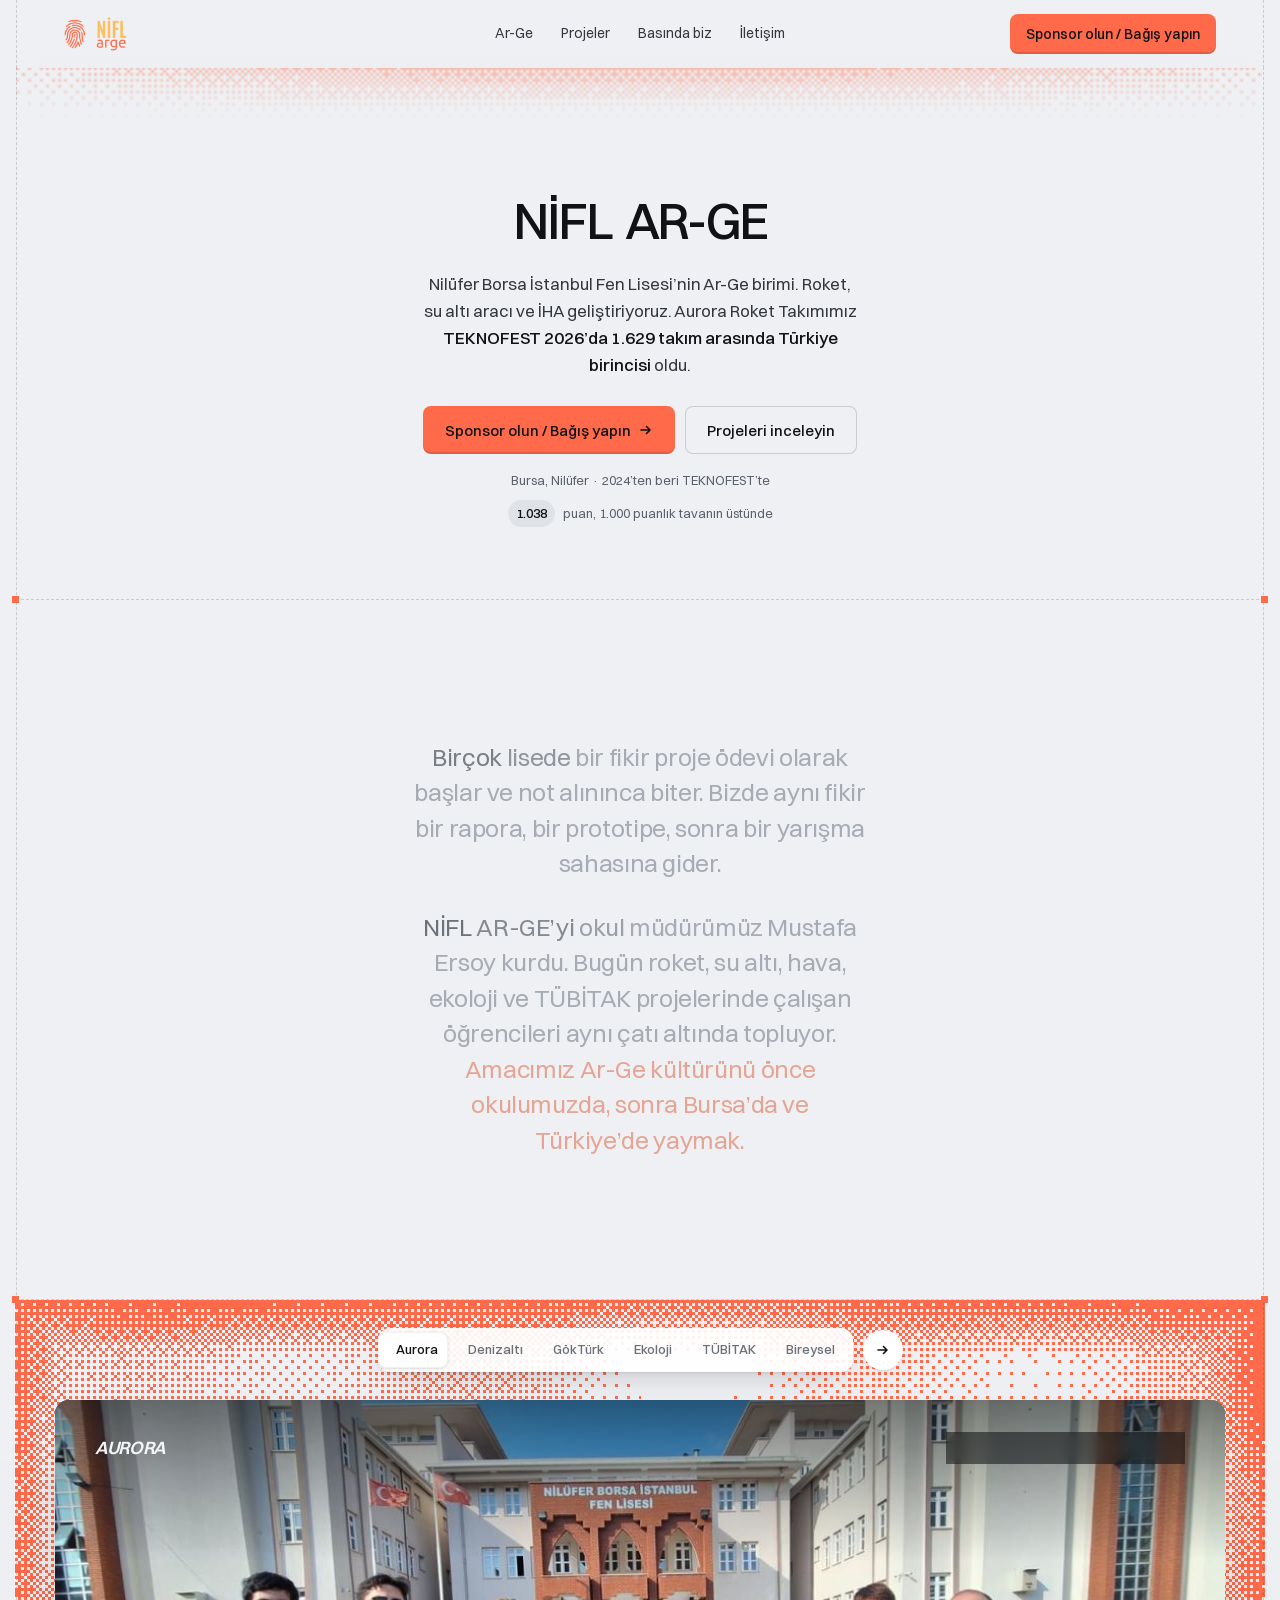
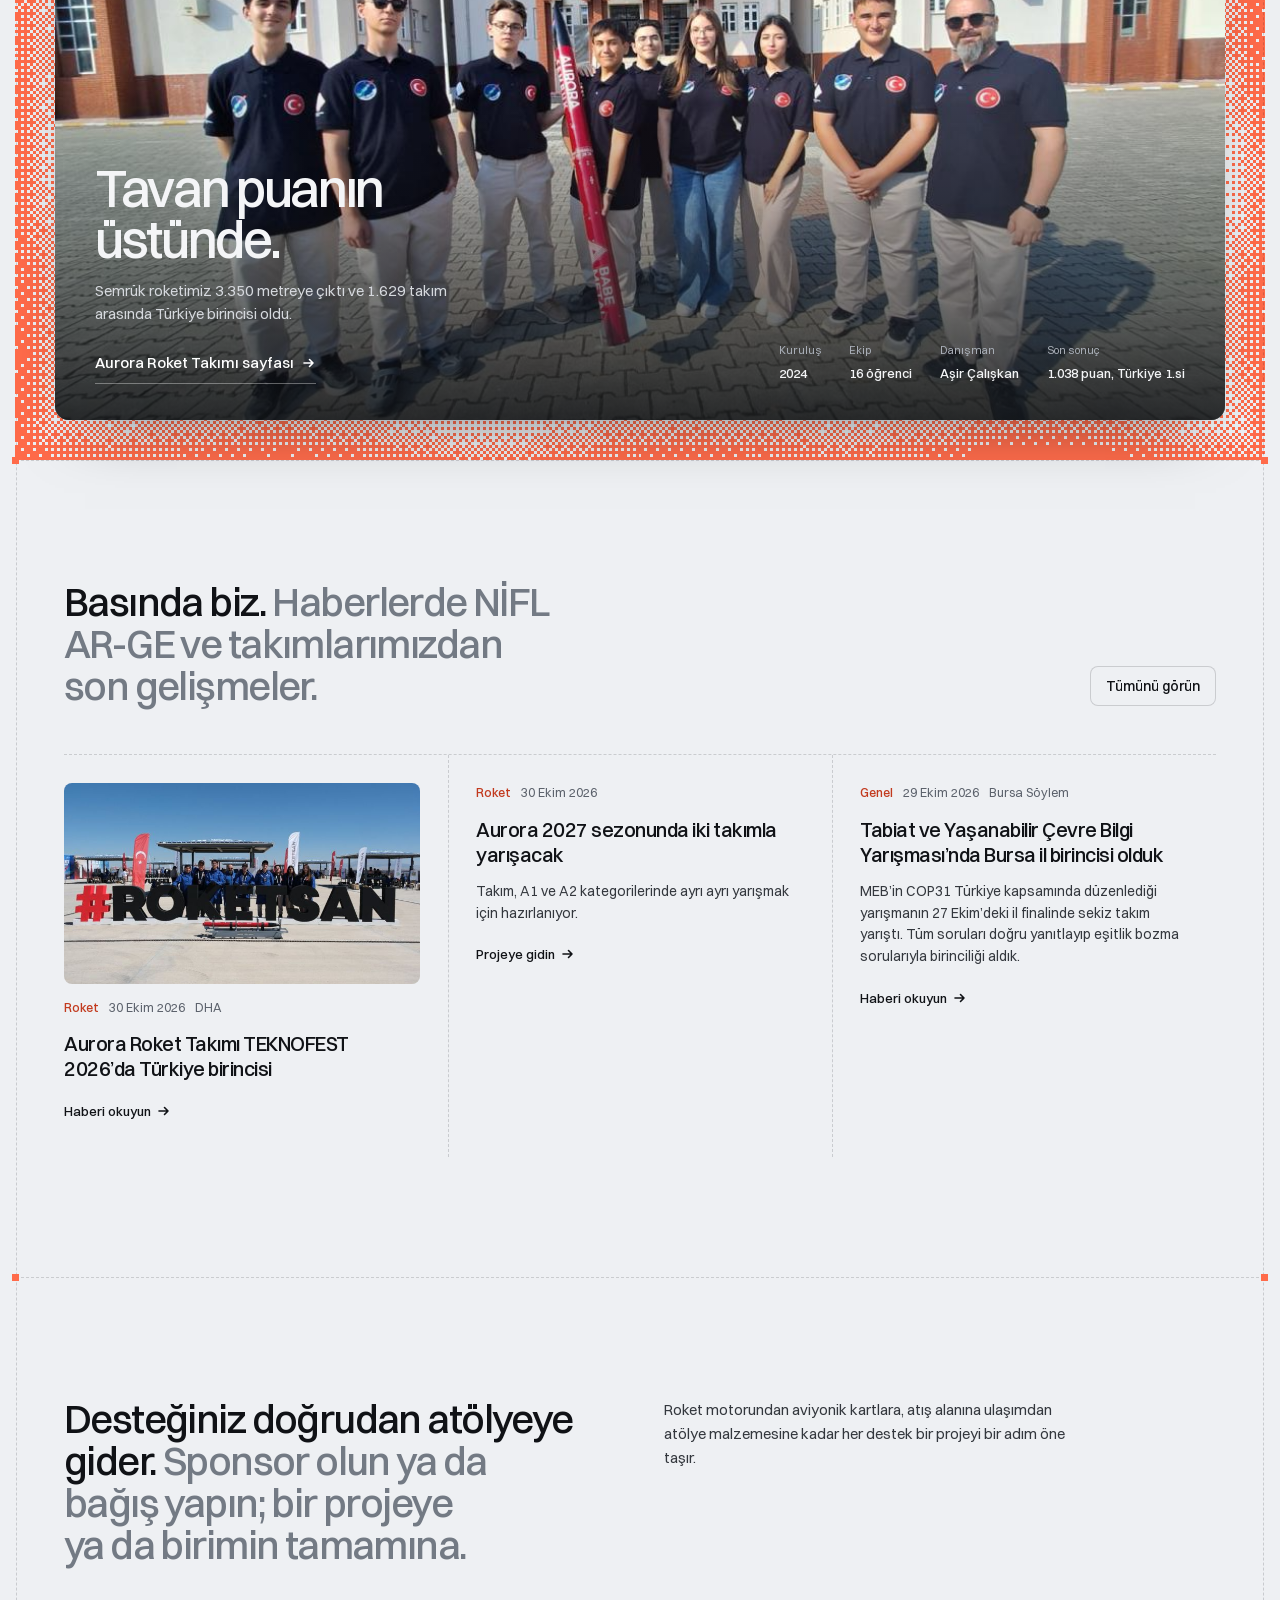
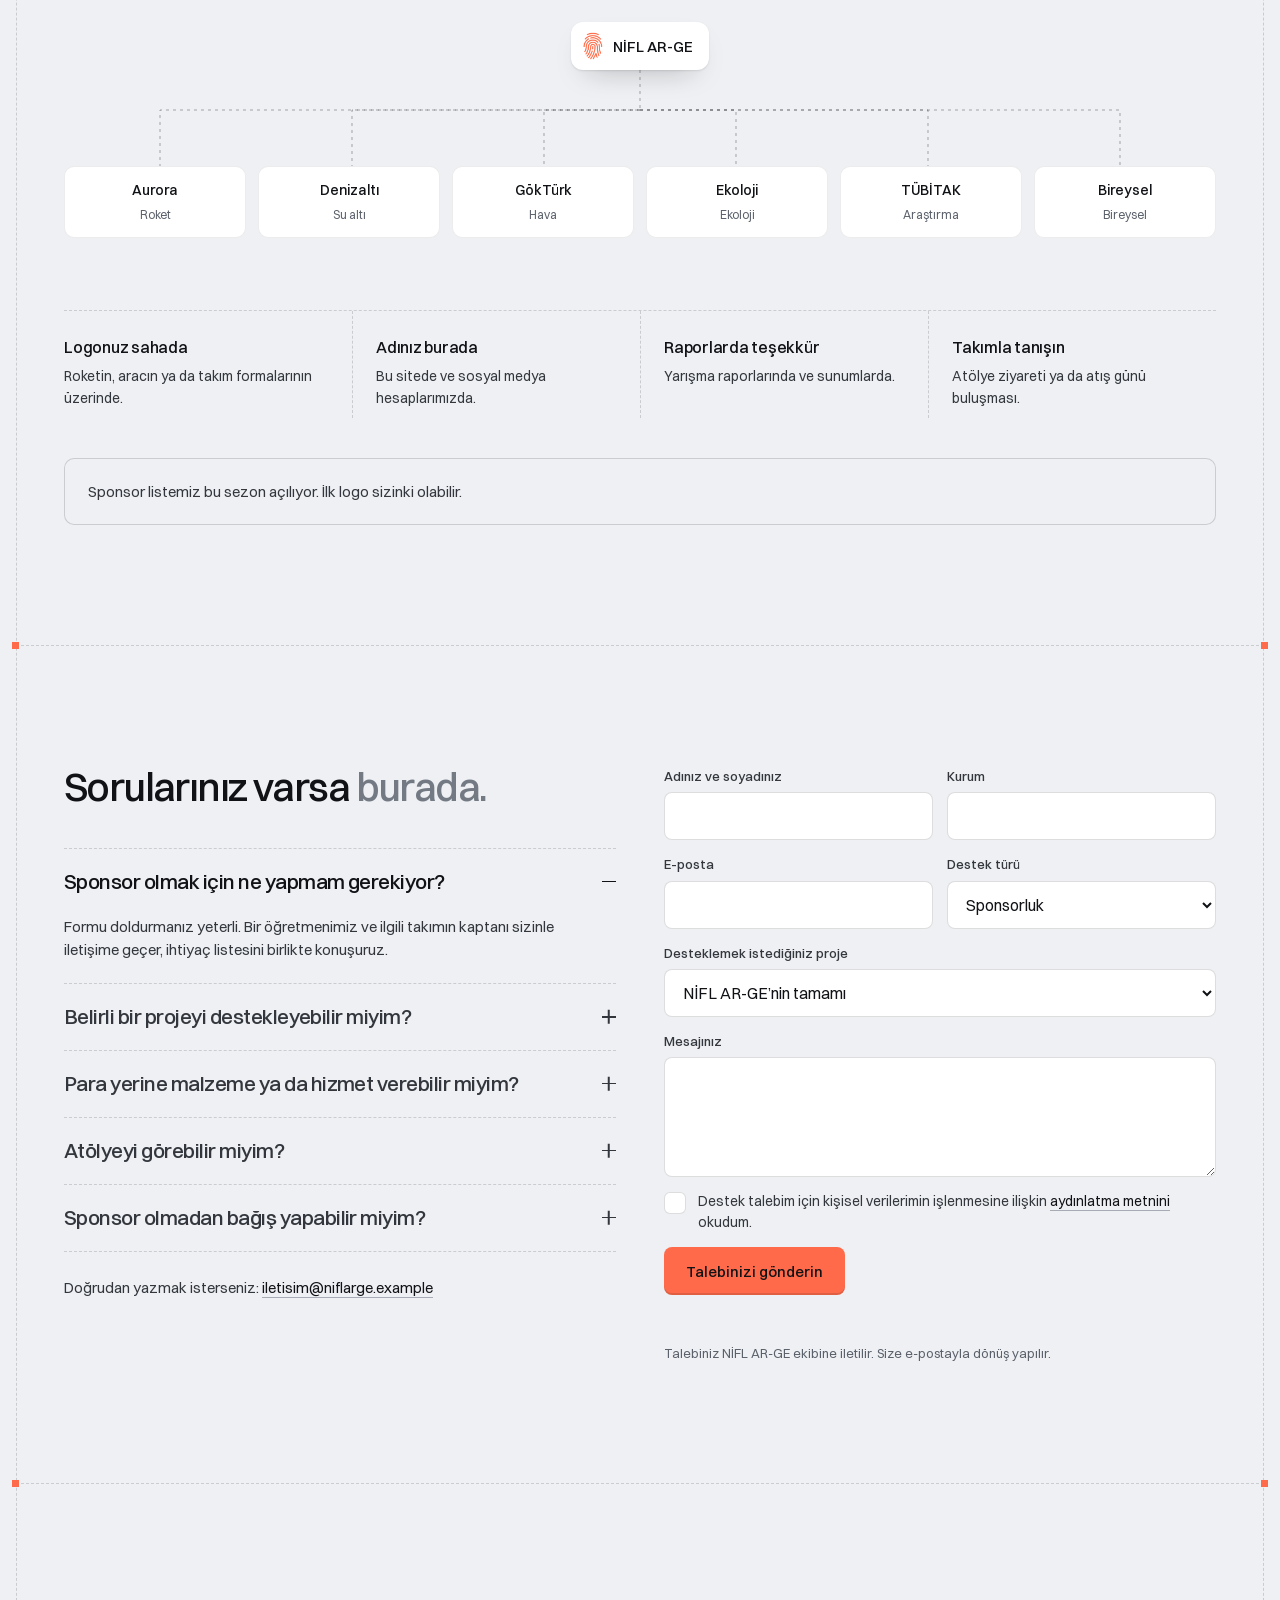
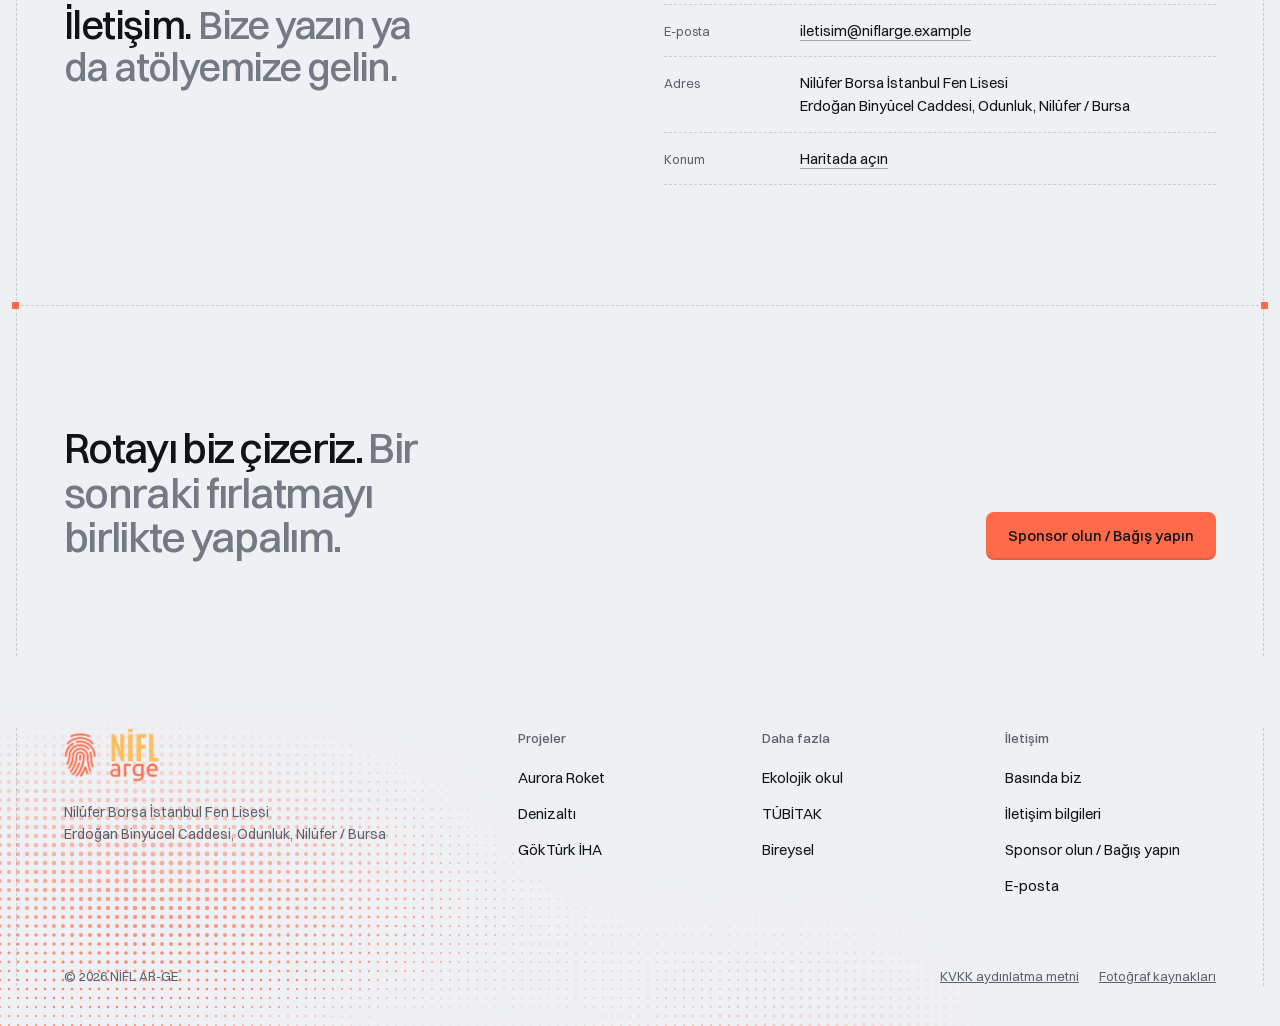
==== index.html @ 252bf65c "NİFL AR-GE adı, dürüst KVKK metni, IP'ye göre spam freni, güvenli bot tuzağı, 404, projelerde kaydır" ====
<!doctype html>
<html lang="tr" class="no-js">
<head>
<meta charset="utf-8">
<meta name="viewport" content="width=device-width, initial-scale=1, viewport-fit=cover">
<title>NİFL AR-GE · Nilüfer Borsa İstanbul Fen Lisesi Ar-Ge birimi</title>
<meta name="description" content="Bursa Nilüfer’deki fen lisesinin roket, su altı aracı, İHA, ekoloji ve TÜBİTAK projeleri. Aurora Roket Takımı TEKNOFEST 2026 Türkiye birincisi.">
<meta property="og:type" content="website">
<meta property="og:title" content="NİFL AR-GE · liseli mühendislerin Ar-Ge birimi">
<meta property="og:description" content="Aurora Roket Takımı TEKNOFEST 2026’da 1.629 takım arasında Türkiye birincisi oldu.">
<meta property="og:image" content="assets/img/roket-takim-okul.jpg">
<meta name="twitter:card" content="summary_large_image">
<link rel="icon" href="assets/img/logo-mark.png" type="image/png">
<meta name="theme-color" content="#eef0f3">
<link rel="preload" href="assets/fonts/switzer-500.woff2" as="font" type="font/woff2" crossorigin>
<link rel="preload" href="assets/fonts/switzer-400.woff2" as="font" type="font/woff2" crossorigin>
<link rel="stylesheet" href="assets/css/site.css?v=27">
<script>document.documentElement.classList.replace('no-js','js');setTimeout(()=>document.documentElement.classList.add('ready'),1600)</script>
</head>
<body>
<a class="skip" href="#icerik">İçeriğe geç</a>

<header class="nav">
  <div class="rails"><div class="inner">
    <a class="brand" href="index.html" aria-label="NİFL AR-GE ana sayfa">
      <img src="assets/img/logo-mark.png" alt="" width="275" height="380">
      <img src="assets/img/logo-word.png" alt="" width="446" height="477">
    </a>
    <nav class="nav__links" aria-label="Ana menü">
      <a href="#arge">Ar-Ge</a>
      <a href="#projeler">Projeler</a>
      <a href="#haberler">Basında biz</a>
      <a href="#iletisim">İletişim</a>
    </nav>
    <div class="nav__end">
      <a class="btn btn--coral" href="#form">Sponsor olun / Bağış yapın</a>
      <button class="nav__toggle" type="button" aria-expanded="false" aria-controls="menu" aria-label="Menüyü aç">
        <svg width="20" height="20" viewBox="0 0 20 20" aria-hidden="true"><path d="M3 7h14M3 13h14" stroke="currentColor" stroke-width="1.6" stroke-linecap="round"/></svg>
      </button>
    </div>
  </div></div>
  <div class="nav__sheet" id="menu" hidden>
    <a href="#arge">Ar-Ge</a><a href="#projeler">Projeler</a><a href="#haberler">Basında biz</a><a href="#iletisim">İletişim</a>
    <a class="btn btn--coral" href="#form">Sponsor olun / Bağış yapın</a>
  </div>
</header>

<main id="icerik">
  <div class="rails">
    <canvas class="haze" data-haze aria-hidden="true"></canvas>
    <section class="hero inner" aria-labelledby="h1">
      <h1 data-cms="index.hero.h11" id="h1" data-split>NİFL AR-GE</h1>
      <p data-cms="index.hero.p1" data-cms-html class="hero__lead" data-rise>Nilüfer Borsa İstanbul Fen Lisesi’nin Ar-Ge birimi. Roket, su altı aracı ve İHA geliştiriyoruz. Aurora Roket Takımımız <strong>TEKNOFEST 2026’da 1.629 takım arasında Türkiye birincisi</strong> oldu.</p>
      <div class="hero__cta" data-rise>
        <a data-cms="index.hero.a1" data-cms-ilk class="btn btn--coral btn--lg" href="#form">Sponsor olun / Bağış yapın <svg width="14" height="14" viewBox="0 0 14 14" aria-hidden="true"><path d="M2 7h9M7.5 3.5 11 7l-3.5 3.5" fill="none" stroke="currentColor" stroke-width="1.6" stroke-linecap="round" stroke-linejoin="round"/></svg></a>
        <a data-cms="index.hero.a2" class="btn btn--ghost btn--lg" href="#projeler">Projeleri inceleyin</a>
      </div>
      <p data-cms="index.hero.p2" class="hero__note" data-rise>Bursa, Nilüfer · 2024’ten beri TEKNOFEST’te</p>
      <p data-cms="index.hero.p3" data-cms-html class="hero__proof chip" data-rise><b>1.038</b> puan, 1.000 puanlık tavanın üstünde</p>
    </section>

    <div class="cut" aria-hidden="true"></div>

    <section class="manifesto inner" id="arge" aria-label="NİFL AR-GE nedir">
      <p data-cms="index.arge.p1" data-fill>Birçok lisede bir fikir proje ödevi olarak başlar ve not alınınca biter. Bizde aynı fikir bir rapora, bir prototipe, sonra bir yarışma sahasına gider.</p>
      <p data-cms="index.arge.p2" data-cms-html data-fill>NİFL AR-GE’yi okul müdürümüz Mustafa Ersoy kurdu. Bugün roket, su altı, hava, ekoloji ve TÜBİTAK projelerinde çalışan öğrencileri aynı çatı altında topluyor. <span class="accent">Amacımız Ar-Ge kültürünü önce okulumuzda, sonra Bursa’da ve Türkiye’de yaymak.</span></p>
    </section>
    <div class="cut" aria-hidden="true"></div>
    <section id="projeler" class="showcase dither" data-dither aria-label="Projeler">
      <canvas aria-hidden="true"></canvas>
      <div class="showcase__bar">
        <div class="tabs" role="tablist" aria-label="Projeler" data-tabs><span class="tabs__ink" aria-hidden="true"></span></div>
        <button class="round" type="button" data-next aria-label="Sonraki proje">
          <svg width="14" height="14" viewBox="0 0 14 14" aria-hidden="true"><path d="M2 7h9M7.5 3.5 11 7l-3.5 3.5" fill="none" stroke="currentColor" stroke-width="1.6" stroke-linecap="round" stroke-linejoin="round"/></svg>
        </button>
      </div>
      <div class="stage" data-stage>
        <noscript>
          <ul class="rows" style="padding:32px;margin:0">
            <li><span>Roket</span><a class="link" style="color:#fff" href="proje.html?p=roket">Aurora Roket Takımı</a></li>
            <li><span>Su altı</span><a class="link" style="color:#fff" href="proje.html?p=denizalti">Denizaltı Takımı</a></li>
            <li><span>Hava</span><a class="link" style="color:#fff" href="proje.html?p=iha">GökTürk İHA Takımı</a></li>
          </ul>
        </noscript>
      </div>
    </section>
    <div class="cut" aria-hidden="true"></div>

    <section class="sec inner" id="haberler" aria-labelledby="news-h">
      <div class="split">
        <h2 data-cms="index.haberler.h21" data-cms-html class="h2" id="news-h">Basında biz. <span class="dim">Haberlerde NİFL AR-GE ve takımlarımızdan son gelişmeler.</span></h2>
        <div style="justify-self:end;align-self:end"><a data-cms="index.haberler.a1" class="btn btn--ghost" href="haberler.html">Tümünü görün</a></div>
      </div>
      <div class="news" data-news></div>
    </section>
    <div class="cut" aria-hidden="true"></div>

    <section class="sec inner" id="sponsor" aria-labelledby="sp-h">
      <div class="split">
        <h2 data-cms="index.sponsor.h21" data-cms-html class="h2" id="sp-h">Desteğiniz doğrudan atölyeye gider. <span class="dim">Sponsor olun ya da bağış yapın; bir projeye ya da birimin tamamına.</span></h2>
        <p data-cms="index.sponsor.p1" class="lede">Roket motorundan aviyonik kartlara, atış alanına ulaşımdan atölye malzemesine kadar her destek bir projeyi bir adım öne taşır.</p>
      </div>
      <div class="hub" data-hub>
        <span class="hub__core"><img src="assets/img/logo-mark.png" alt="" width="275" height="380">NİFL AR-GE</span>
        <svg class="hub__svg" viewBox="0 0 1200 96" preserveAspectRatio="none" aria-hidden="true">
          <path d="M600 0 V40 H100 V96"/><path d="M600 40 H300 V96"/><path d="M600 40 H500 V96"/><path d="M600 40 H700 V96"/><path d="M600 40 H900 V96"/><path d="M600 40 H1100 V96"/>
        </svg>
        <div class="hub__leaves" data-leaves></div>
      </div>
      <div class="offers" data-assumed>
        <div><h3 data-cms="index.sponsor.h31">Logonuz sahada</h3><p data-cms="index.sponsor.p2">Roketin, aracın ya da takım formalarının üzerinde.</p></div>
        <div><h3 data-cms="index.sponsor.h32">Adınız burada</h3><p data-cms="index.sponsor.p3">Bu sitede ve sosyal medya hesaplarımızda.</p></div>
        <div><h3 data-cms="index.sponsor.h33">Raporlarda teşekkür</h3><p data-cms="index.sponsor.p4">Yarışma raporlarında ve sunumlarda.</p></div>
        <div><h3 data-cms="index.sponsor.h34">Takımla tanışın</h3><p data-cms="index.sponsor.p5">Atölye ziyareti ya da atış günü buluşması.</p></div>
      </div>
      <div class="sponsors" data-sponsors></div>
    </section>
    <div class="cut" aria-hidden="true"></div>

    <section class="sec inner" id="form" aria-labelledby="form-h">
      <div class="split">
        <div>
          <h2 data-cms="index.form.h21" data-cms-html class="h2" id="form-h">Sorularınız varsa <span class="dim">burada.</span></h2>
          <ul class="faq" data-faq>
            <li><button data-cms="index.form.button1" data-cms-ilk type="button" aria-expanded="true" aria-controls="q1">Sponsor olmak için ne yapmam gerekiyor?<i aria-hidden="true"></i></button>
              <div class="faq__a" id="q1"><p data-cms="index.q1.p1">Formu doldurmanız yeterli. Bir öğretmenimiz ve ilgili takımın kaptanı sizinle iletişime geçer, ihtiyaç listesini birlikte konuşuruz.</p></div></li>
            <li><button data-cms="index.form.button2" data-cms-ilk type="button" aria-expanded="false" aria-controls="q2">Belirli bir projeyi destekleyebilir miyim?<i aria-hidden="true"></i></button>
              <div class="faq__a" id="q2" hidden><p data-cms="index.q2.p1">Evet. Formda desteklemek istediğiniz projeyi seçin ya da “NİFL AR-GE’nin tamamı” deyin; destek seçtiğiniz yere gider.</p></div></li>
            <li><button data-cms="index.form.button3" data-cms-ilk type="button" aria-expanded="false" aria-controls="q3">Para yerine malzeme ya da hizmet verebilir miyim?<i aria-hidden="true"></i></button>
              <div class="faq__a" id="q3" hidden><p data-cms="index.q3.p1">Elektronik kart, baskı, kompozit malzeme, ulaşım gibi ayni destekleri de konuşabiliriz. Mesajınızda ne sunabileceğinizi yazın.</p></div></li>
            <li><button data-cms="index.form.button4" data-cms-ilk type="button" aria-expanded="false" aria-controls="q4">Atölyeyi görebilir miyim?<i aria-hidden="true"></i></button>
              <div class="faq__a" id="q4" hidden><p data-cms="index.q4.p1">Formdan bir gün önerin; okul yönetimiyle planlayıp sizi Teknonif atölyesinde ağırlayalım.</p></div></li>
            <li><button data-cms="index.form.button5" data-cms-ilk type="button" aria-expanded="false" aria-controls="q5">Sponsor olmadan bağış yapabilir miyim?<i aria-hidden="true"></i></button>
              <div class="faq__a" id="q5" hidden><p data-cms="index.q5.p1">Evet. Formda destek türü olarak “Bağış”ı seçin; bağışın nasıl yapılacağını size e-postayla iletelim. Her tutar bir projeyi bir adım öne taşır.</p></div></li>
          </ul>
          <p class="lede" style="margin-top:24px">Doğrudan yazmak isterseniz: <a class="link" data-mail href="mailto:iletisim@niflarge.example">iletisim@niflarge.example</a></p>
        </div>
        <form class="form" action="mailto:iletisim@niflarge.example" method="post" enctype="text/plain" novalidate data-form>
          <div class="row">
            <div class="field"><label for="f-ad">Adınız ve soyadınız</label><input id="f-ad" name="ad" autocomplete="name" required aria-describedby="e-ad"><p class="field__err" id="e-ad" hidden>Adınızı ve soyadınızı yazın.</p></div>
            <div class="field"><label for="f-kurum">Kurum</label><input id="f-kurum" name="kurum" autocomplete="organization" required aria-describedby="e-kurum"><p class="field__err" id="e-kurum" hidden>Firmanızın ya da kurumunuzun adını yazın.</p></div>
          </div>
          <div class="row">
            <div class="field"><label for="f-eposta">E-posta</label><input id="f-eposta" name="eposta" type="email" autocomplete="email" required aria-describedby="e-eposta"><p class="field__err" id="e-eposta" hidden>@ işareti olan bir adres yazın, örneğin ad@firma.com.</p></div>
            <div class="field"><label for="f-destek">Destek türü</label><select id="f-destek" name="destek"><option>Sponsorluk</option><option>Bağış</option><option>Malzeme ya da hizmet desteği</option></select></div>
          </div>
          <div class="field"><label for="f-proje">Desteklemek istediğiniz proje</label><select id="f-proje" name="proje" data-projects><option>NİFL AR-GE’nin tamamı</option></select></div>
          <div class="field"><label for="f-mesaj">Mesajınız</label><textarea id="f-mesaj" name="mesaj" required aria-describedby="e-mesaj"></textarea><p class="field__err" id="e-mesaj" hidden>Nasıl destek olmak istediğinizi kısaca yazın.</p></div>
          <div class="hp" aria-hidden="true"><label for="f-kutu">Bu alanı boş bırakın</label><input id="f-kutu" name="kutu_bos" type="text" tabindex="-1" autocomplete="off" data-lpignore="true" data-1p-ignore></div>
          <div class="field field--check">
            <input id="f-kvkk" name="kvkk" type="checkbox" value="Aydınlatma metnini okudum" required aria-describedby="e-kvkk">
            <label for="f-kvkk">Destek talebim için kişisel verilerimin işlenmesine ilişkin <a class="link" href="kvkk.html" target="_blank" rel="noopener">aydınlatma metnini</a> okudum.</label>
            <p class="field__err" id="e-kvkk" hidden>Göndermeden önce aydınlatma metnini okuduğunuzu işaretleyin.</p>
          </div>
          <div><button class="btn btn--coral btn--lg" type="submit">Talebinizi gönderin</button></div>
          <p class="form__status" role="status" data-status></p>
          <p class="form__note">Gönder düğmesi e-posta uygulamanızı açar.</p>
        </form>
      </div>
    </section>
    <div class="cut" aria-hidden="true"></div>

    <section class="sec inner" id="iletisim" aria-labelledby="il-h">
      <div class="split">
        <h2 data-cms="index.iletisim.h21" data-cms-html class="h2" id="il-h">İletişim. <span class="dim">Bize yazın ya da atölyemize gelin.</span></h2>
        <ul class="rows" style="margin:0">
          <li><span data-cms="index.iletisim.span1">E-posta</span><span><a class="link" data-mail href="mailto:iletisim@niflarge.example">iletisim@niflarge.example</a></span></li>
          <li><span data-cms="index.iletisim.span3">Adres</span><span data-cms="index.iletisim.span4" data-cms-html>Nilüfer Borsa İstanbul Fen Lisesi<br>Erdoğan Binyücel Caddesi, Odunluk, Nilüfer / Bursa</span></li>
          <li><span data-cms="index.iletisim.span5">Konum</span><span data-cms="index.iletisim.span6" data-cms-html><a class="link" data-map href="https://www.openstreetmap.org/search?query=Erdo%C4%9Fan%20Biny%C3%BCcel%20Caddesi%20Odunluk%20Nil%C3%BCfer%20Bursa" target="_blank" rel="noopener">Haritada açın</a></span></li>
        </ul>
      </div>
    </section>
    <div class="cut" aria-hidden="true"></div>

    <section class="close inner" aria-labelledby="close-h">
      <div class="close__row">
        <h2 data-cms="index.close.h21" data-cms-html id="close-h">Rotayı biz çizeriz. <span class="dim">Bir sonraki fırlatmayı birlikte yapalım.</span></h2>
        <a data-cms="index.close.a1" class="btn btn--coral btn--lg" href="#form">Sponsor olun / Bağış yapın</a>
      </div>
    </section>
  </div>
</main>

<footer class="foot">
  <canvas class="foot__dots" data-dots aria-hidden="true"></canvas>
  <div class="rails"><div class="inner">
    <div class="foot__grid">
      <div>
        <a class="foot__brand" href="index.html" aria-label="NİFL AR-GE ana sayfa"><img src="assets/img/logo-mark.png" alt="" width="275" height="380"><img src="assets/img/logo-word.png" alt="" width="446" height="477"></a>
        <address data-cms="ortak.foot.address1" data-cms-html>Nilüfer Borsa İstanbul Fen Lisesi<br>Erdoğan Binyücel Caddesi, Odunluk, Nilüfer / Bursa</address>
      </div>
      <div><h3 data-cms="ortak.foot.h31">Projeler</h3><ul><li><a href="proje.html?p=roket">Aurora Roket</a></li><li><a href="proje.html?p=denizalti">Denizaltı</a></li><li><a href="proje.html?p=iha">GökTürk İHA</a></li></ul></div>
      <div><h3 data-cms="ortak.foot.h32">Daha fazla</h3><ul><li><a href="proje.html?p=eko-okul">Ekolojik okul</a></li><li><a href="proje.html?p=tubitak">TÜBİTAK</a></li><li><a href="proje.html?p=bireysel">Bireysel</a></li></ul></div>
      <div><h3 data-cms="ortak.foot.h33">İletişim</h3><ul><li><a href="haberler.html">Basında biz</a></li><li><a href="#iletisim">İletişim bilgileri</a></li><li><a href="#form">Sponsor olun / Bağış yapın</a></li><li><a data-mail href="mailto:iletisim@niflarge.example">E-posta</a></li></ul></div>
    </div>
    <div class="foot__legal"><span>© 2026 NİFL AR-GE</span><nav aria-label="Yasal"><a href="kvkk.html">KVKK aydınlatma metni</a><a href="credits.html">Fotoğraf kaynakları</a></nav></div>
  </div></div>
</footer>

<script src="assets/vendor/gsap.min.js"></script>
<script src="assets/vendor/ScrollTrigger.min.js"></script>
<script src="assets/vendor/SplitText.min.js"></script>
<script type="module" src="assets/js/home.js?v=27"></script>
</body>
</html>
---- assets/css/site.css ----
/* NİFL AR-GE — one world: Vessa's blueprint page (dashed rails, square handles, ordered dither)
   in the logo's coral, broken once by a Solidroad photographic chapter (the flight over Tuz Gölü). */

/* Switzer (Fontshare, ITF Free Font License), served from this site: no visitor data goes to a font CDN */
@font-face { font-family: "Switzer"; src: url("../fonts/switzer-400.woff2") format("woff2"); font-weight: 400; font-style: normal; font-display: swap; }
@font-face { font-family: "Switzer"; src: url("../fonts/switzer-500.woff2") format("woff2"); font-weight: 500; font-style: normal; font-display: swap; }
@font-face { font-family: "Switzer"; src: url("../fonts/switzer-600.woff2") format("woff2"); font-weight: 600; font-style: normal; font-display: swap; }

:root {
  --bg: #eef0f3;
  --ink: #101216;
  --ink-2: #33373d;
  --muted: #5b616b;
  --faint: #a7acb4;
  --dim: #737a84;            /* the grey half of a two-tone heading, 3.6:1 */
  --rule: rgba(16, 18, 22, .16);
  --white: #ffffff;
  --coral: #ff6b4a;
  --coral-ink: #c23a1e;      /* coral as text on the grey ground, 4.8:1 */
  --amber: #fdbe5b;
  --night: #0d0f12;
  --frame: 1312px;           /* the rails */
  --pad: 48px;               /* content inset from the rails */
  --nav: 68px;
  --font: "Switzer", ui-sans-serif, system-ui, -apple-system, "Segoe UI", sans-serif;
  --ease: cubic-bezier(.16, 1, .3, 1);
}
@media (max-width: 1023px) { :root { --pad: 32px; } }
@media (max-width: 639px) { :root { --pad: 22px; --nav: 60px; } }

*, *::before, *::after { box-sizing: border-box; }
html { -webkit-text-size-adjust: 100%; scrollbar-color: rgba(16, 18, 22, .3) transparent; caret-color: var(--coral); }
body { margin: 0; background: var(--bg); color: var(--ink); font: 400 15px/1.55 var(--font); -webkit-font-smoothing: antialiased; font-feature-settings: "ss01", "tnum"; overflow-x: clip; }
img { display: block; max-width: 100%; }
a { color: inherit; }
::selection { background: var(--coral); color: var(--ink); }
:focus-visible { outline: 2px solid var(--coral-ink); outline-offset: 3px; border-radius: 4px; }
.dark :focus-visible { outline-color: var(--amber); }
h1, h2, h3, p { margin: 0; }
h1, h2, h3 { font-weight: 500; letter-spacing: -0.035em; text-wrap: balance; }
.sr-only { position: absolute; width: 1px; height: 1px; overflow: hidden; clip: rect(0 0 0 0); white-space: nowrap; }
.skip { position: fixed; left: 12px; top: -60px; z-index: 100; background: var(--ink); color: var(--bg); padding: 10px 14px; border-radius: 8px; text-decoration: none; }
.skip:focus { top: 12px; }

/* ---------- the drawing: rails and handles ---------- */
.rails { position: relative; width: min(100% - 32px, var(--frame)); margin-inline: auto; }
.rails::before, .rails::after { content: ""; position: absolute; top: 0; bottom: 0; width: 0; border-left: 1px dashed var(--rule); pointer-events: none; z-index: 0; }
.rails::before { left: 0; }
.rails::after { right: 0; }
.cut { position: relative; height: 0; border-top: 1px dashed var(--rule); }
.cut::before, .cut::after { content: ""; position: absolute; top: -4px; width: 7px; height: 7px; background: var(--coral); z-index: 2; }
.cut::before { left: -4px; }
.cut::after { right: -4px; }
.inner { padding-inline: var(--pad); position: relative; z-index: 1; }
@media (max-width: 639px) { .rails { width: calc(100% - 16px); } }

/* ---------- buttons, chips ---------- */
.btn { display: inline-flex; align-items: center; justify-content: center; gap: 8px; height: 40px; padding: 0 16px; border-radius: 8px; border: 0; font: 500 14px/1 var(--font); text-decoration: none; cursor: pointer; white-space: nowrap; transition: transform .2s var(--ease), background-color .2s, box-shadow .2s; }
.btn--coral { background: var(--coral); color: var(--ink); box-shadow: inset 0 -2px 0 rgba(0, 0, 0, .12); }
.btn--coral:hover { background: #ff7f62; transform: translateY(-1px); }
.btn--coral:active { transform: translateY(0); background: #f25d3c; }
.btn--ghost { background: transparent; color: var(--ink); box-shadow: inset 0 0 0 1px var(--rule); }
.btn--ghost:hover { background: var(--white); }
.btn--lg { height: 48px; padding: 0 22px; font-size: 15px; }
.btn svg { transition: transform .25s var(--ease); }
.btn:hover svg { transform: translateX(3px); }
.chip { display: inline-flex; align-items: center; gap: 8px; font-size: 13px; color: var(--muted); }
.chip b { font-weight: 500; color: var(--ink); background: #dfe2e7; padding: 3px 8px; border-radius: 999px; }
.link { color: var(--ink); text-decoration: underline; text-decoration-color: var(--faint); text-underline-offset: .25em; transition: text-decoration-color .2s; }
.link:hover { text-decoration-color: var(--coral); }

/* ---------- nav ---------- */
.nav { position: sticky; top: 0; z-index: 50; }
.nav::before { content: ""; position: absolute; inset: 0; z-index: -1; background: color-mix(in oklab, var(--bg) 88%, transparent); backdrop-filter: saturate(1.4) blur(10px); -webkit-backdrop-filter: saturate(1.4) blur(10px); }
.nav .inner { height: var(--nav); display: grid; grid-template-columns: 1fr auto 1fr; align-items: center; gap: 24px; }
.brand { display: inline-flex; align-items: center; gap: 10px; text-decoration: none; justify-self: start; }
.brand img:first-child { height: 30px; width: auto; }
.brand img:last-child { height: 34px; width: auto; }
.nav__links { display: flex; gap: 28px; font-size: 14px; }
.nav__links a { text-decoration: none; color: var(--ink-2); padding: 8px 0; position: relative; }
.nav__links a::after { content: ""; position: absolute; left: 0; right: 0; bottom: 2px; height: 1px; background: var(--coral); transform: scaleX(0); transform-origin: left; transition: transform .3s var(--ease); }
.nav__links a:hover::after, .nav__links a[aria-current]::after { transform: scaleX(1); }
.nav__end { justify-self: end; display: flex; align-items: center; gap: 16px; font-size: 14px; }
.nav__end > a:not(.btn) { text-decoration: none; color: var(--ink-2); }
.nav__toggle { display: none; width: 44px; height: 44px; border: 0; background: none; border-radius: 8px; cursor: pointer; color: var(--ink); }
.nav__sheet { display: none; }
@media (max-width: 900px) {
  .nav .inner { grid-template-columns: 1fr auto; }
  .nav__links, .nav__end > a:not(.btn) { display: none; }
  .nav__toggle { display: grid; place-items: center; }
  .nav__end .btn { display: none; }
  .nav__sheet { position: fixed; inset: var(--nav) 0 0 0; background: var(--bg); z-index: 49; padding: 16px 24px 32px; display: grid; align-content: start; gap: 0; }
  .nav__sheet[hidden] { display: none; }
  .nav__sheet a:not(.btn) { display: flex; align-items: center; min-height: 56px; font-size: 22px; letter-spacing: -0.02em; text-decoration: none; border-bottom: 1px dashed var(--rule); }
  .nav__sheet .btn { margin-top: 24px; height: 52px; }
}
/* the dithered haze under the nav (Vessa) */
.haze { display: block; width: 100%; height: 56px; margin-top: -1px; opacity: .4; -webkit-mask: linear-gradient(#000, transparent); mask: linear-gradient(#000, transparent); }

/* ---------- dither ---------- */
.dither { position: relative; isolation: isolate; }
.dither > canvas { position: absolute; inset: 0; width: 100%; height: 100%; z-index: -1; image-rendering: pixelated; pointer-events: none; }
.dither::before { content: ""; position: absolute; inset: 0; z-index: -2; background: radial-gradient(circle, var(--coral) 1px, transparent 1.3px) 0 0 / 4px 4px; opacity: .5; }
.dither.is-drawn::before { display: none; }

/* ---------- hero ---------- */
.js:not(.ready) .hero > *, .js:not(.ready) .showcase { opacity: 0; }
@media (prefers-reduced-motion: reduce) { .js:not(.ready) .hero > *, .js:not(.ready) .showcase { opacity: 1; } }
.hero { padding-block: 72px; text-align: center; }
.hero h1 { font-size: clamp(36px, 3.4vw + 8px, 60px); line-height: 1.02; letter-spacing: -0.045em; word-spacing: .14em; max-width: 15ch; margin: 0 auto; }
.hero__lead { font-size: 17px; line-height: 1.6; color: var(--ink-2); max-width: 44ch; margin: 22px auto 0; text-wrap: pretty; }
.hero__lead strong { font-weight: 500; color: var(--ink); }
.hero__cta { display: flex; justify-content: center; gap: 10px; margin-top: 28px; }
.hero__note { margin-top: 16px; font-size: 13px; color: var(--muted); }
.hero__proof { margin-top: 10px; }
@media (max-width: 639px) { .hero { padding-block: 48px; } .hero__lead { font-size: 16px; } .hero__cta { flex-direction: column; } .hero__cta .btn { width: 100%; } }

/* ---------- showcase: tabs on dither, big dark panel ---------- */
.showcase { margin-inline: -1px; padding: 28px 40px 40px; }
.showcase__bar { display: flex; justify-content: center; align-items: center; gap: 10px; margin-bottom: 28px; }
.tabs { position: relative; display: flex; gap: 2px; padding: 4px; border-radius: 12px; background: rgba(255, 255, 255, .92); box-shadow: 0 1px 2px rgba(16, 18, 22, .08), 0 10px 30px -14px rgba(16, 18, 22, .35); overflow-x: auto; scrollbar-width: none; max-width: 100%; }
.tabs::-webkit-scrollbar { display: none; }
.tabs__ink { position: absolute; top: 4px; left: 0; height: 36px; width: 0; border-radius: 8px; background: var(--white); box-shadow: 0 1px 3px rgba(16, 18, 22, .14), inset 0 0 0 1px rgba(16, 18, 22, .06); }
.tab { position: relative; z-index: 1; height: 36px; padding: 0 14px; border: 0; background: none; border-radius: 8px; font: 500 13px/1 var(--font); color: #6a707a; cursor: pointer; white-space: nowrap; transition: color .2s; }
.tab:hover, .tab[aria-selected="true"] { color: var(--ink); }
.round { width: 40px; height: 40px; flex: none; border-radius: 50%; border: 0; display: grid; place-items: center; background: var(--white); color: var(--ink); cursor: pointer; box-shadow: 0 1px 2px rgba(16, 18, 22, .1), 0 10px 30px -14px rgba(16, 18, 22, .35); transition: transform .25s var(--ease); }
.round:hover { transform: translateX(2px); }
.stage { position: relative; height: var(--stage-h, min(620px, calc(100svh - var(--nav) - 150px))); min-height: 420px; border-radius: 14px; overflow: hidden; background: var(--night); color: #f4f5f7; box-shadow: 0 30px 60px -30px rgba(16, 18, 22, .5); }
.slide { position: absolute; inset: 0; }
.slide[hidden] { display: block; visibility: hidden; }
.slide__img { position: absolute; inset: 0; width: 100%; height: 100%; object-fit: cover; }
.slide::after { content: ""; position: absolute; inset: 0; background: linear-gradient(180deg, rgba(13, 15, 18, .55) 0%, rgba(13, 15, 18, 0) 26%, rgba(13, 15, 18, 0) 45%, rgba(13, 15, 18, .86) 100%); pointer-events: none; }
.slide__top { position: absolute; z-index: 2; top: 32px; left: 40px; right: 40px; display: flex; justify-content: space-between; align-items: center; gap: 16px; }
.slide__mark { font-weight: 600; font-size: 18px; letter-spacing: -0.02em; text-transform: uppercase; font-style: italic; }
.slide__state { font-size: 13px; padding: 6px 12px; border-radius: 999px; background: rgba(13, 15, 18, .55); backdrop-filter: blur(6px); -webkit-backdrop-filter: blur(6px); display: inline-flex; gap: 8px; align-items: center; }
.slide__state i { width: 7px; height: 7px; border-radius: 50%; background: var(--amber); }
.slide__foot { position: absolute; z-index: 2; left: 40px; right: 40px; bottom: 36px; display: grid; grid-template-columns: minmax(0, 1fr) auto; align-items: end; gap: 32px; }
.slide__title { font-size: clamp(36px, 3.6vw + 6px, 64px); line-height: .98; letter-spacing: -0.045em; max-width: 11ch; }
.slide__sum { margin-top: 14px; font-size: 15px; line-height: 1.55; color: #d6d9de; max-width: 42ch; }
.slide__link { margin-top: 18px; display: inline-flex; align-items: center; gap: 8px; min-height: 40px; color: var(--white); font-weight: 500; text-decoration: none; border-bottom: 1px solid rgba(255, 255, 255, .35); }
.slide__link:hover { border-color: var(--amber); }
.slide__facts { display: grid; grid-auto-flow: column; grid-auto-columns: minmax(0, max-content); gap: 28px; margin: 0; }
.slide__facts dt { font-size: 11px; color: #a9afb8; letter-spacing: .01em; }
.slide__facts dd { margin: 4px 0 0; font-size: 13px; font-weight: 500; white-space: nowrap; }
.slide__logo { position: absolute; inset: 0; display: grid; place-items: center; background: #f6f6f4; }
.slide__logo img { width: min(34%, 320px); }
@media (max-width: 1023px) {
  .showcase { padding: 20px 20px 24px; }
  .slide__foot { grid-template-columns: 1fr; gap: 20px; left: 24px; right: 24px; bottom: 24px; }
  .slide__top { left: 24px; right: 24px; top: 20px; }
  .slide__facts { grid-auto-flow: row; grid-template-columns: repeat(2, minmax(0, 1fr)); gap: 12px 20px; }
}
@media (max-width: 639px) {
  .showcase { padding: 14px 10px 12px; }
  .showcase__bar { justify-content: flex-start; margin-bottom: 14px; }
  .round { display: none; }
  .stage { --stage-h: 560px; min-height: 0; border-radius: 10px; }
  .slide__facts { display: none; }
  .slide__title { font-size: 34px; }
  .slide__mark { display: none; }
  .slide__state { font-size: 12px; }
}

/* ---------- section rhythm ---------- */
.sec { padding-block: 120px; }
.sec--tight { padding-block: 96px; }
@media (max-width: 639px) { .sec { padding-block: 72px; } .sec--tight { padding-block: 64px; } }
.h2 { font-size: clamp(30px, 2vw + 14px, 44px); line-height: 1.06; letter-spacing: -0.04em; }
.h2 .dim { color: var(--dim); }
.lede { font-size: 15px; line-height: 1.6; color: var(--ink-2); max-width: 46ch; }
.split { display: grid; grid-template-columns: minmax(0, 1fr) minmax(0, 1fr); gap: 48px; align-items: start; }
.split--5-7 { grid-template-columns: minmax(0, 5fr) minmax(0, 7fr); }
@media (max-width: 900px) { .split, .split--5-7 { grid-template-columns: 1fr; gap: 28px; } }

/* ---------- manifesto (Vessa) with words that fill in (Solidroad) ---------- */
.manifesto { text-align: center; padding-block: 140px; }
.manifesto p { font-size: clamp(20px, .9vw + 13px, 26px); line-height: 1.45; letter-spacing: -0.015em; color: var(--ink-2); max-width: 34ch; margin: 0 auto; text-wrap: pretty; }
.manifesto p + p { margin-top: 28px; }
.manifesto .accent { color: var(--coral-ink); }
.js .manifesto .w { color: var(--faint); }
.js .manifesto .accent .w { color: #e6a594; }
@media (max-width: 639px) { .manifesto { padding-block: 88px; } }

/* ---------- the flight (Solidroad chapter) over the team's photo of the range ---------- */
.flight { position: relative; height: 100svh; min-height: 600px; overflow: hidden; background: #3f8ad6; color: var(--ink); }
/* the flight stays on screen with position: sticky inside a tall track, so the browser places it every frame:
   it can never be pinned at a stale offset and slide over the manifesto above it */
.js .flight-track { position: relative; height: calc(max(100svh, 600px) + 220svh); }
.js .flight-track > .flight { position: sticky; top: 0; }
@media (prefers-reduced-motion: reduce) { .js .flight-track { height: auto; } .js .flight-track > .flight { position: relative; } }
.flight__img { position: absolute; inset: 0; width: 100%; height: 100%; object-fit: cover; object-position: 50% 50%; }
.flight__svg { position: absolute; inset: 0; width: 100%; height: 100%; overflow: visible; pointer-events: none; }
.flight__up { fill: none; stroke: var(--coral); stroke-width: 6; stroke-linecap: round; vector-effect: non-scaling-stroke; }
.flight__down { fill: none; stroke: var(--coral); stroke-width: 3.5; stroke-linecap: round; stroke-dasharray: 2 10; vector-effect: non-scaling-stroke; }
.flight__text { position: absolute; z-index: 3; left: max(calc((100vw - var(--frame)) / 2 + var(--pad)), 24px); bottom: 56px; max-width: 440px; padding: 22px 24px; border-radius: 12px; background: rgba(238, 240, 243, .92); box-shadow: 0 20px 40px -24px rgba(16, 18, 22, .45); }
.flight__text h2 { font-size: clamp(28px, 1.6vw + 14px, 40px); line-height: 1.05; letter-spacing: -0.035em; }
.flight__text p { margin-top: 10px; font-size: 15px; line-height: 1.6; color: var(--ink-2); }
.flight__alt { position: absolute; z-index: 3; right: max(calc((100vw - var(--frame)) / 2 + var(--pad)), 24px); top: calc(var(--nav) + 28px); text-align: right; color: var(--ink); }
.flight__alt small { display: block; font-size: 12px; color: var(--ink-2); }
.flight__alt b { font-weight: 500; font-size: clamp(36px, 3vw + 10px, 64px); letter-spacing: -0.045em; line-height: 1; font-variant-numeric: tabular-nums; }
.flight__alt b span { font-size: .4em; margin-left: 4px; color: var(--ink-2); letter-spacing: 0; }
.mark { position: absolute; z-index: 3; display: grid; justify-items: start; }
.mark__line { position: absolute; left: 0; width: 0; border-left: 2px dotted rgba(16, 18, 22, .7); }
.mark__dot { position: absolute; left: -7px; width: 14px; height: 14px; border-radius: 50%; background: var(--coral); border: 3px solid #fff; }
.mark__label { position: absolute; left: -10px; white-space: nowrap; font-size: 14px; line-height: 1.3; font-weight: 500; letter-spacing: -0.01em; color: var(--ink); background: rgba(255, 255, 255, .92); padding: 7px 11px; border-radius: 8px; box-shadow: 0 8px 20px -12px rgba(16, 18, 22, .5); }
.mark__label small { display: block; font-weight: 400; font-size: 12.5px; color: var(--muted); }
@media (max-width: 900px) {
  .flight__text { left: 16px; right: 16px; bottom: 24px; max-width: none; padding: 16px 18px; }
  .flight__text p { display: none; }
  .mark__label { font-size: 13px; }
  .mark__label small { display: none; }
}

@media (max-width: 700px) { .mark--end .mark__label { left: auto; right: -10px; } }

/* ---------- seasons: four dashed cells ---------- */
.cells { display: grid; grid-template-columns: repeat(4, minmax(0, 1fr)); margin-top: 56px; position: relative; }
.cells > * { padding: 28px 28px 32px 0; position: relative; }
.cells > * + * { padding-left: 28px; }
.cells > * + *::before { content: ""; position: absolute; left: 0; top: 0; bottom: 0; width: 0; border-left: 1px dashed var(--rule); }
.cells { border-top: 2px solid var(--rule); }
.cells::after { content: ""; position: absolute; left: 0; right: 0; top: -2px; height: 2px; background: var(--coral); transform-origin: 0 50%; transform: scaleX(var(--bar, 1)); pointer-events: none; }
.season__y { font-size: 13px; color: var(--muted); display: flex; align-items: center; gap: 8px; }
.season__y::before { content: ""; width: 7px; height: 7px; background: var(--faint); transition: background .3s; }
.season.is-on .season__y::before, .no-js .season__y::before { background: var(--coral); }
.season h3 { margin-top: 18px; font-size: 22px; line-height: 1.15; letter-spacing: -0.03em; }
.season p { margin-top: 10px; color: var(--ink-2); font-size: 14.5px; }
.season__n { margin-top: 26px; font-size: 40px; letter-spacing: -0.05em; line-height: 1; }
.season__n small { font-size: 13px; letter-spacing: 0; color: var(--muted); margin-left: 6px; }
@media (max-width: 900px) {
  .cells { grid-template-columns: repeat(2, minmax(0, 1fr)); }
  .cells > *:nth-child(odd) { padding-left: 0; }
  .cells > *:nth-child(odd)::before { display: none; }
  .cells > *:nth-child(n+4) { border-top: 1px dashed var(--rule); }
}
@media (max-width: 560px) {
  .cells { grid-template-columns: 1fr; }
  .cells > * { padding: 24px 0 !important; }
  .cells > *::before { display: none; }
  .cells > * + * { border-top: 1px dashed var(--rule); }
}

/* ---------- framed photo (dither mat) ---------- */
.mat { padding: 22px; border-radius: 4px; }
.mat img { width: 100%; aspect-ratio: 4 / 3; object-fit: cover; border-radius: 8px; box-shadow: 0 20px 40px -24px rgba(16, 18, 22, .5); }
.rows { list-style: none; margin: 32px 0 0; padding: 0; }
.rows li { display: grid; grid-template-columns: 120px 1fr; gap: 16px; padding: 14px 0; border-top: 1px dashed var(--rule); font-size: 15px; }
.rows li:last-child { border-bottom: 1px dashed var(--rule); }
.rows li > span:first-child { color: var(--muted); font-size: 13px; padding-top: 2px; }

/* ---------- news ---------- */
.news { display: grid; grid-template-columns: repeat(3, minmax(0, 1fr)); margin-top: 48px; border-top: 1px dashed var(--rule); }
.news > a { position: relative; display: grid; align-content: start; gap: 14px; padding: 28px 28px 36px 0; text-decoration: none; color: inherit; min-height: 260px; }
.news > a + a { padding-left: 28px; }
.news > a + a::before { content: ""; position: absolute; left: 0; top: 0; bottom: 0; width: 0; border-left: 1px dashed var(--rule); }
.news__meta { display: flex; gap: 10px; font-size: 12.5px; color: var(--muted); }
.news__meta b { font-weight: 500; color: var(--coral-ink); }
.news__t { font-size: 20px; line-height: 1.25; letter-spacing: -0.025em; font-weight: 500; }
.news__x { font-size: 14px; color: var(--ink-2); }
.news__go { margin-top: 6px; display: inline-flex; align-items: center; gap: 6px; font-size: 13px; font-weight: 500; }
.news > a:hover .news__t { text-decoration: underline; text-decoration-color: var(--coral); text-underline-offset: .18em; text-decoration-thickness: 1px; }
.news > a:hover .news__go svg { transform: translateX(3px); }
.news__go svg { transition: transform .25s var(--ease); }
.news__img { border-radius: 8px; overflow: hidden; aspect-ratio: 16 / 9; }
.news__img img { width: 100%; height: 100%; object-fit: cover; transition: transform .6s var(--ease); }
.news > a:hover .news__img img { transform: scale(1.03); }
@media (max-width: 900px) {
  .news { grid-template-columns: 1fr; }
  .news > a { padding: 24px 0 !important; min-height: 0; border-bottom: 1px dashed var(--rule); }
  .news > a::before { display: none; }
}

/* ---------- hub (Vessa's MCP diagram) ---------- */
.hub { position: relative; margin-top: 56px; display: grid; justify-items: center; }
.hub__core { position: relative; z-index: 2; display: inline-flex; align-items: center; gap: 10px; padding: 10px 16px 10px 12px; border-radius: 12px; background: var(--white); box-shadow: 0 1px 2px rgba(16, 18, 22, .1), 0 12px 30px -16px rgba(16, 18, 22, .4); font-weight: 500; }
.hub__core img { height: 28px; width: auto; }
.hub__svg { width: 100%; height: 96px; display: block; overflow: visible; }
.hub__svg path { fill: none; stroke: rgba(16, 18, 22, .35); stroke-width: 1; stroke-dasharray: 3 4; vector-effect: non-scaling-stroke; }
.hub__svg circle { fill: var(--coral); }
.hub__leaves { width: 100%; display: grid; grid-template-columns: repeat(6, minmax(0, 1fr)); gap: 12px; }
.hub__leaves a { display: grid; justify-items: center; gap: 4px; padding: 14px 8px; border-radius: 10px; background: var(--white); text-decoration: none; text-align: center; box-shadow: inset 0 0 0 1px rgba(16, 18, 22, .08); transition: transform .25s var(--ease), box-shadow .25s; }
.hub__leaves a:hover { transform: translateY(-2px); box-shadow: inset 0 0 0 1px rgba(255, 107, 74, .7); }
.hub__leaves b { font-weight: 500; font-size: 14px; }
.hub__leaves span { font-size: 12px; color: var(--muted); }
@media (max-width: 900px) { .hub__svg { display: none; } .hub__leaves { grid-template-columns: repeat(2, minmax(0, 1fr)); margin-top: 20px; } }

.offers { display: grid; grid-template-columns: repeat(4, minmax(0, 1fr)); margin-top: 72px; border-top: 1px dashed var(--rule); }
.offers > div { padding: 24px 24px 8px 0; position: relative; }
.offers > div + div { padding-left: 24px; }
.offers > div + div::before { content: ""; position: absolute; left: 0; top: 0; bottom: 0; width: 0; border-left: 1px dashed var(--rule); }
.offers h3 { font-size: 16px; letter-spacing: -0.015em; }
.offers p { margin-top: 6px; font-size: 14px; color: var(--ink-2); }
@media (max-width: 900px) { .offers { grid-template-columns: 1fr 1fr; } .offers > div:nth-child(odd) { padding-left: 0; } .offers > div:nth-child(odd)::before { display: none; } }
@media (max-width: 560px) { .offers { grid-template-columns: 1fr; } .offers > div { padding: 18px 0 !important; border-bottom: 1px dashed var(--rule); } .offers > div::before { display: none; } }

.sponsors { margin-top: 40px; display: grid; grid-template-columns: repeat(auto-fill, minmax(180px, 1fr)); gap: 12px; }
.sponsors > a, .sponsors > div { height: 96px; display: grid; place-items: center; border-radius: 10px; background: var(--white); padding: 16px; }
.sponsors img { max-height: 52px; object-fit: contain; }
.sponsors__empty { grid-column: 1 / -1; height: auto !important; place-items: start !important; padding: 22px 24px !important; background: transparent !important; box-shadow: inset 0 0 0 1px var(--rule); border-radius: 10px; font-size: 15px; color: var(--ink-2); }

/* ---------- FAQ + form ---------- */
.faq { list-style: none; margin: 40px 0 0; padding: 0; border-top: 1px dashed var(--rule); }
.faq li { border-bottom: 1px dashed var(--rule); }
.faq button { width: 100%; display: flex; justify-content: space-between; align-items: center; gap: 16px; padding: 20px 0; background: none; border: 0; font: 500 clamp(18px, .6vw + 13px, 22px)/1.25 var(--font); letter-spacing: -0.025em; color: var(--ink-2); text-align: left; cursor: pointer; }
.faq button:hover, .faq button[aria-expanded="true"] { color: var(--ink); }
.faq button i { flex: none; width: 14px; height: 14px; position: relative; }
.faq button i::before, .faq button i::after { content: ""; position: absolute; left: 0; right: 0; top: 6px; height: 1.5px; background: currentColor; transition: transform .3s var(--ease); }
.faq button i::after { transform: rotate(90deg); }
.faq button[aria-expanded="true"] i::after { transform: rotate(0deg); }
.faq__a { overflow: hidden; }
.faq__a p { padding: 0 0 22px; max-width: 58ch; color: var(--ink-2); }

.form { display: grid; gap: 14px; }
.form .row { display: grid; grid-template-columns: 1fr 1fr; gap: 14px; }
.field { display: grid; gap: 6px; }
.field label { font-size: 13px; font-weight: 500; color: var(--ink-2); }
.field input, .field select, .field textarea { width: 100%; font: 400 16px/1.4 var(--font); color: var(--ink); background: var(--white); border: 1px solid rgba(16, 18, 22, .14); border-radius: 8px; padding: 12px 14px; min-height: 48px; transition: border-color .2s, box-shadow .2s; }
.field textarea { min-height: 120px; resize: vertical; }
.field input:hover, .field select:hover, .field textarea:hover { border-color: rgba(16, 18, 22, .3); }
.field input:focus, .field select:focus, .field textarea:focus { outline: none; border-color: var(--coral); box-shadow: 0 0 0 3px rgba(255, 107, 74, .22); }
.field [aria-invalid="true"] { border-color: var(--coral-ink); }
.field__err { font-size: 13px; color: var(--coral-ink); }
.field--check { grid-template-columns: 22px 1fr; column-gap: 12px; align-items: start; }
.field--check input { appearance: none; -webkit-appearance: none; width: 22px; height: 22px; min-height: 0; padding: 0; margin: 1px 0 0; border-radius: 6px; cursor: pointer; display: grid; place-items: center; }
.field--check input::after { content: ""; width: 10px; height: 6px; border: 2px solid var(--ink); border-top: 0; border-right: 0; transform: rotate(-45deg) translate(1px, -1px) scale(0); transition: transform .2s var(--ease); }
.field--check input:checked { background: var(--coral); border-color: var(--coral); }
.field--check input:checked::after { transform: rotate(-45deg) translate(1px, -1px) scale(1); }
.field--check label { font-weight: 400; font-size: 14px; line-height: 1.5; color: var(--ink-2); cursor: pointer; }
.field--check .field__err { grid-column: 2; }
.form__status { font-size: 14px; color: var(--ink-2); min-height: 1.4em; }
.form__note { font-size: 13px; color: var(--muted); }
@media (max-width: 639px) { .form .row { grid-template-columns: 1fr; } .form .btn { width: 100%; } }

/* ---------- close + footer (Solidroad close over a coral halftone) ---------- */
.close { position: relative; padding-block: 120px 96px; }
.close__row { display: flex; justify-content: space-between; align-items: end; gap: 32px; flex-wrap: wrap; }
.close h2 { font-size: clamp(30px, 2.2vw + 14px, 48px); line-height: 1.06; letter-spacing: -0.04em; max-width: 18ch; }
.close h2 .dim { color: var(--dim); }
.foot { position: relative; padding-block: 72px 40px; overflow: hidden; }
.foot__dots { position: absolute; left: 0; right: 0; top: 0; width: 100%; height: 100%; display: block; opacity: .8; -webkit-mask: radial-gradient(90% 120% at 12% 100%, #000 15%, transparent 72%); mask: radial-gradient(90% 120% at 12% 100%, #000 15%, transparent 72%); pointer-events: none; }
.foot__grid { position: relative; display: grid; grid-template-columns: 2fr repeat(3, 1fr); gap: 32px; }
.foot__brand img:first-child { height: 46px; width: auto; }
.foot__brand img:last-child { height: 54px; width: auto; }
.foot__brand { display: inline-flex; gap: 12px; align-items: center; text-decoration: none; }
.foot address { margin-top: 18px; font-style: normal; color: var(--muted); font-size: 14px; }
.foot h3 { font-size: 13px; color: var(--muted); font-weight: 500; letter-spacing: 0; }
.foot ul { list-style: none; margin: 14px 0 0; padding: 0; display: grid; gap: 4px; }
.foot ul a { display: inline-flex; min-height: 32px; align-items: center; text-decoration: none; font-size: 15px; }
.foot ul a:hover { text-decoration: underline; text-decoration-color: var(--coral); text-underline-offset: .2em; }
.foot__legal { position: relative; margin-top: 64px; display: flex; justify-content: space-between; gap: 16px; flex-wrap: wrap; font-size: 13px; color: var(--muted); }
.foot__legal a { color: inherit; }
.foot__legal nav { display: flex; gap: 20px; flex-wrap: wrap; }
@media (max-width: 900px) { .foot__grid { grid-template-columns: 1fr 1fr; } .foot__grid > :first-child { grid-column: 1 / -1; } }

/* ---------- inner pages ---------- */
.crumbs { display: flex; gap: 8px; justify-content: center; font-size: 13px; color: var(--muted); margin-bottom: 22px; }
.crumbs a { color: inherit; text-decoration: none; }
.crumbs a:hover { color: var(--ink); }
.page-head { padding-block: 72px 56px; text-align: center; }
.page-head h1 { font-size: clamp(36px, 3vw + 10px, 60px); line-height: 1.02; letter-spacing: -0.045em; max-width: 16ch; margin: 0 auto; }
.page-head p { margin: 20px auto 0; max-width: 46ch; font-size: 17px; color: var(--ink-2); }
.prose p { font-size: 17px; line-height: 1.7; color: var(--ink-2); max-width: 62ch; }
.prose p + p { margin-top: 18px; }
.note { padding: 22px 24px; border-radius: 10px; box-shadow: inset 0 0 0 1px var(--rule); color: var(--ink-2); max-width: 62ch; }
.note p + p { margin-top: 8px; }
.log { list-style: none; margin: 0; padding: 0; border-top: 1px dashed var(--rule); }
.log li { display: grid; grid-template-columns: 160px 1fr; gap: 24px; padding: 22px 0; border-bottom: 1px dashed var(--rule); }
.log time { font-size: 13px; color: var(--muted); padding-top: 3px; }
.log h3 { font-size: 18px; letter-spacing: -0.02em; }
.log p { margin-top: 6px; color: var(--ink-2); font-size: 15px; }
@media (max-width: 639px) { .log li { grid-template-columns: 1fr; gap: 6px; } }
.gallery { display: grid; grid-template-columns: repeat(2, minmax(0, 1fr)); gap: 16px; }
.gallery figure { margin: 0; border-radius: 10px; overflow: hidden; aspect-ratio: 3 / 2; }
.gallery img { width: 100%; height: 100%; object-fit: cover; transition: transform .6s var(--ease); }
.gallery figure:hover img { transform: scale(1.03); }
@media (max-width: 639px) { .gallery { grid-template-columns: 1fr; } }
.filters { display: inline-flex; gap: 2px; padding: 4px; border-radius: 12px; background: rgba(255, 255, 255, .9); box-shadow: 0 1px 2px rgba(16, 18, 22, .08); flex-wrap: wrap; justify-content: center; }
.filters button { height: 36px; padding: 0 14px; border: 0; border-radius: 8px; background: none; font: 500 13px/1 var(--font); color: #6a707a; cursor: pointer; }
.filters button[aria-pressed="true"] { background: var(--white); color: var(--ink); box-shadow: 0 1px 3px rgba(16, 18, 22, .14); }
.next { display: flex; justify-content: space-between; align-items: end; gap: 24px; text-decoration: none; padding-block: 56px; }
.next small { display: block; font-size: 13px; color: var(--muted); }
.next strong { display: block; margin-top: 8px; font-weight: 500; font-size: clamp(32px, 4vw, 64px); letter-spacing: -0.045em; line-height: 1; }
.next:hover strong { color: var(--coral-ink); }

@media (prefers-reduced-motion: reduce) {
  *, *::before, *::after { transition-duration: 0s !important; animation-duration: 0s !important; }
  .js .manifesto .w, .js .manifesto .accent .w { color: inherit; }
}

/* ---------- form honeypot (bots fill it, people never see it) ---------- */
.hp { position: absolute; left: -9999px; width: 1px; height: 1px; overflow: hidden; }

/* ---------- yönetim (admin) ---------- */
.btn:disabled { opacity: .55; cursor: progress; transform: none; }
.btn--sm { height: 32px; padding: 0 12px; font-size: 13px; }
.adm-login { max-width: 420px; margin: 0 auto; }
.adm-bar { display: flex; justify-content: space-between; align-items: center; gap: 16px; flex-wrap: wrap; margin-bottom: 32px; }
.adm-who { display: flex; align-items: center; gap: 12px; font-size: 13px; color: var(--muted); flex-wrap: wrap; }
.adm-split { align-items: start; }
.adm-split > form { position: sticky; top: calc(var(--nav) + 24px); }
.adm-msg { white-space: pre-wrap; overflow-wrap: anywhere; }
.adm-actions { display: flex; align-items: center; gap: 8px; margin-top: 14px; flex-wrap: wrap; }
.adm-actions select { height: 32px; padding: 0 10px; border-radius: 8px; border: 1px solid rgba(16, 18, 22, .14); background: var(--white); font: 500 13px/1 var(--font); color: var(--ink); }
.adm-logo { display: grid; place-items: center; height: 72px; border-radius: 10px; background: var(--white); padding: 10px; }
.adm-logo img { max-height: 52px; object-fit: contain; }
.field input[type="file"] { padding: 10px 12px; font-size: 14px; }
@media (max-width: 900px) { .adm-split > form { position: static; } }
.adm [hidden] { display: none !important; }
.adm-end { grid-column: -2 / -1; }
.nav__end .adm-back { display: inline-flex; }
.sponsors__name { font-weight: 500; font-size: 18px; letter-spacing: -0.02em; color: var(--ink); text-align: center; }
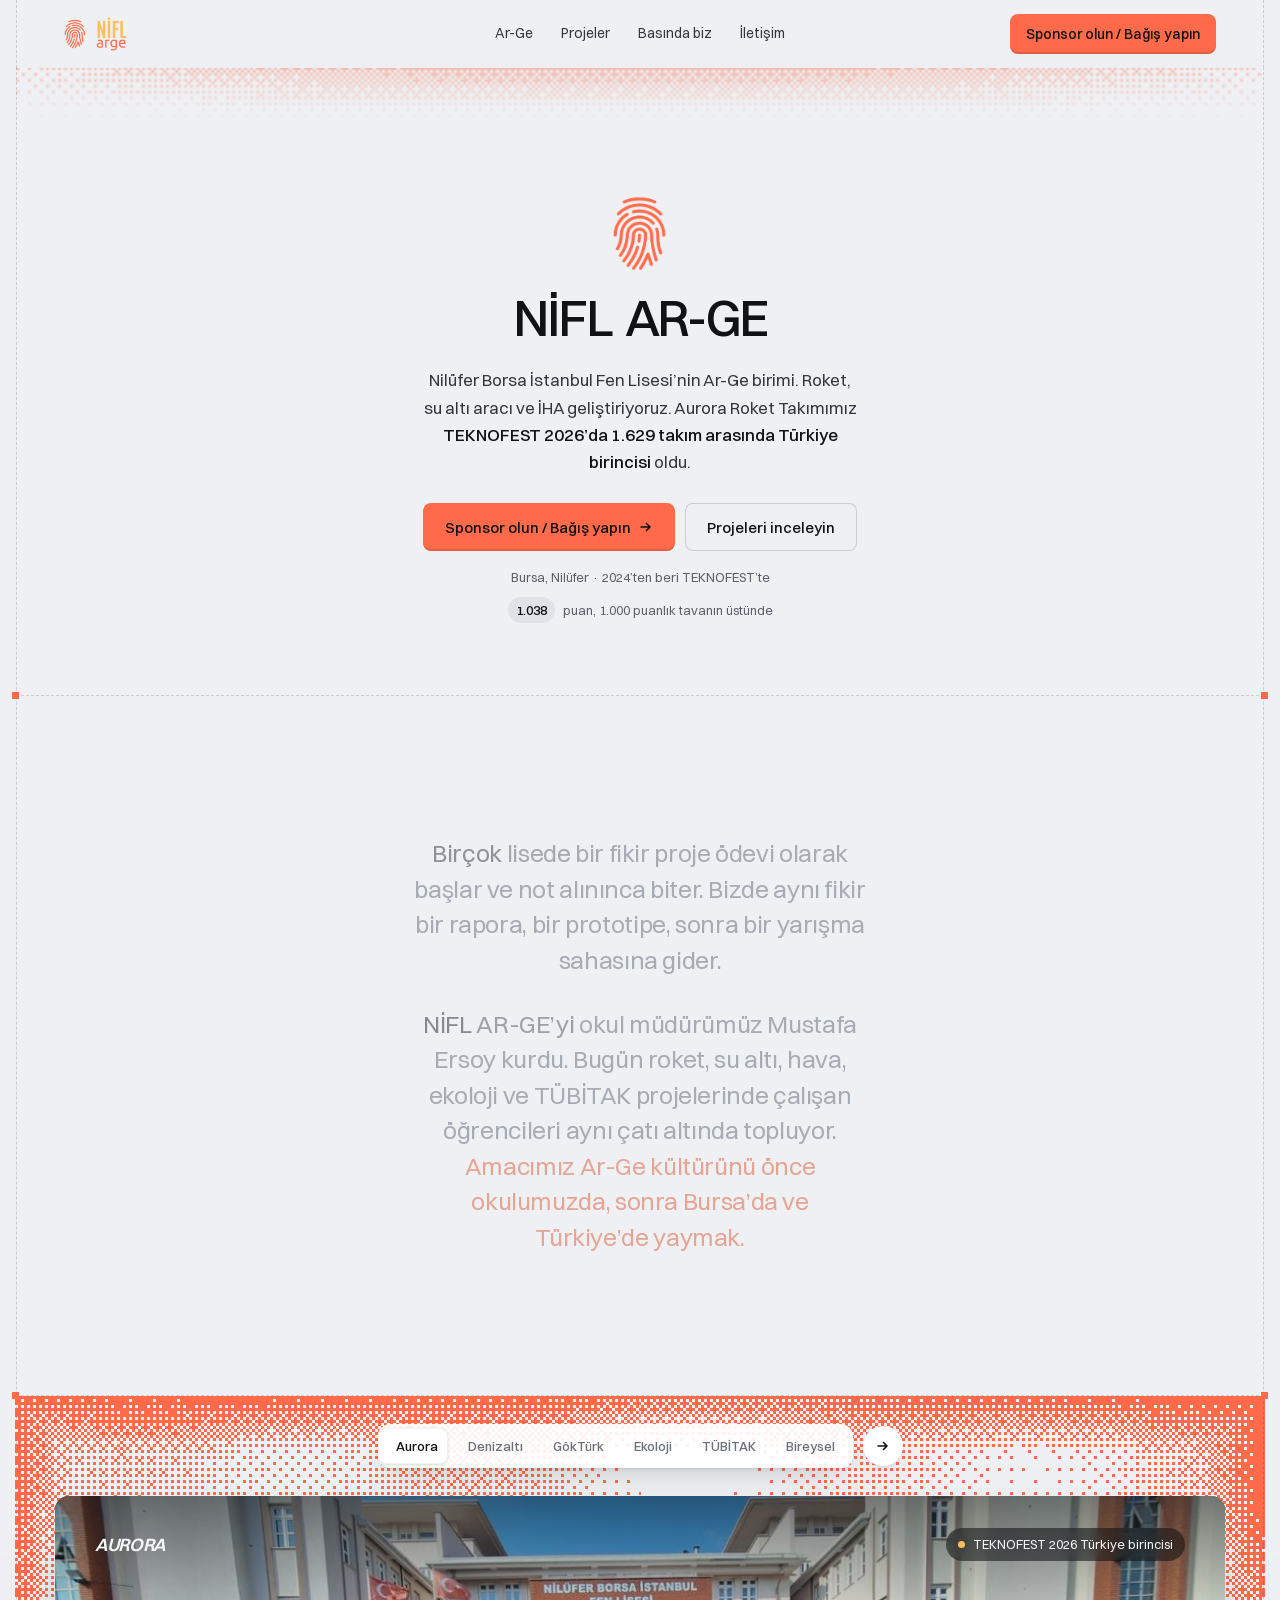
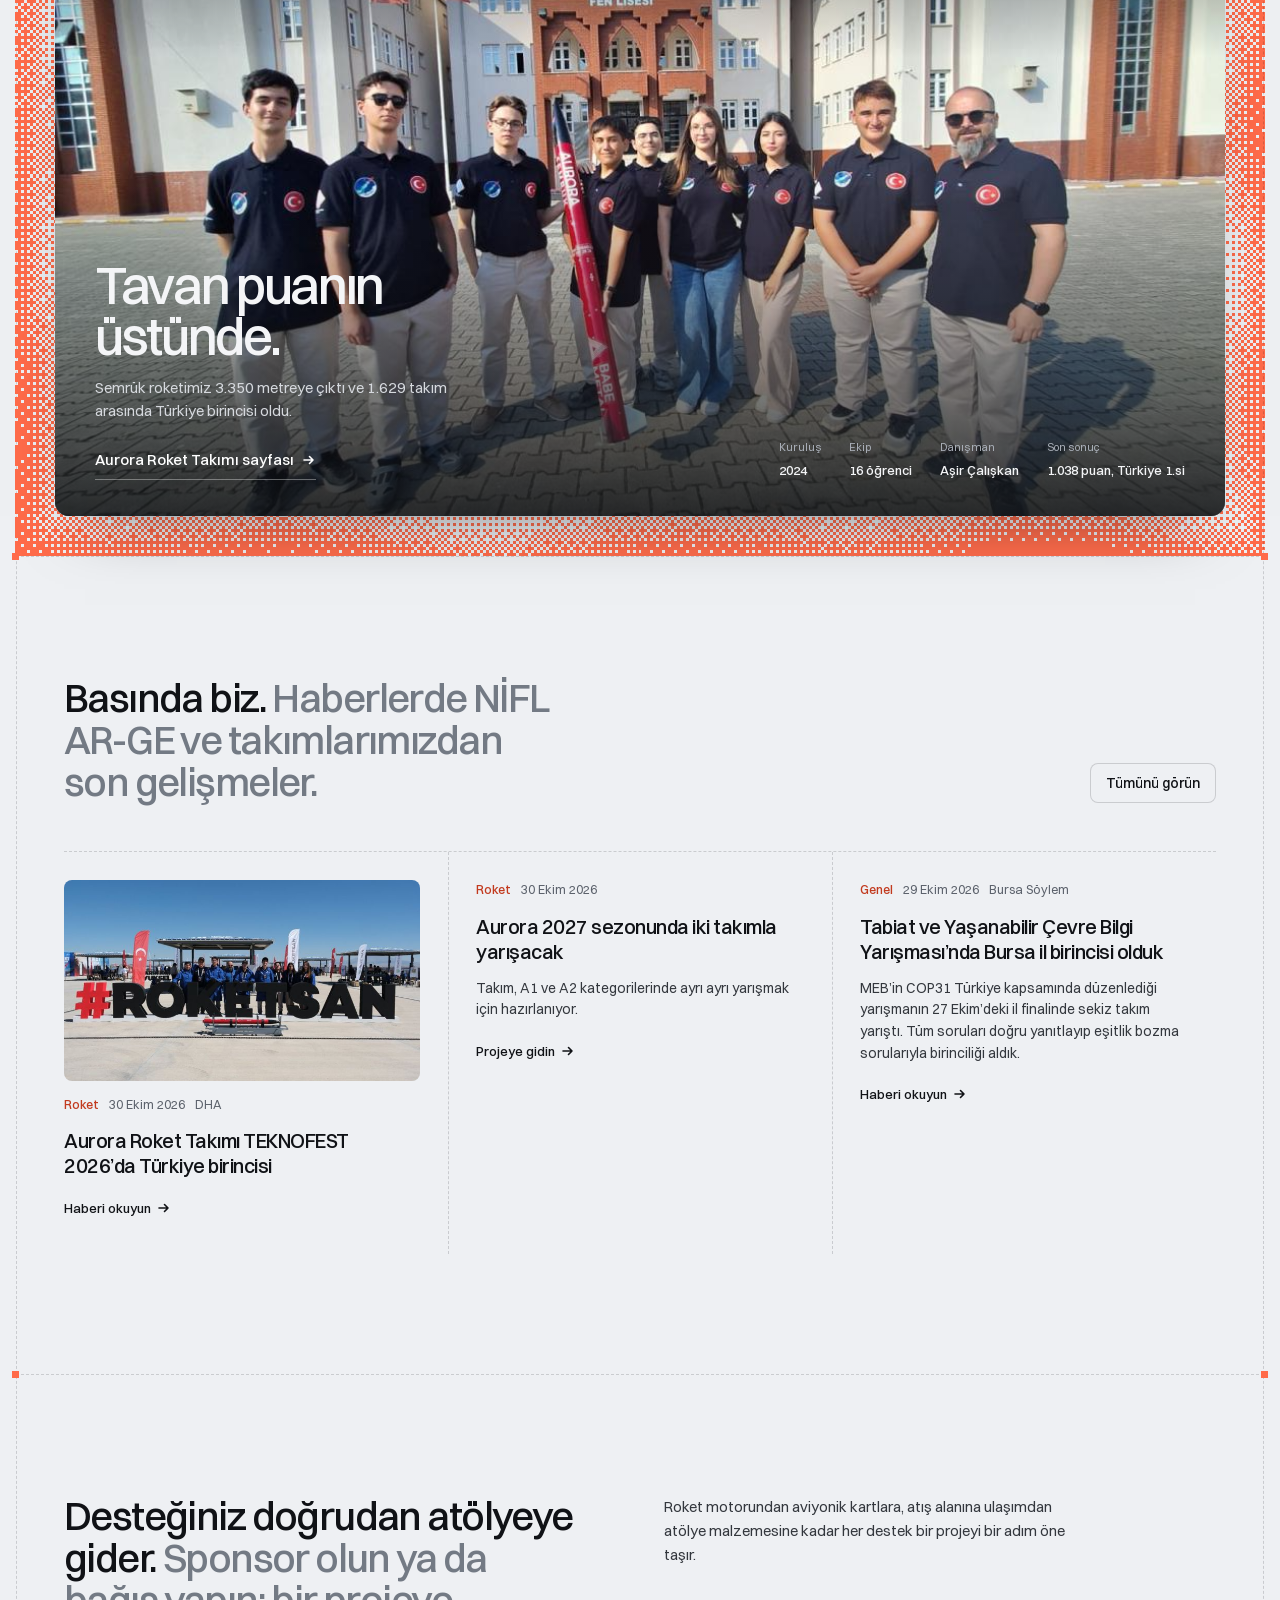
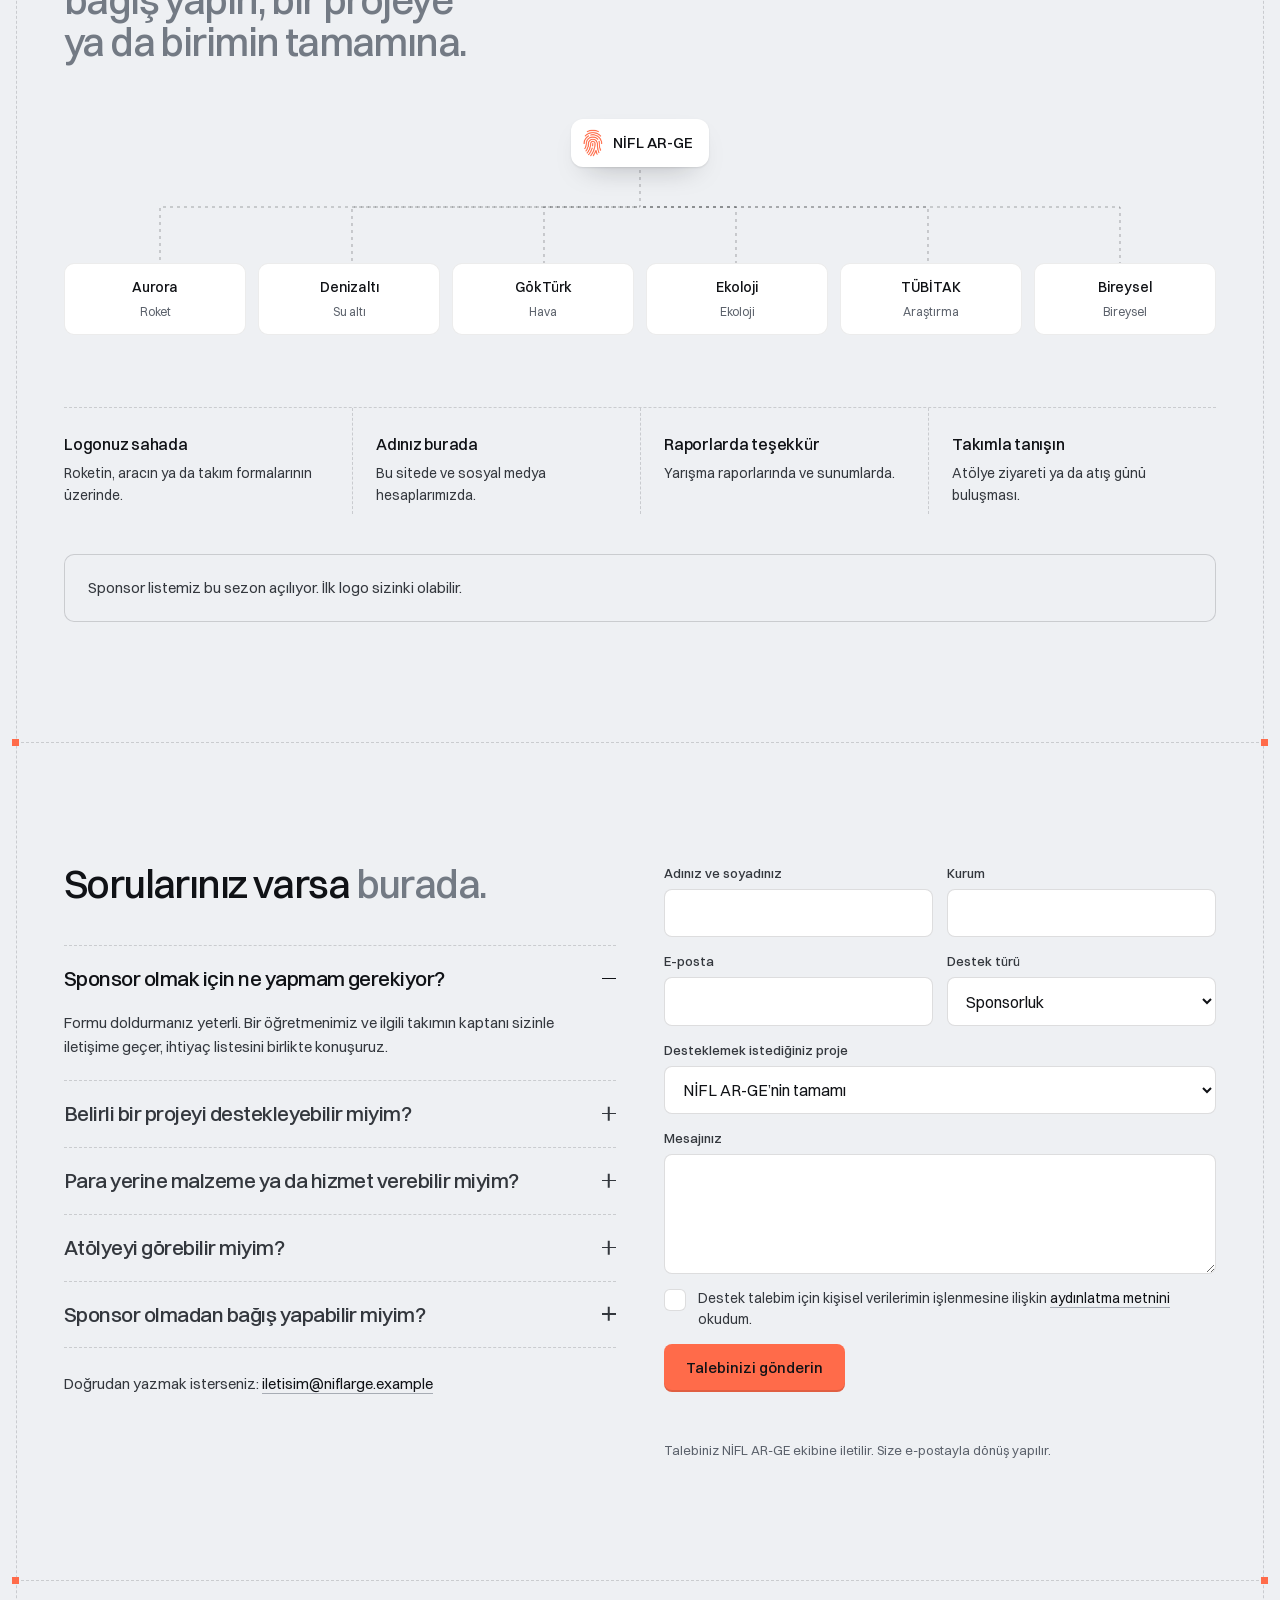
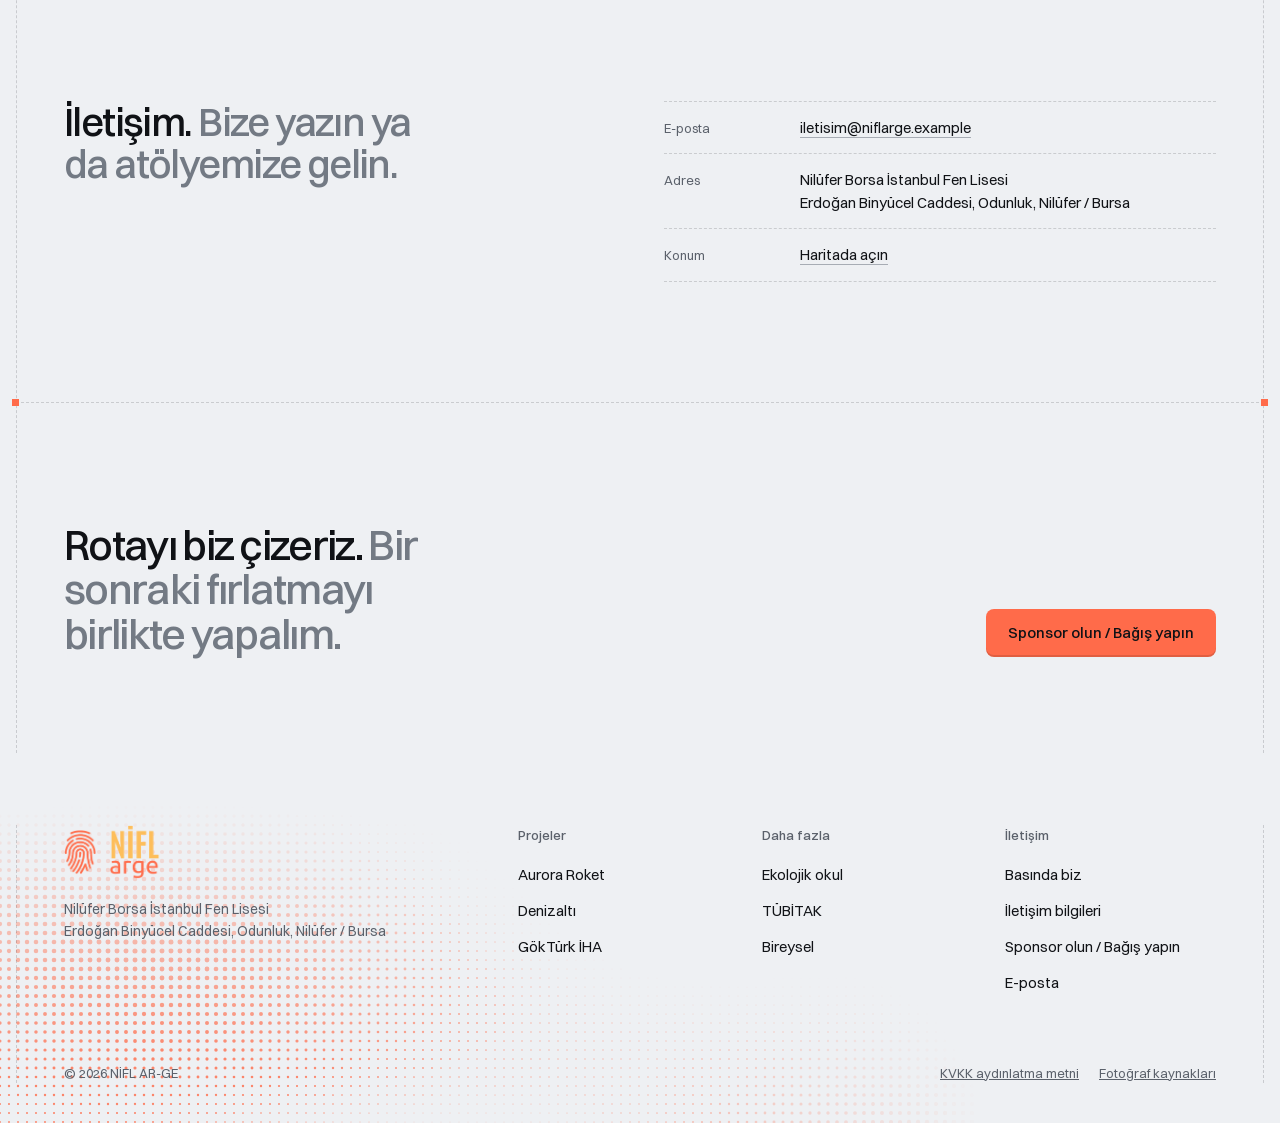
==== commit 2ed29e17: "Girişte başlığın üstüne logo Co-Authored-By: Claude Opus 5.5 <noreply@anthropic.com>" ====
--- a/index.html
+++ b/index.html
@@ -14,7 +14,7 @@
 <meta name="theme-color" content="#eef0f3">
 <link rel="preload" href="assets/fonts/switzer-500.woff2" as="font" type="font/woff2" crossorigin>
 <link rel="preload" href="assets/fonts/switzer-400.woff2" as="font" type="font/woff2" crossorigin>
-<link rel="stylesheet" href="assets/css/site.css?v=27">
+<link rel="stylesheet" href="assets/css/site.css?v=28">
 <script>document.documentElement.classList.replace('no-js','js');setTimeout(()=>document.documentElement.classList.add('ready'),1600)</script>
 </head>
 <body>
@@ -49,6 +49,7 @@
   <div class="rails">
     <canvas class="haze" data-haze aria-hidden="true"></canvas>
     <section class="hero inner" aria-labelledby="h1">
+      <img class="hero__logo" src="assets/img/logo-mark.png" alt="" width="275" height="380" data-rise>
       <h1 data-cms="index.hero.h11" id="h1" data-split>NİFL AR-GE</h1>
       <p data-cms="index.hero.p1" data-cms-html class="hero__lead" data-rise>Nilüfer Borsa İstanbul Fen Lisesi’nin Ar-Ge birimi. Roket, su altı aracı ve İHA geliştiriyoruz. Aurora Roket Takımımız <strong>TEKNOFEST 2026’da 1.629 takım arasında Türkiye birincisi</strong> oldu.</p>
       <div class="hero__cta" data-rise>
--- a/assets/css/site.css
+++ b/assets/css/site.css
@@ -409,3 +409,4 @@
 .adm-end { grid-column: -2 / -1; }
 .nav__end .adm-back { display: inline-flex; }
 .sponsors__name { font-weight: 500; font-size: 18px; letter-spacing: -0.02em; color: var(--ink); text-align: center; }
+.hero__logo { display: block; height: clamp(64px, 6vw, 96px); width: auto; margin: 0 auto 20px; }
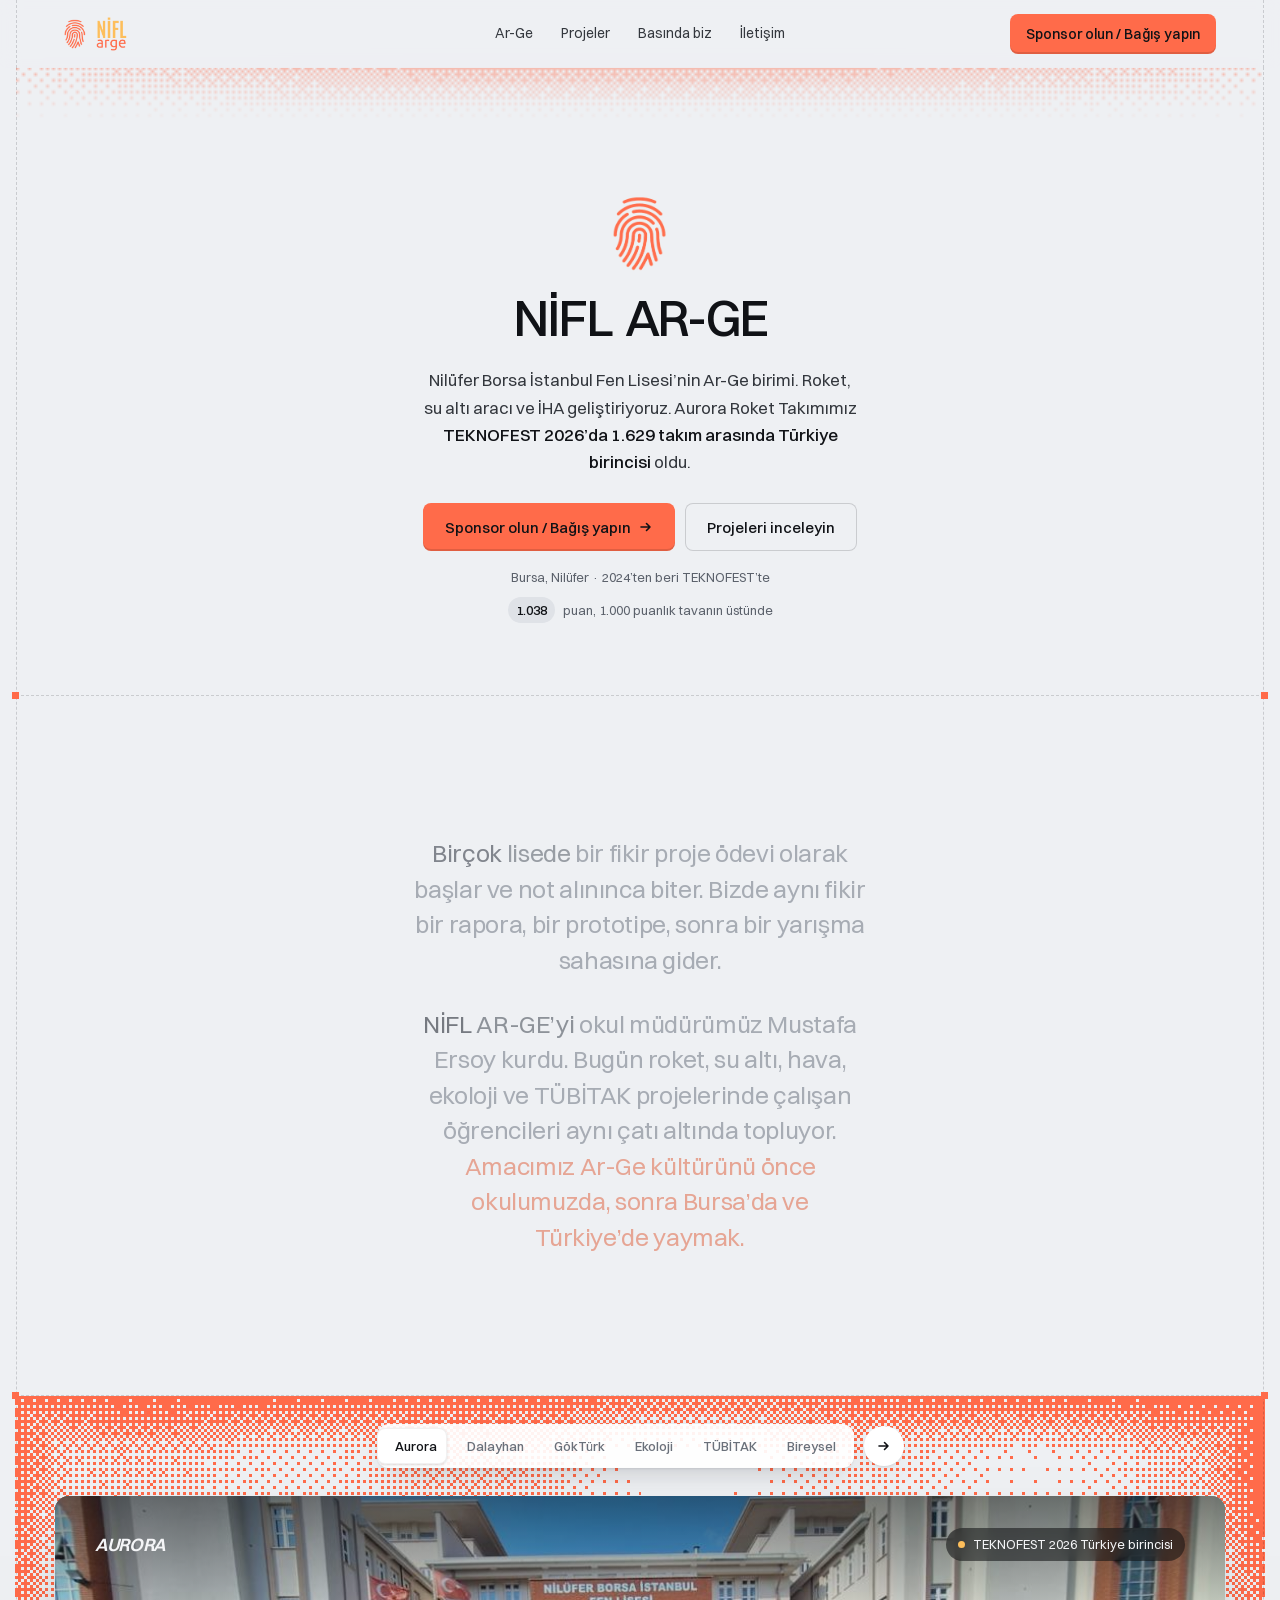
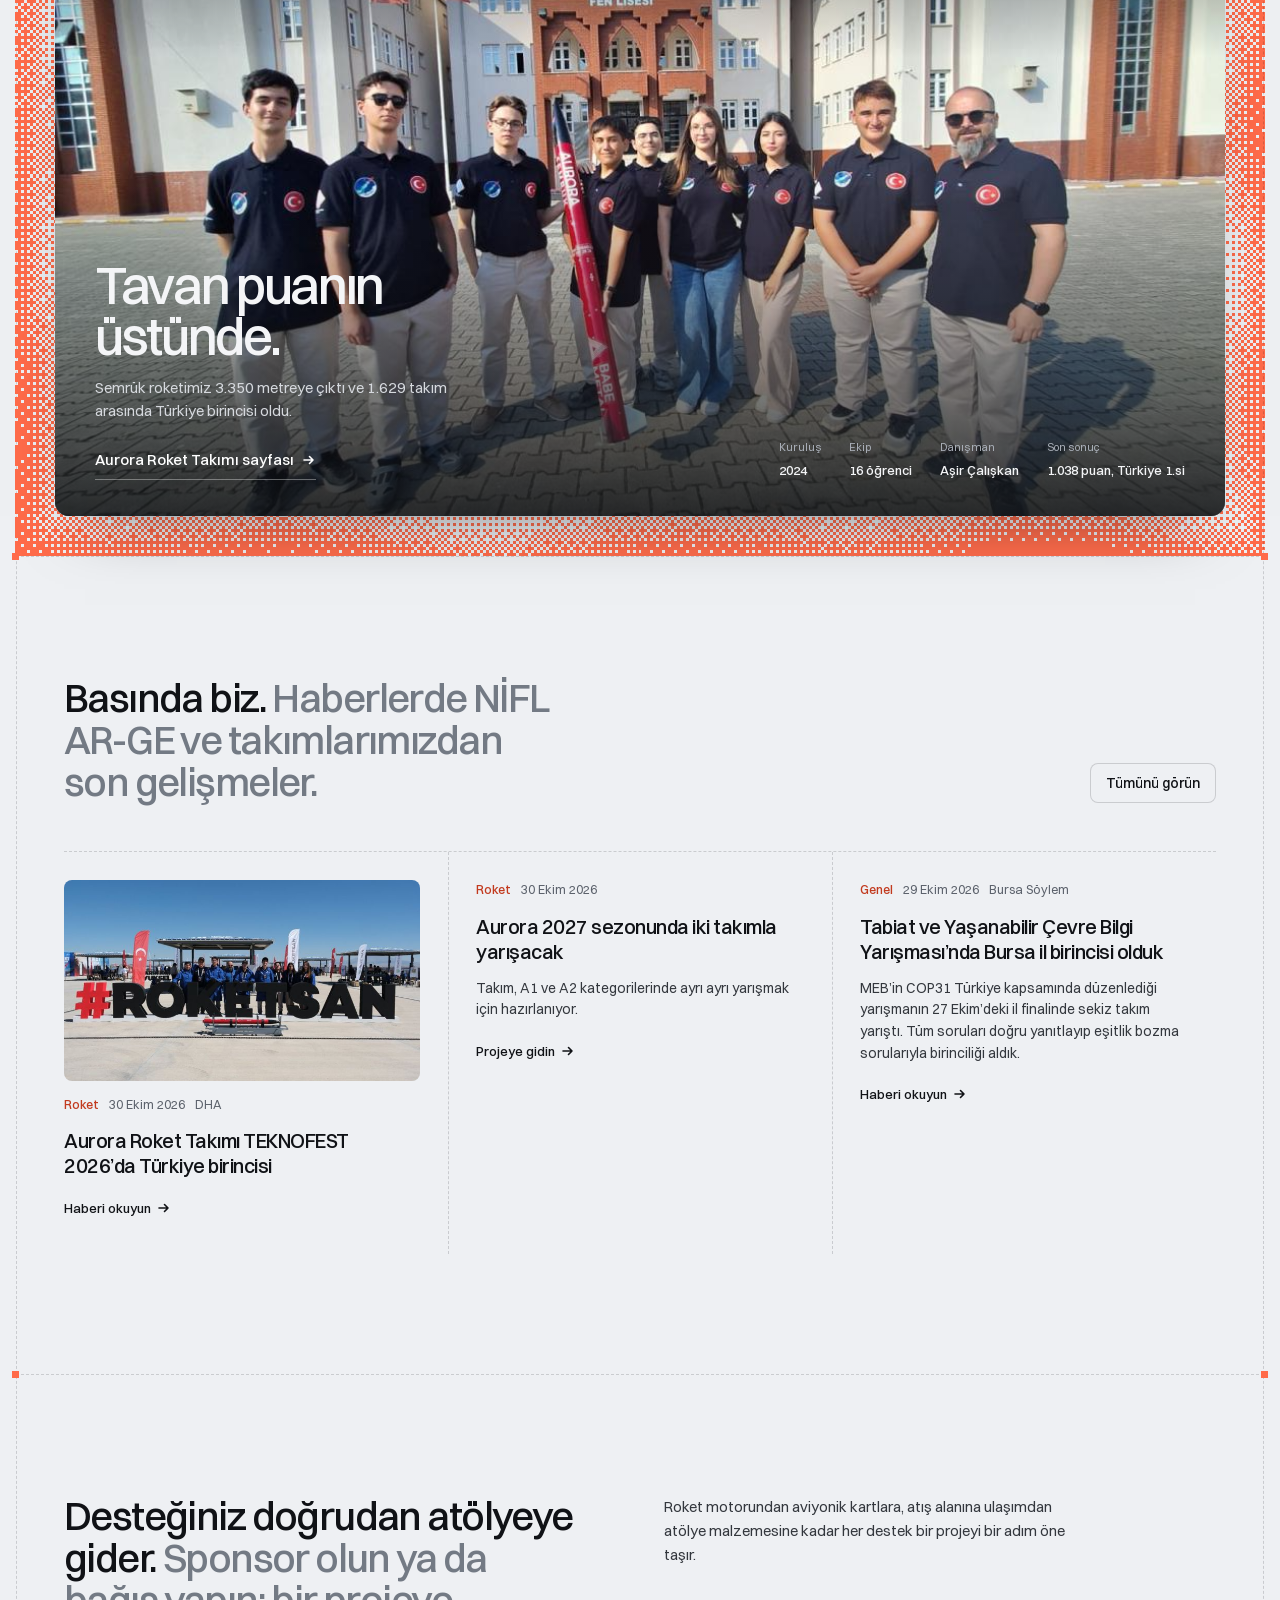
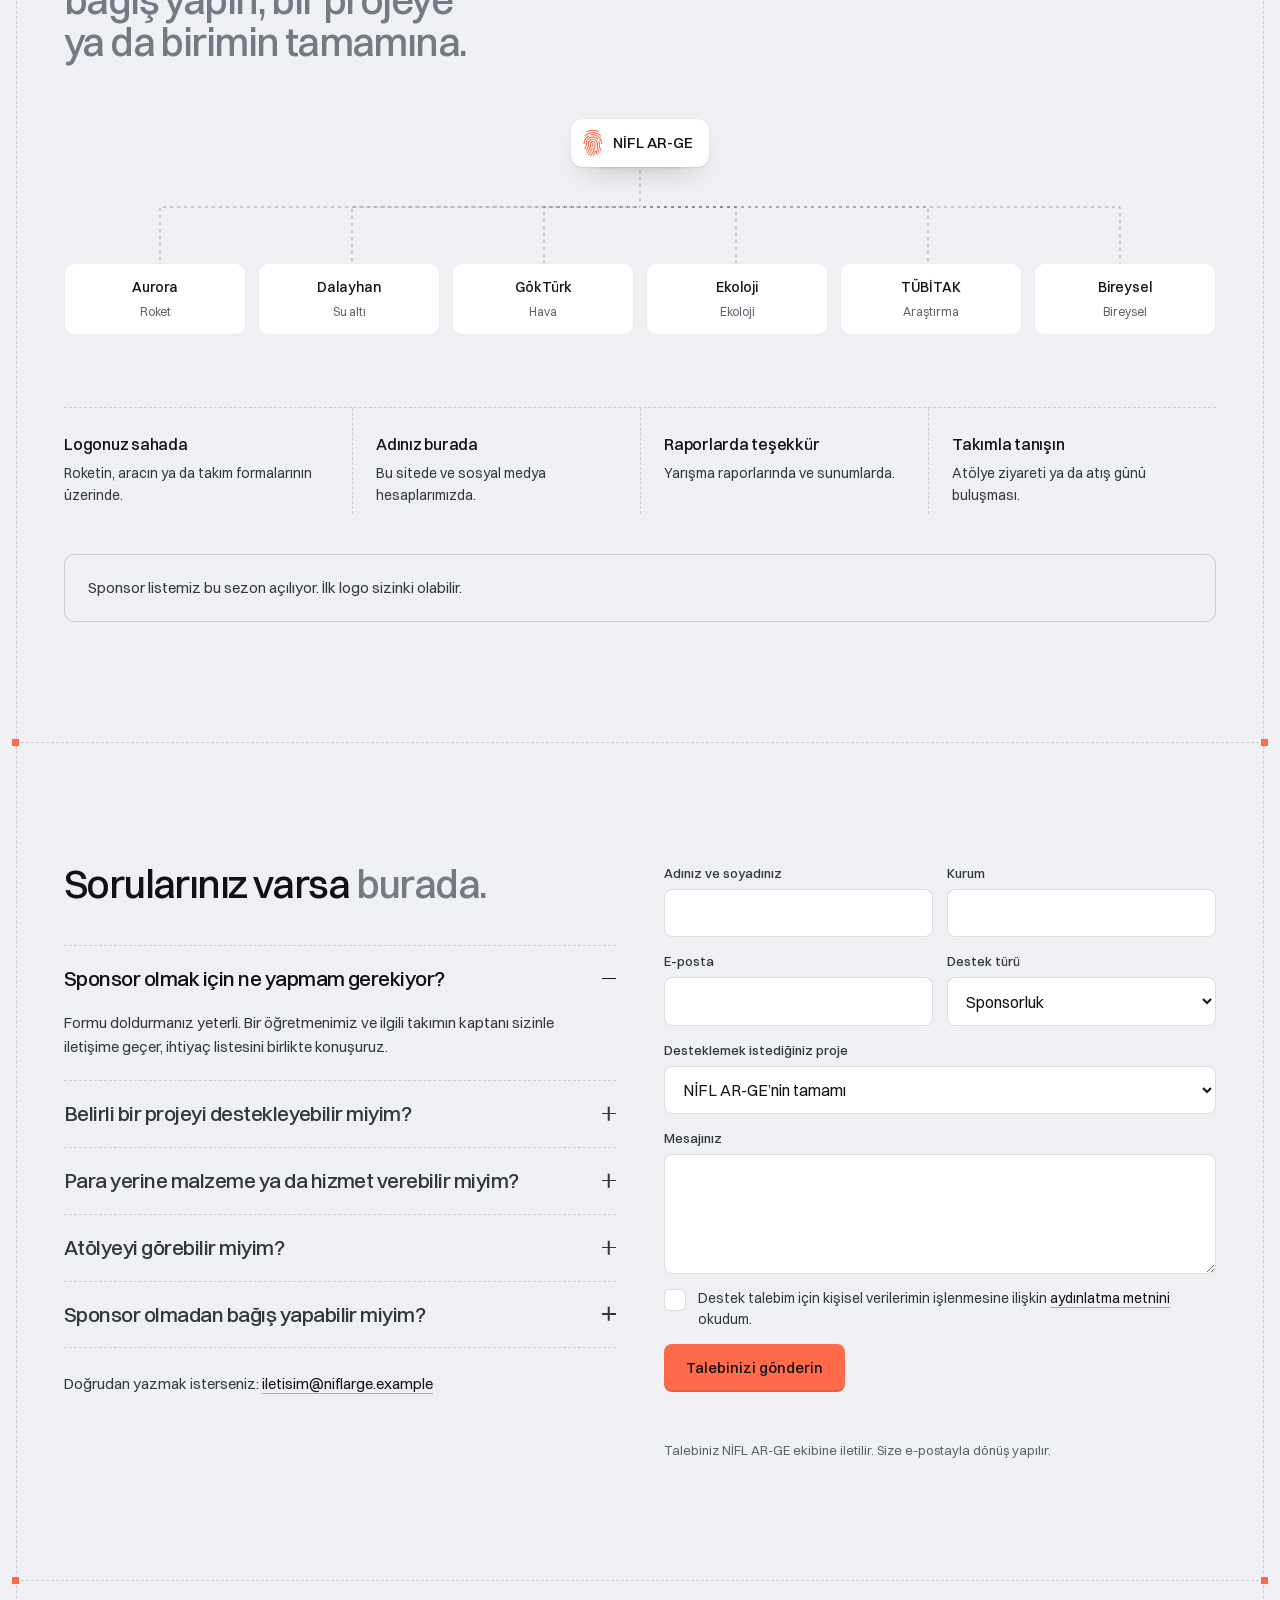
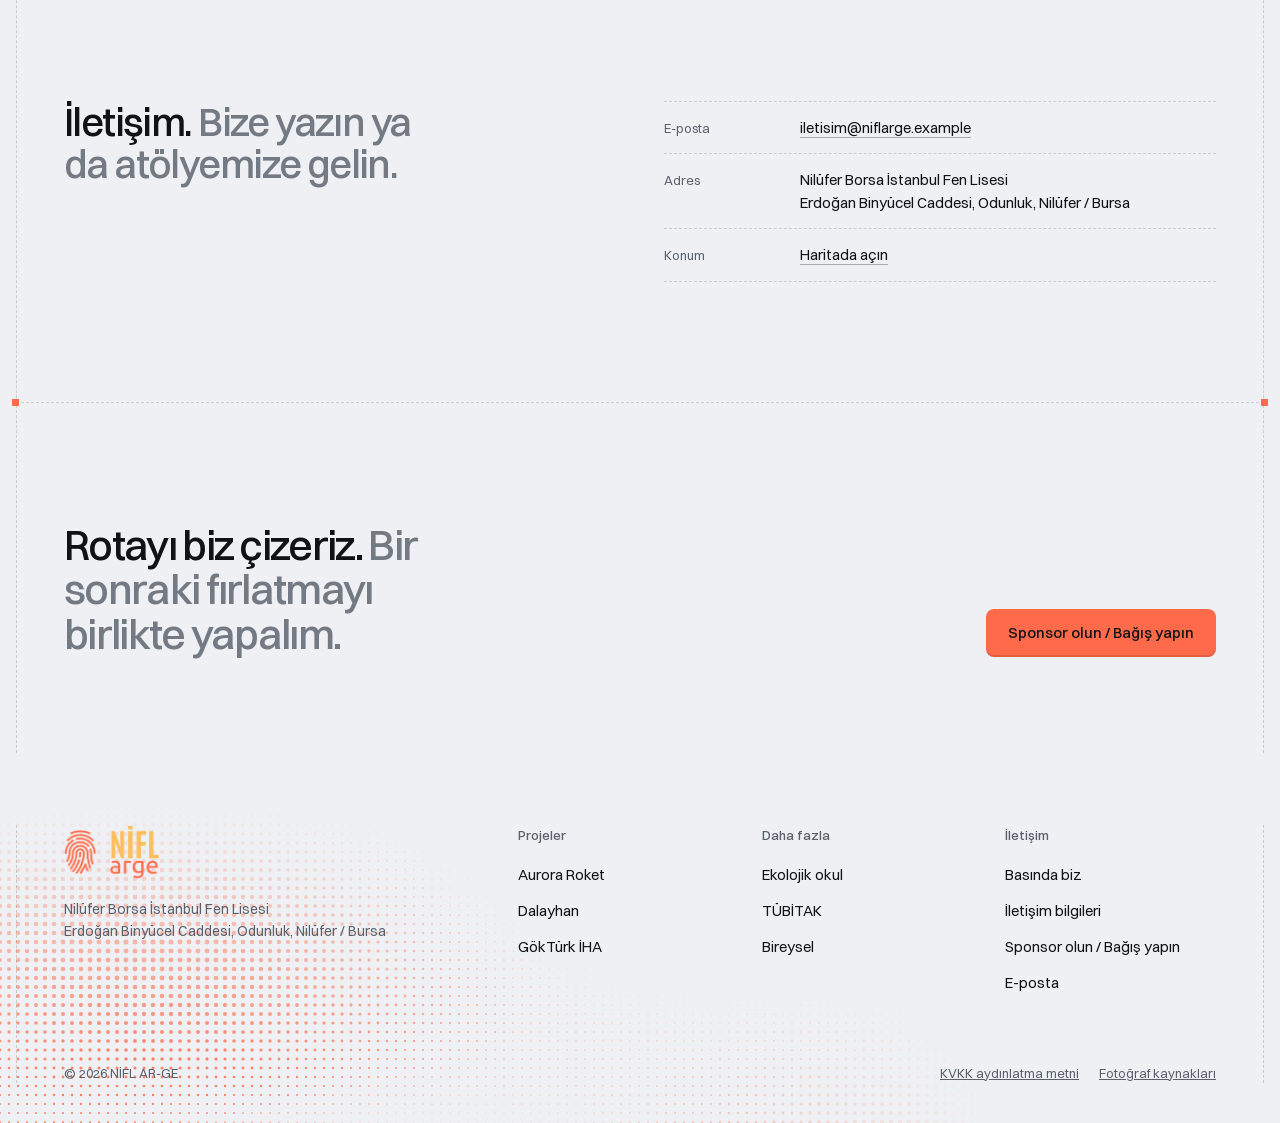
==== commit ae539775: "Denizaltı takımı: Dalayhan adı ve araç tasarım görseli Co-Authored-By: Claude Opus 5.5 <noreply@anth" ====
--- a/index.html
+++ b/index.html
@@ -79,7 +79,7 @@
         <noscript>
           <ul class="rows" style="padding:32px;margin:0">
             <li><span>Roket</span><a class="link" style="color:#fff" href="proje.html?p=roket">Aurora Roket Takımı</a></li>
-            <li><span>Su altı</span><a class="link" style="color:#fff" href="proje.html?p=denizalti">Denizaltı Takımı</a></li>
+            <li><span>Su altı</span><a class="link" style="color:#fff" href="proje.html?p=denizalti">Dalayhan Denizaltı Takımı</a></li>
             <li><span>Hava</span><a class="link" style="color:#fff" href="proje.html?p=iha">GökTürk İHA Takımı</a></li>
           </ul>
         </noscript>
@@ -190,7 +190,7 @@
         <a class="foot__brand" href="index.html" aria-label="NİFL AR-GE ana sayfa"><img src="assets/img/logo-mark.png" alt="" width="275" height="380"><img src="assets/img/logo-word.png" alt="" width="446" height="477"></a>
         <address data-cms="ortak.foot.address1" data-cms-html>Nilüfer Borsa İstanbul Fen Lisesi<br>Erdoğan Binyücel Caddesi, Odunluk, Nilüfer / Bursa</address>
       </div>
-      <div><h3 data-cms="ortak.foot.h31">Projeler</h3><ul><li><a href="proje.html?p=roket">Aurora Roket</a></li><li><a href="proje.html?p=denizalti">Denizaltı</a></li><li><a href="proje.html?p=iha">GökTürk İHA</a></li></ul></div>
+      <div><h3 data-cms="ortak.foot.h31">Projeler</h3><ul><li><a href="proje.html?p=roket">Aurora Roket</a></li><li><a href="proje.html?p=denizalti">Dalayhan</a></li><li><a href="proje.html?p=iha">GökTürk İHA</a></li></ul></div>
       <div><h3 data-cms="ortak.foot.h32">Daha fazla</h3><ul><li><a href="proje.html?p=eko-okul">Ekolojik okul</a></li><li><a href="proje.html?p=tubitak">TÜBİTAK</a></li><li><a href="proje.html?p=bireysel">Bireysel</a></li></ul></div>
       <div><h3 data-cms="ortak.foot.h33">İletişim</h3><ul><li><a href="haberler.html">Basında biz</a></li><li><a href="#iletisim">İletişim bilgileri</a></li><li><a href="#form">Sponsor olun / Bağış yapın</a></li><li><a data-mail href="mailto:iletisim@niflarge.example">E-posta</a></li></ul></div>
     </div>
@@ -201,6 +201,6 @@
 <script src="assets/vendor/gsap.min.js"></script>
 <script src="assets/vendor/ScrollTrigger.min.js"></script>
 <script src="assets/vendor/SplitText.min.js"></script>
-<script type="module" src="assets/js/home.js?v=27"></script>
+<script type="module" src="assets/js/home.js?v=28"></script>
 </body>
 </html>
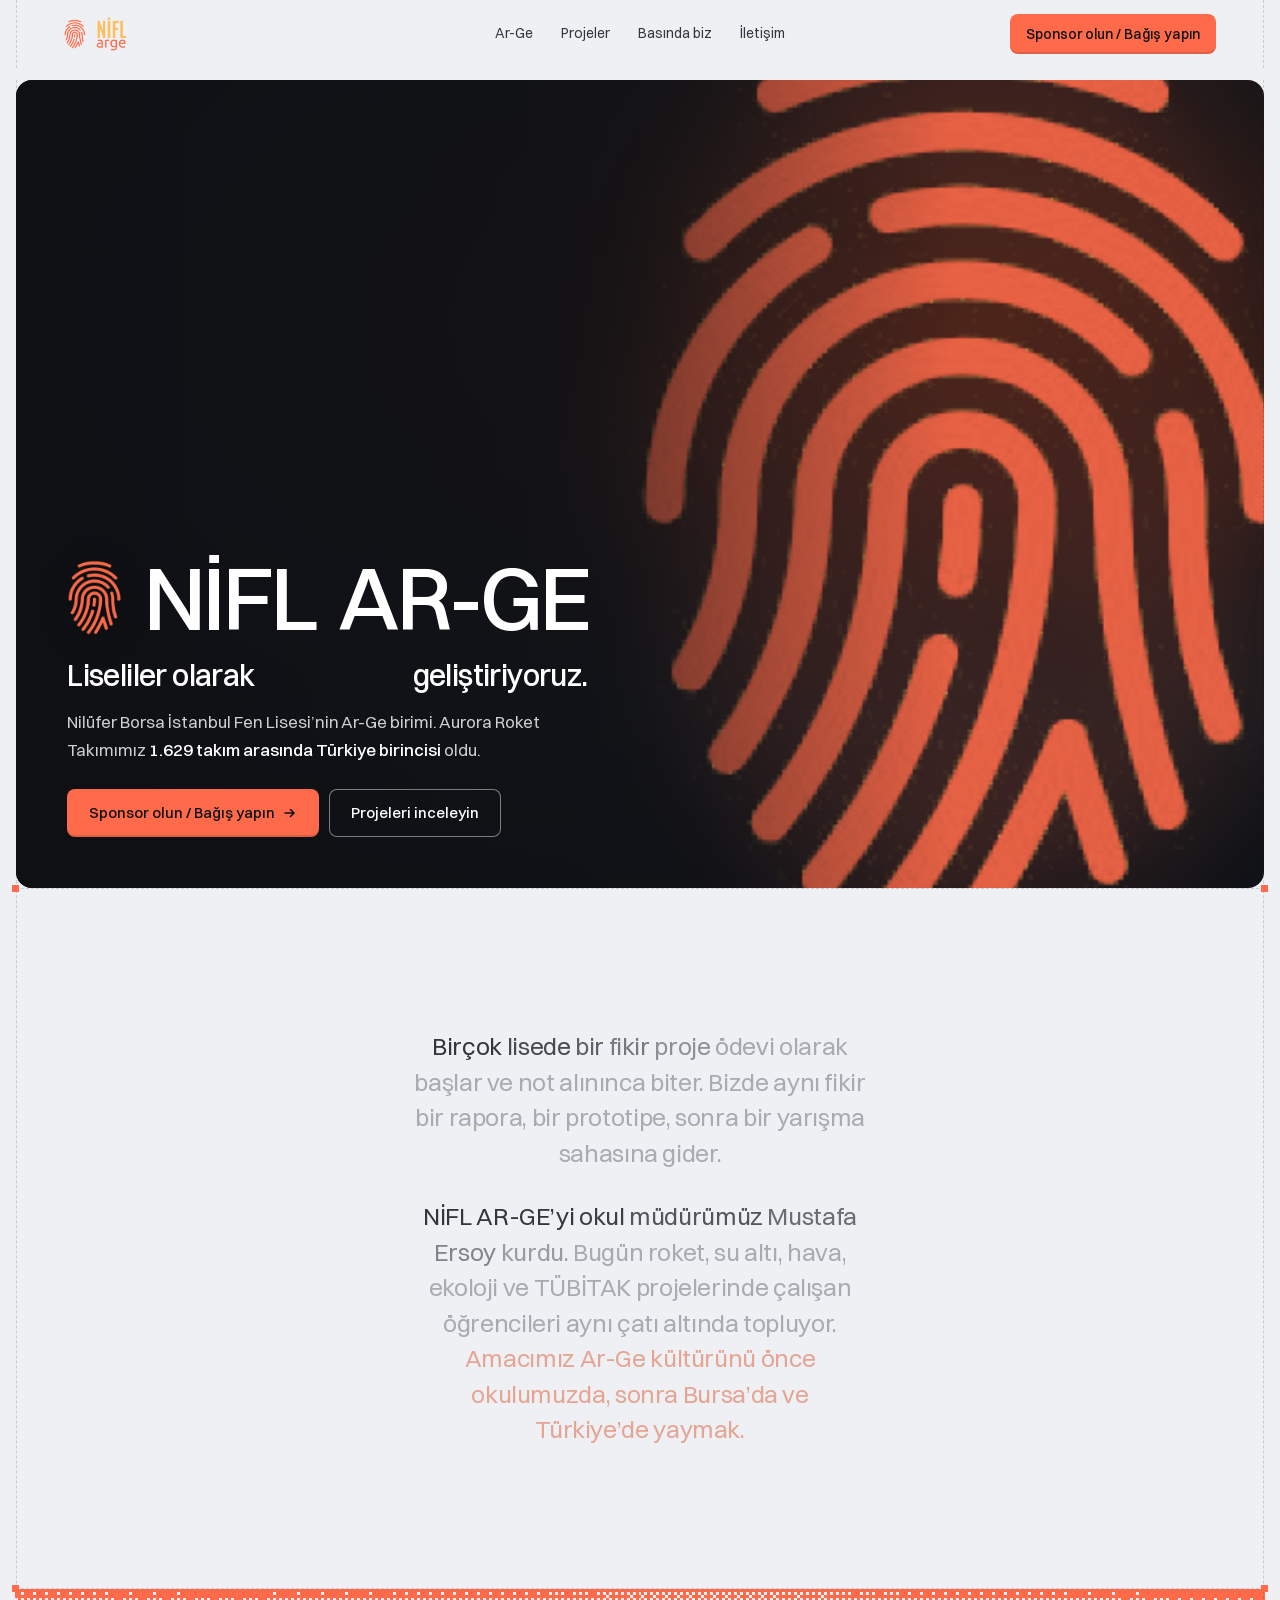
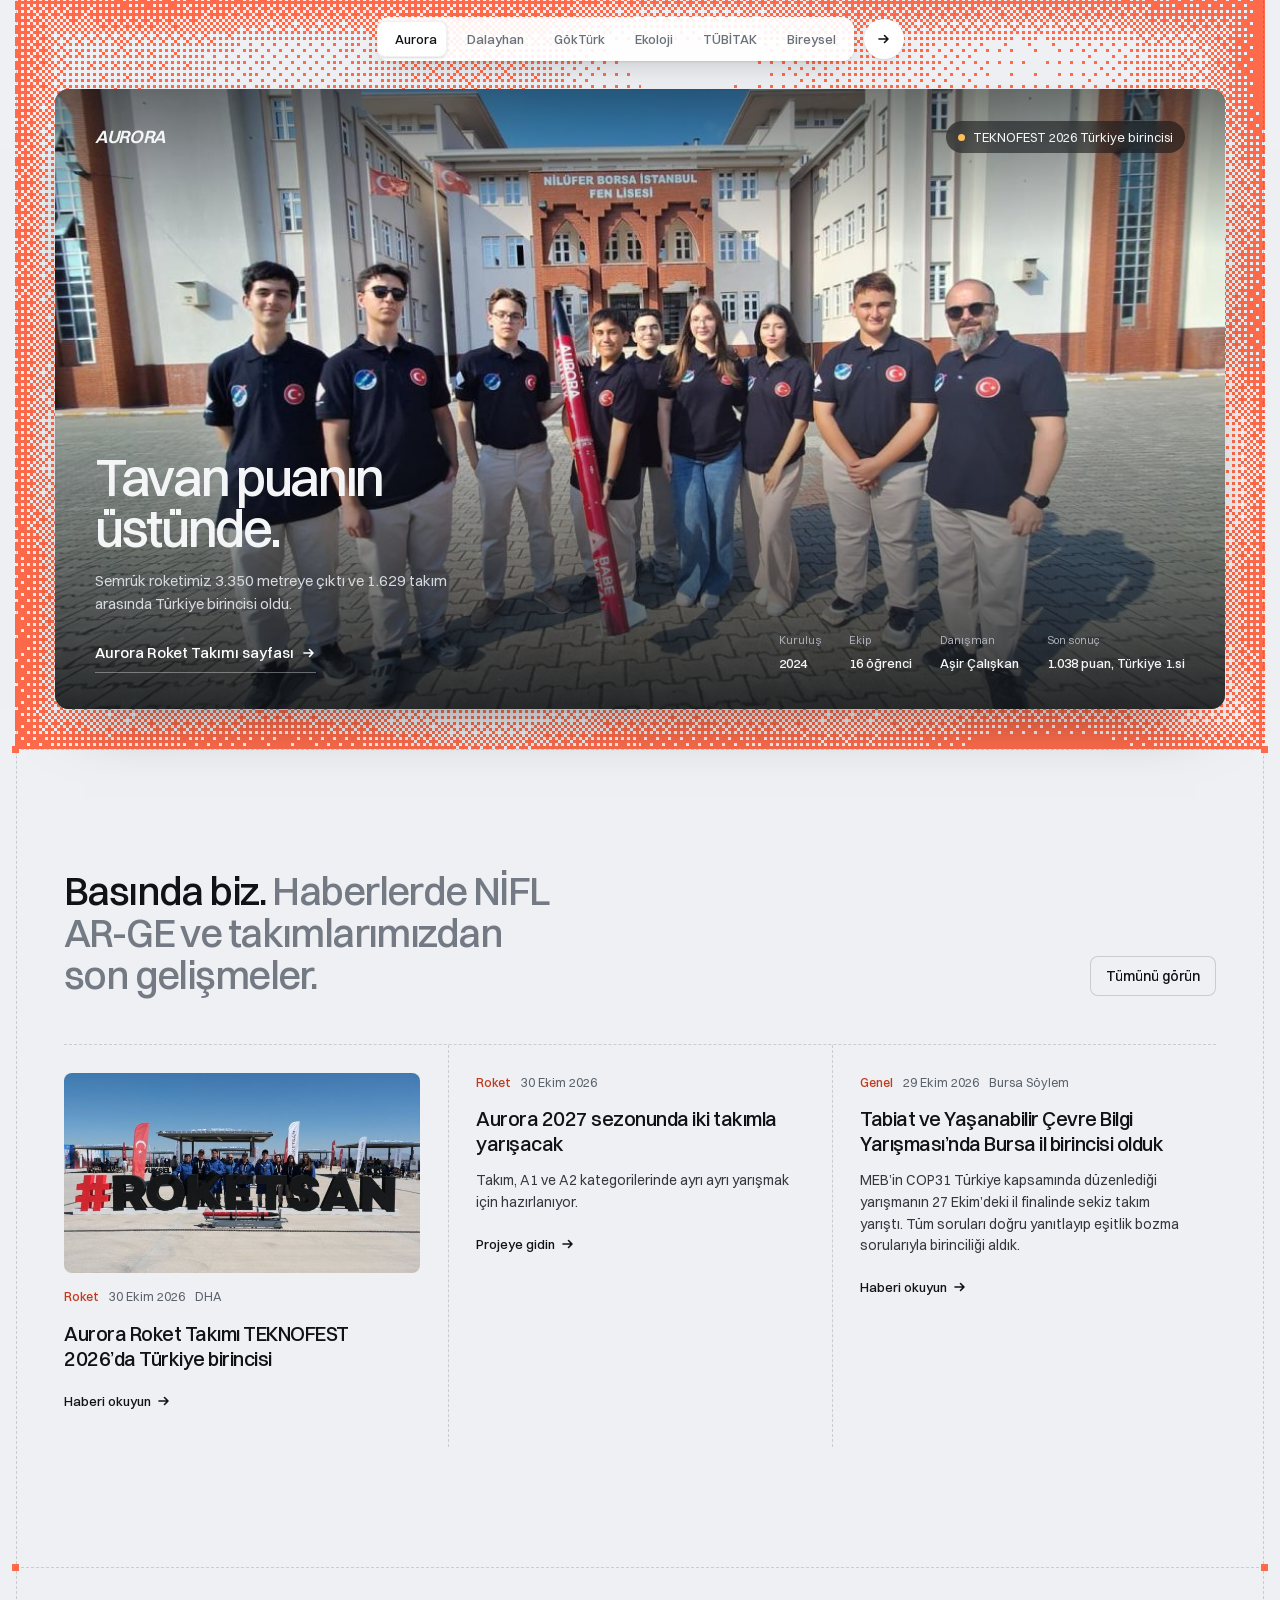
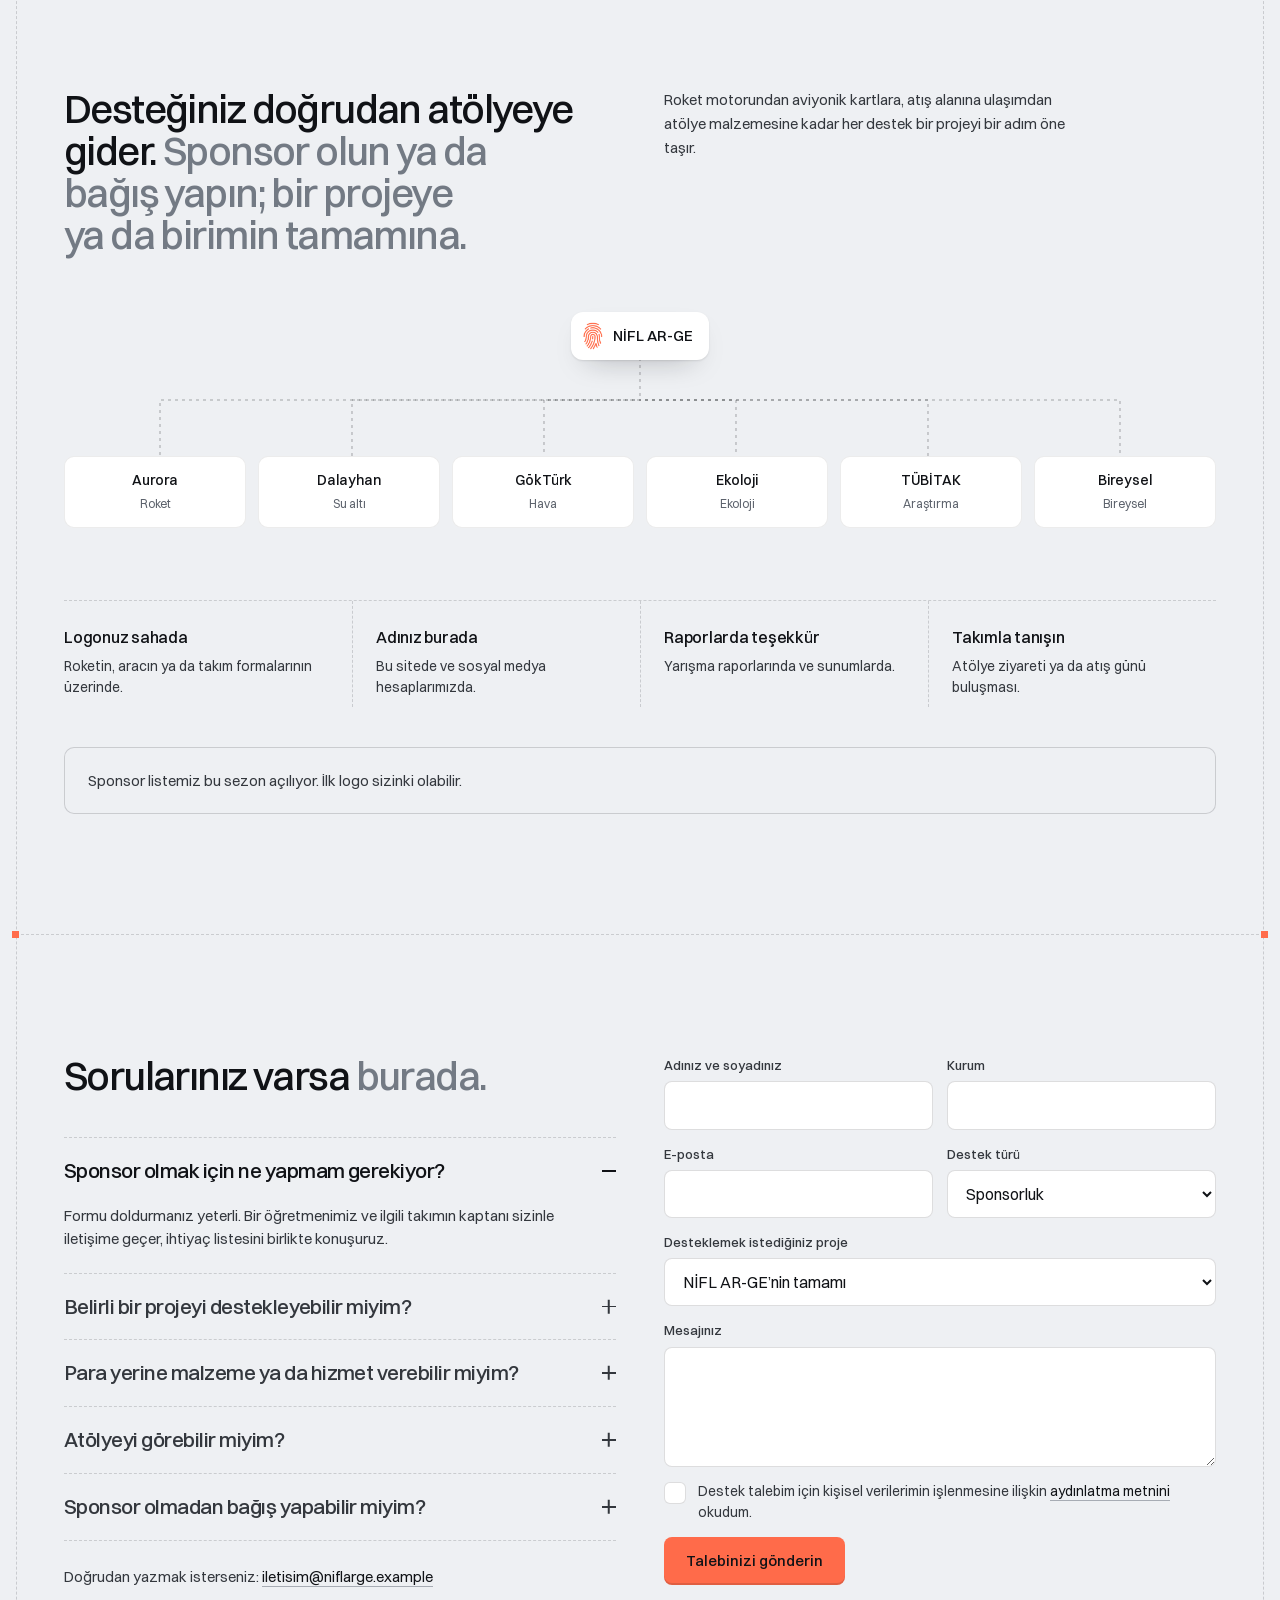
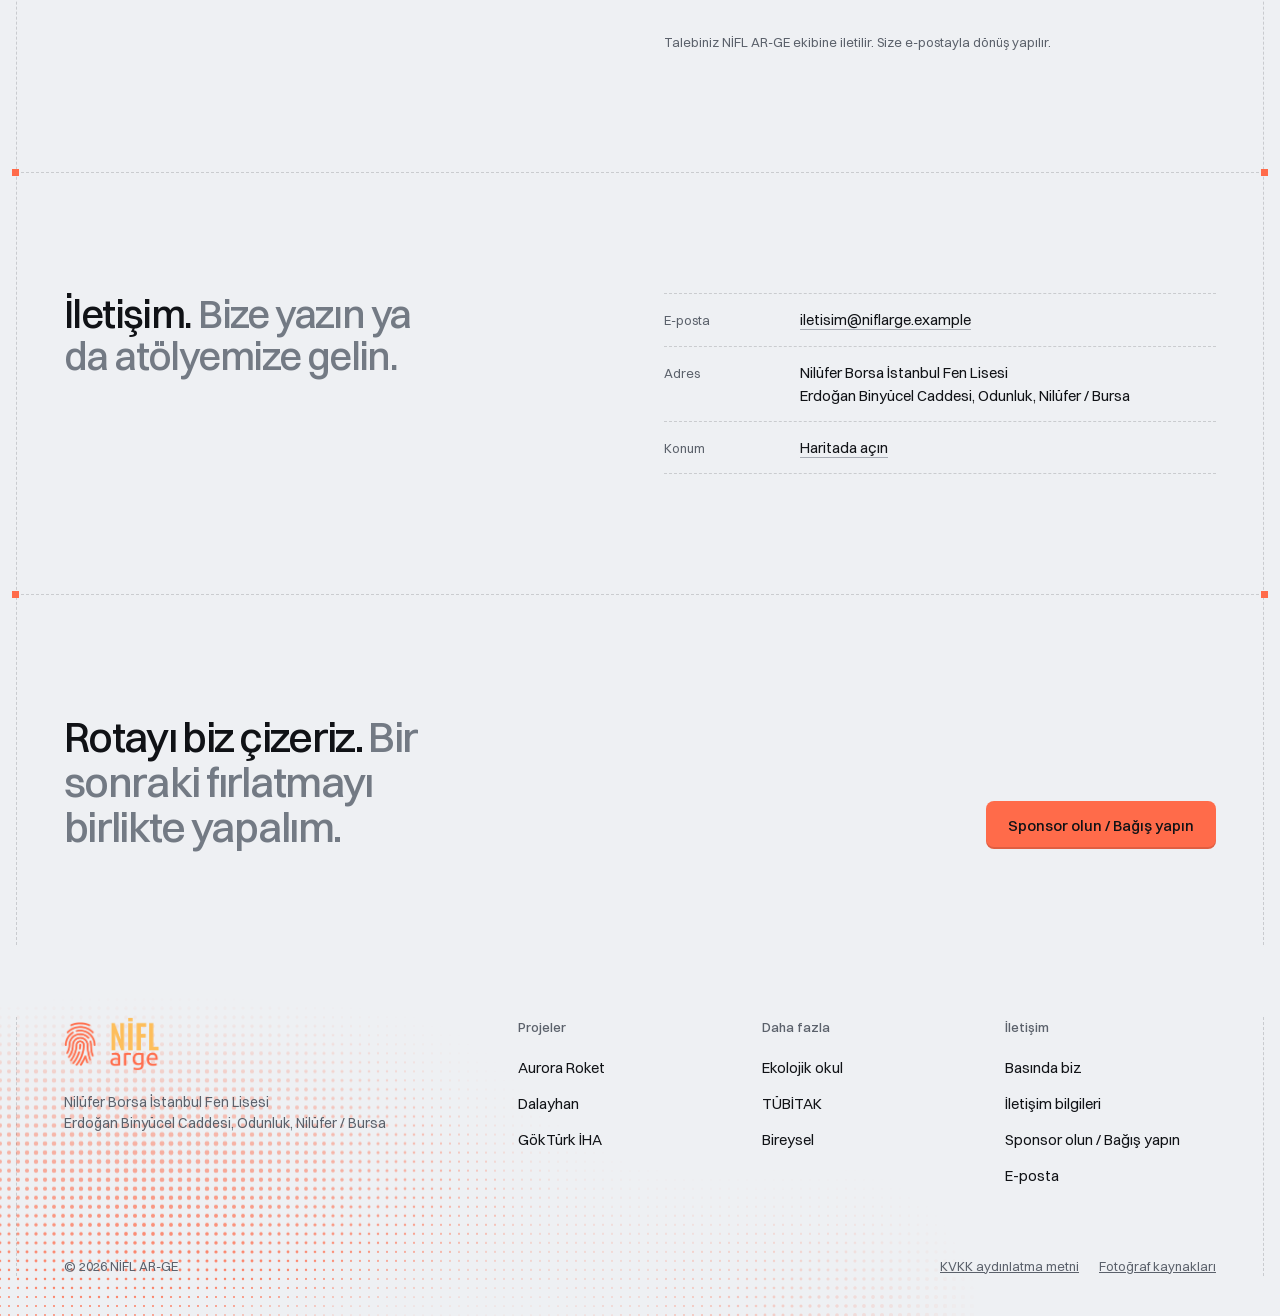
==== commit 77400114: "Giriş: koyu kart, arka planda büyük logo, dönen kelime Co-Authored-By: Claude Opus 5.5 <noreply@anth" ====
--- a/index.html
+++ b/index.html
@@ -14,7 +14,7 @@
 <meta name="theme-color" content="#eef0f3">
 <link rel="preload" href="assets/fonts/switzer-500.woff2" as="font" type="font/woff2" crossorigin>
 <link rel="preload" href="assets/fonts/switzer-400.woff2" as="font" type="font/woff2" crossorigin>
-<link rel="stylesheet" href="assets/css/site.css?v=28">
+<link rel="stylesheet" href="assets/css/site.css?v=31">
 <script>document.documentElement.classList.replace('no-js','js');setTimeout(()=>document.documentElement.classList.add('ready'),1600)</script>
 </head>
 <body>
@@ -47,17 +47,18 @@
 
 <main id="icerik">
   <div class="rails">
-    <canvas class="haze" data-haze aria-hidden="true"></canvas>
-    <section class="hero inner" aria-labelledby="h1">
-      <img class="hero__logo" src="assets/img/logo-mark.png" alt="" width="275" height="380" data-rise>
-      <h1 data-cms="index.hero.h11" id="h1" data-split>NİFL AR-GE</h1>
-      <p data-cms="index.hero.p1" data-cms-html class="hero__lead" data-rise>Nilüfer Borsa İstanbul Fen Lisesi’nin Ar-Ge birimi. Roket, su altı aracı ve İHA geliştiriyoruz. Aurora Roket Takımımız <strong>TEKNOFEST 2026’da 1.629 takım arasında Türkiye birincisi</strong> oldu.</p>
-      <div class="hero__cta" data-rise>
-        <a data-cms="index.hero.a1" data-cms-ilk class="btn btn--coral btn--lg" href="#form">Sponsor olun / Bağış yapın <svg width="14" height="14" viewBox="0 0 14 14" aria-hidden="true"><path d="M2 7h9M7.5 3.5 11 7l-3.5 3.5" fill="none" stroke="currentColor" stroke-width="1.6" stroke-linecap="round" stroke-linejoin="round"/></svg></a>
-        <a data-cms="index.hero.a2" class="btn btn--ghost btn--lg" href="#projeler">Projeleri inceleyin</a>
-      </div>
-      <p data-cms="index.hero.p2" class="hero__note" data-rise>Bursa, Nilüfer · 2024’ten beri TEKNOFEST’te</p>
-      <p data-cms="index.hero.p3" data-cms-html class="hero__proof chip" data-rise><b>1.038</b> puan, 1.000 puanlık tavanın üstünde</p>
+    <section class="hero hero--photo" aria-labelledby="h1">
+      <img class="hero__bg" data-cms-img="index.hero.gorsel1" src="assets/img/logo-mark.png" alt="" width="275" height="380" fetchpriority="high">
+      <div class="hero__shade" aria-hidden="true"></div>
+      <div class="hero__in">
+        <div class="hero__brand"><img class="hero__logo" src="assets/img/logo-mark.png" alt="" width="275" height="380" data-rise><h1 data-cms="index.hero.h11" id="h1" data-split>NİFL AR-GE</h1></div>
+        <p class="hero__rotate" data-rise>Liseliler olarak <span class="hero__word" data-words="roket|su altı aracı|İHA|sera">roket</span> geliştiriyoruz.</p>
+        <p data-cms="index.hero.p1" data-cms-html class="hero__lead" data-rise>Nilüfer Borsa İstanbul Fen Lisesi’nin Ar-Ge birimi. Aurora Roket Takımımız <strong>1.629 takım arasında Türkiye birincisi</strong> oldu.</p>
+        <div class="hero__cta" data-rise>
+          <a data-cms="index.hero.a1" data-cms-ilk class="btn btn--coral btn--lg" href="#form">Sponsor olun / Bağış yapın <svg width="14" height="14" viewBox="0 0 14 14" aria-hidden="true"><path d="M2 7h9M7.5 3.5 11 7l-3.5 3.5" fill="none" stroke="currentColor" stroke-width="1.6" stroke-linecap="round" stroke-linejoin="round"/></svg></a>
+          <a data-cms="index.hero.a2" class="btn btn--ghost btn--lg" href="#projeler">Projeleri inceleyin</a>
+        </div>
+      </div>
     </section>
 
     <div class="cut" aria-hidden="true"></div>
@@ -201,6 +202,6 @@
 <script src="assets/vendor/gsap.min.js"></script>
 <script src="assets/vendor/ScrollTrigger.min.js"></script>
 <script src="assets/vendor/SplitText.min.js"></script>
-<script type="module" src="assets/js/home.js?v=28"></script>
+<script type="module" src="assets/js/home.js?v=31"></script>
 </body>
 </html>
--- a/assets/css/site.css
+++ b/assets/css/site.css
@@ -410,3 +410,43 @@
 .nav__end .adm-back { display: inline-flex; }
 .sponsors__name { font-weight: 500; font-size: 18px; letter-spacing: -0.02em; color: var(--ink); text-align: center; }
 .hero__logo { display: block; height: clamp(64px, 6vw, 96px); width: auto; margin: 0 auto 20px; }
+
+/* ---------- hero: the team's own photo, counters and a rotating word ---------- */
+.hero--photo { position: relative; margin-top: 12px; padding: 0; border-radius: 16px; overflow: hidden; min-height: min(calc(100svh - var(--nav) - 24px), 860px); display: grid; align-items: end; text-align: left; color: #fff; background: var(--night, #14171c); isolation: isolate; }
+.hero__bg { position: absolute; inset: 0; width: 100%; height: 100%; object-fit: cover; object-position: 50% 35%; z-index: -2; transform-origin: 50% 40%; }
+.hero__shade { position: absolute; inset: 0; z-index: -1; background: linear-gradient(to top, rgba(9, 11, 15, .92) 0%, rgba(9, 11, 15, .72) 38%, rgba(9, 11, 15, .25) 72%, rgba(9, 11, 15, .1) 100%); }
+.hero__in { padding: clamp(24px, 4vw, 56px); max-width: 760px; }
+.hero__kicker { display: inline-flex; align-items: center; gap: 8px; padding: 7px 12px; border-radius: 999px; background: rgba(255, 255, 255, .12); backdrop-filter: blur(8px); -webkit-backdrop-filter: blur(8px); font-size: 13px; font-weight: 500; }
+.hero__kicker i { width: 8px; height: 8px; border-radius: 50%; background: var(--coral); box-shadow: 0 0 0 4px rgba(255, 107, 74, .25); }
+.hero__brand { display: flex; align-items: center; gap: clamp(12px, 1.6vw, 20px); margin-top: 18px; }
+.hero--photo .hero__logo { height: clamp(52px, 6vw, 84px); width: auto; margin: 0; filter: drop-shadow(0 6px 16px rgba(0, 0, 0, .35)); }
+.hero--photo h1 { font-size: clamp(44px, 7vw, 96px); line-height: .95; letter-spacing: -0.045em; word-spacing: .14em; max-width: none; margin: 0; color: #fff; }
+.hero__rotate { margin-top: 18px; font-size: clamp(20px, 1.6vw + 10px, 30px); font-weight: 500; letter-spacing: -0.02em; line-height: 1.2; }
+.hero__word { display: inline-block; color: var(--coral); }
+.hero--photo .hero__lead { margin: 14px 0 0; max-width: 48ch; color: rgba(255, 255, 255, .8); }
+.hero--photo .hero__lead strong { color: #fff; }
+.hero--photo .hero__cta { justify-content: flex-start; margin-top: 26px; }
+.hero--photo .btn--ghost { color: #fff; box-shadow: inset 0 0 0 1px rgba(255, 255, 255, .45); }
+.hero--photo .btn--ghost:hover { background: rgba(255, 255, 255, .12); }
+.hero__stats { display: flex; gap: clamp(20px, 4vw, 48px); margin: 30px 0 0; padding-top: 22px; border-top: 1px dashed rgba(255, 255, 255, .28); }
+.hero__stats div { display: grid; gap: 4px; }
+.hero__stats dd { margin: 0; font-size: clamp(26px, 2.4vw + 10px, 44px); font-weight: 500; letter-spacing: -0.04em; line-height: 1; font-variant-numeric: tabular-nums; }
+.hero__stats dt { font-size: 12px; color: rgba(255, 255, 255, .7); }
+.js:not(.ready) .hero--photo .hero__in > * { opacity: 0; }
+@media (max-width: 639px) {
+  .hero--photo { min-height: calc(100svh - var(--nav) - 16px); border-radius: 14px; margin-top: 8px; }
+  .hero__bg { object-position: 55% 30%; }
+  .hero__shade { background: linear-gradient(to top, rgba(9, 11, 15, .95) 0%, rgba(9, 11, 15, .8) 50%, rgba(9, 11, 15, .2) 85%); }
+  .hero--photo .hero__lead { display: none; }
+  .hero--photo .hero__cta { flex-direction: column; }
+  .hero__stats { justify-content: space-between; gap: 12px; }
+}
+
+/* the hero background is the logo itself, large and glowing on the dark card */
+.hero--photo { background: radial-gradient(120% 90% at 78% 30%, #2a1712 0%, #14171c 55%, #0e1014 100%); }
+.hero--photo .hero__bg { inset: auto; top: 50%; right: -4%; left: auto; width: auto; height: 118%; transform: translateY(-50%); object-fit: contain; opacity: .9; filter: drop-shadow(0 0 60px rgba(255, 107, 74, .35)); }
+.hero--photo .hero__shade { background: linear-gradient(90deg, rgba(14, 16, 20, .92) 0%, rgba(14, 16, 20, .6) 45%, rgba(14, 16, 20, 0) 75%); }
+@media (max-width: 639px) {
+  .hero--photo .hero__bg { top: 6%; right: 50%; height: 58%; transform: translateX(50%); opacity: .55; }
+  .hero--photo .hero__shade { background: linear-gradient(to top, rgba(14, 16, 20, .95) 0%, rgba(14, 16, 20, .7) 45%, rgba(14, 16, 20, 0) 80%); }
+}
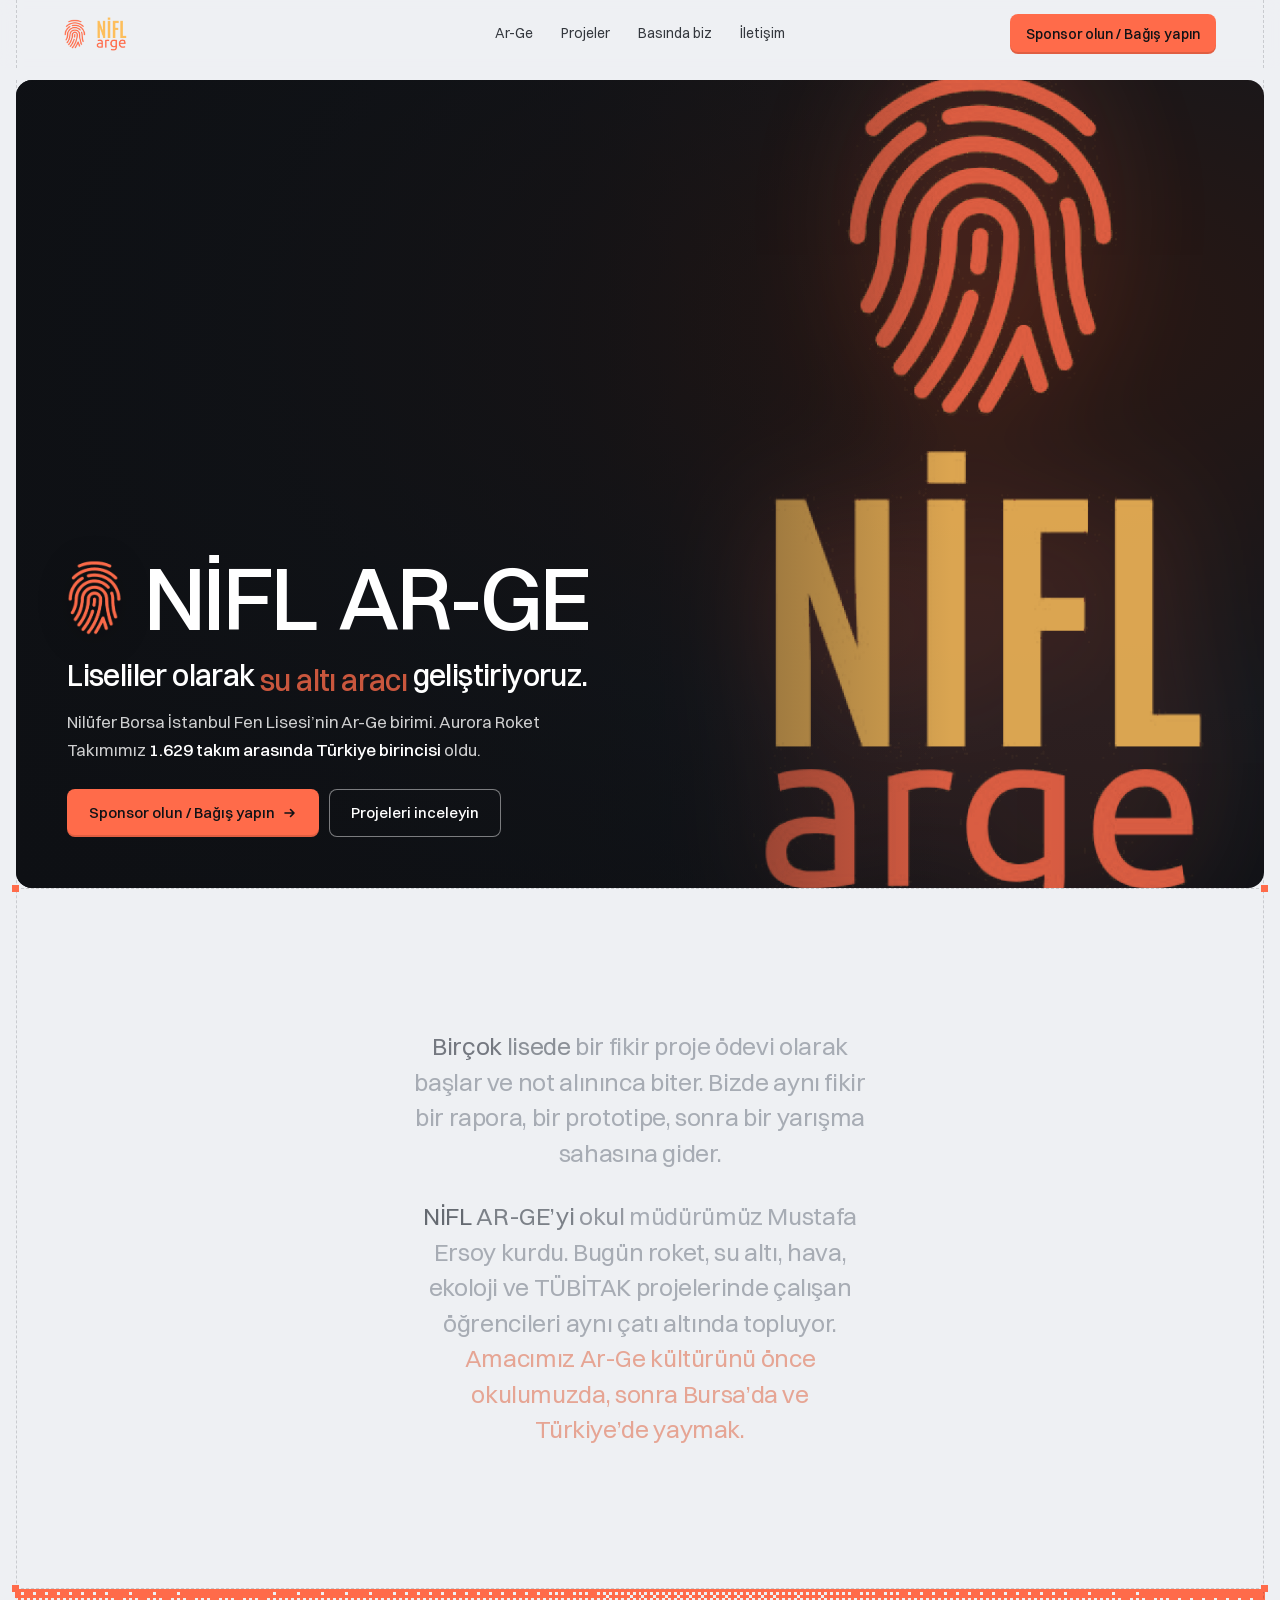
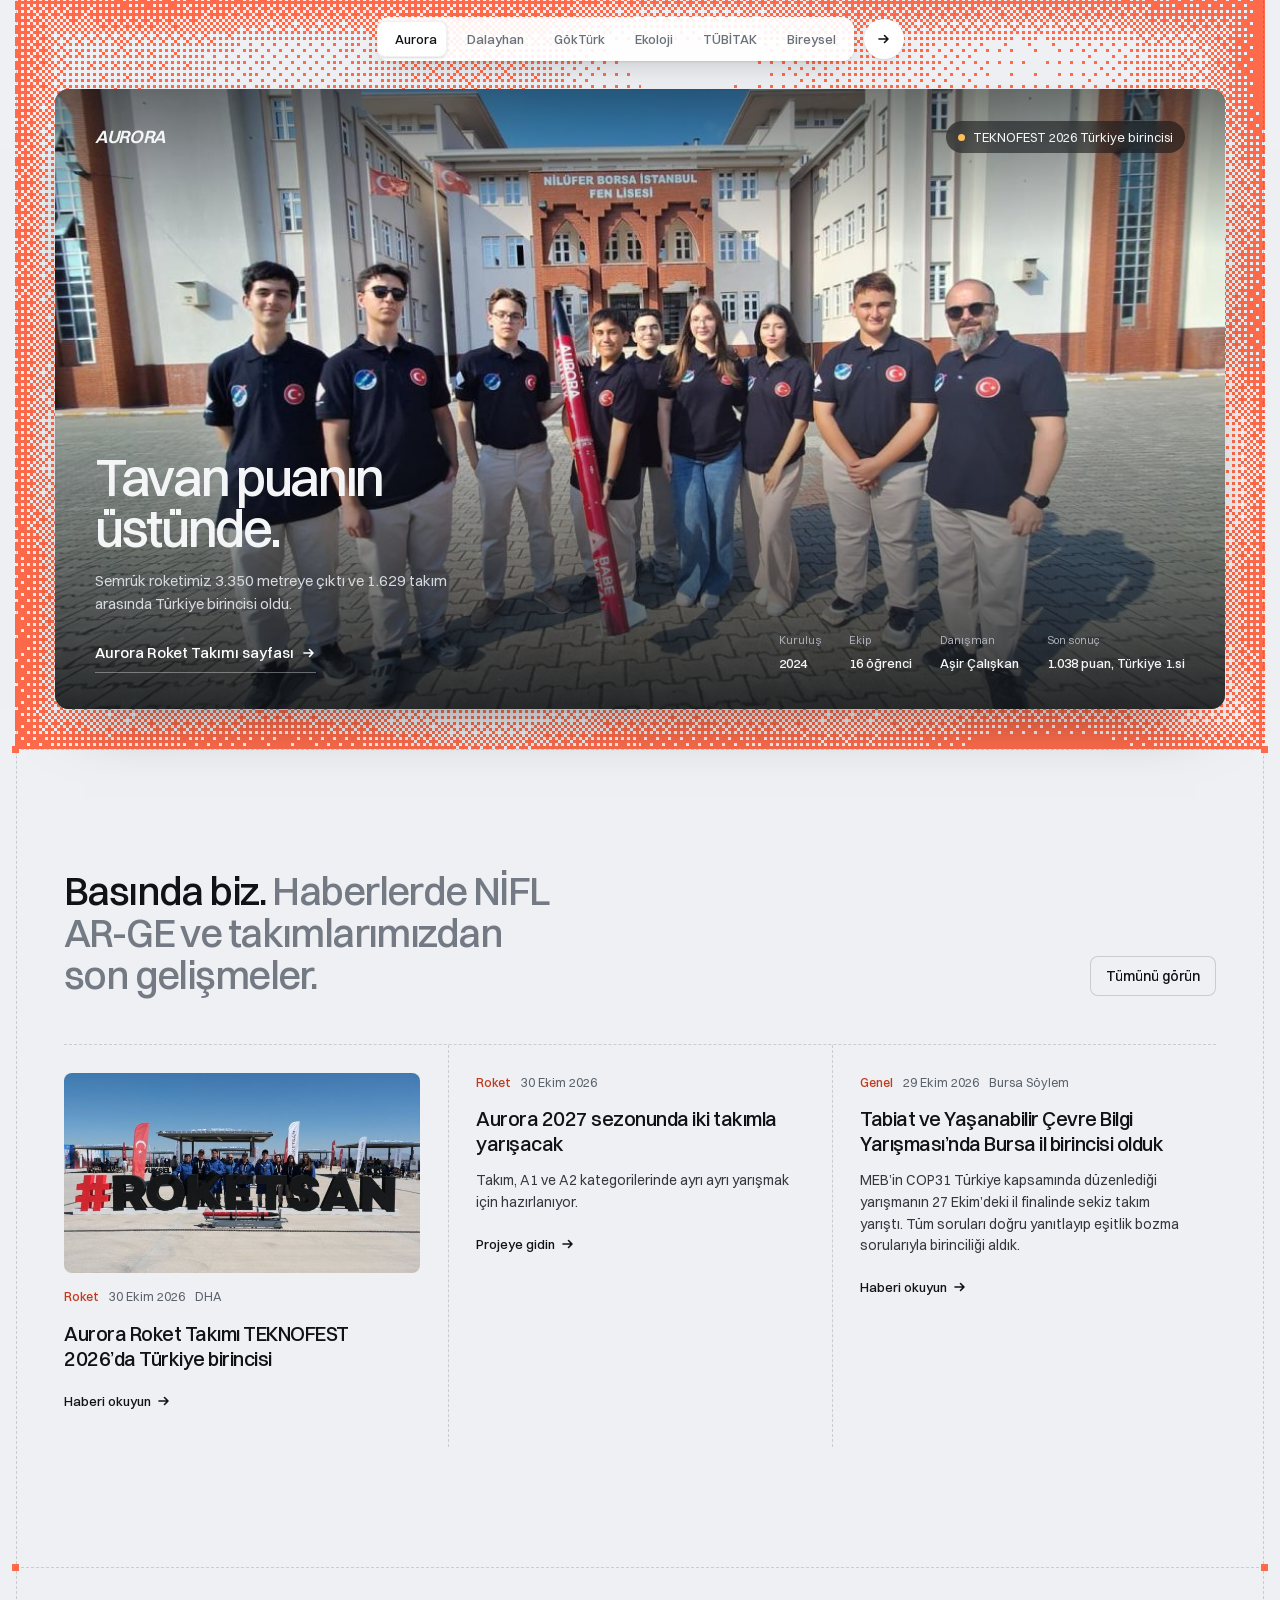
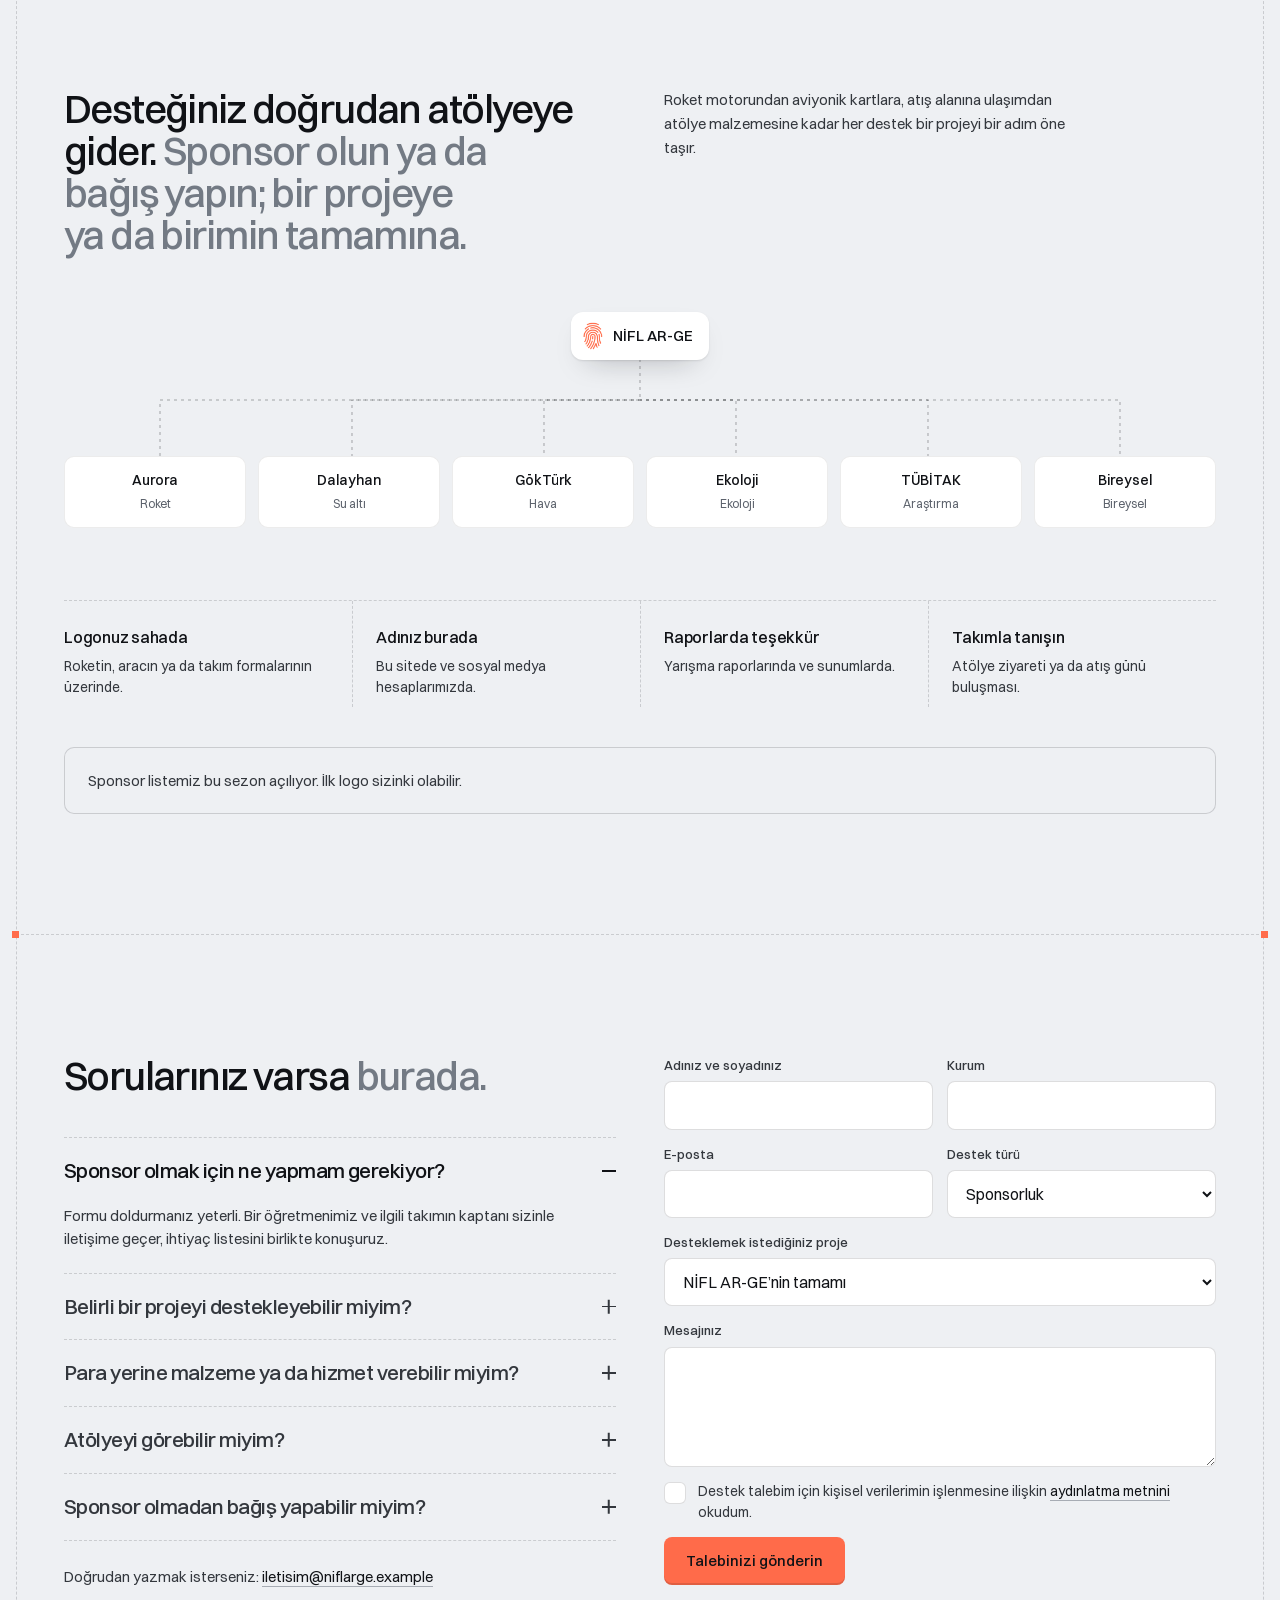
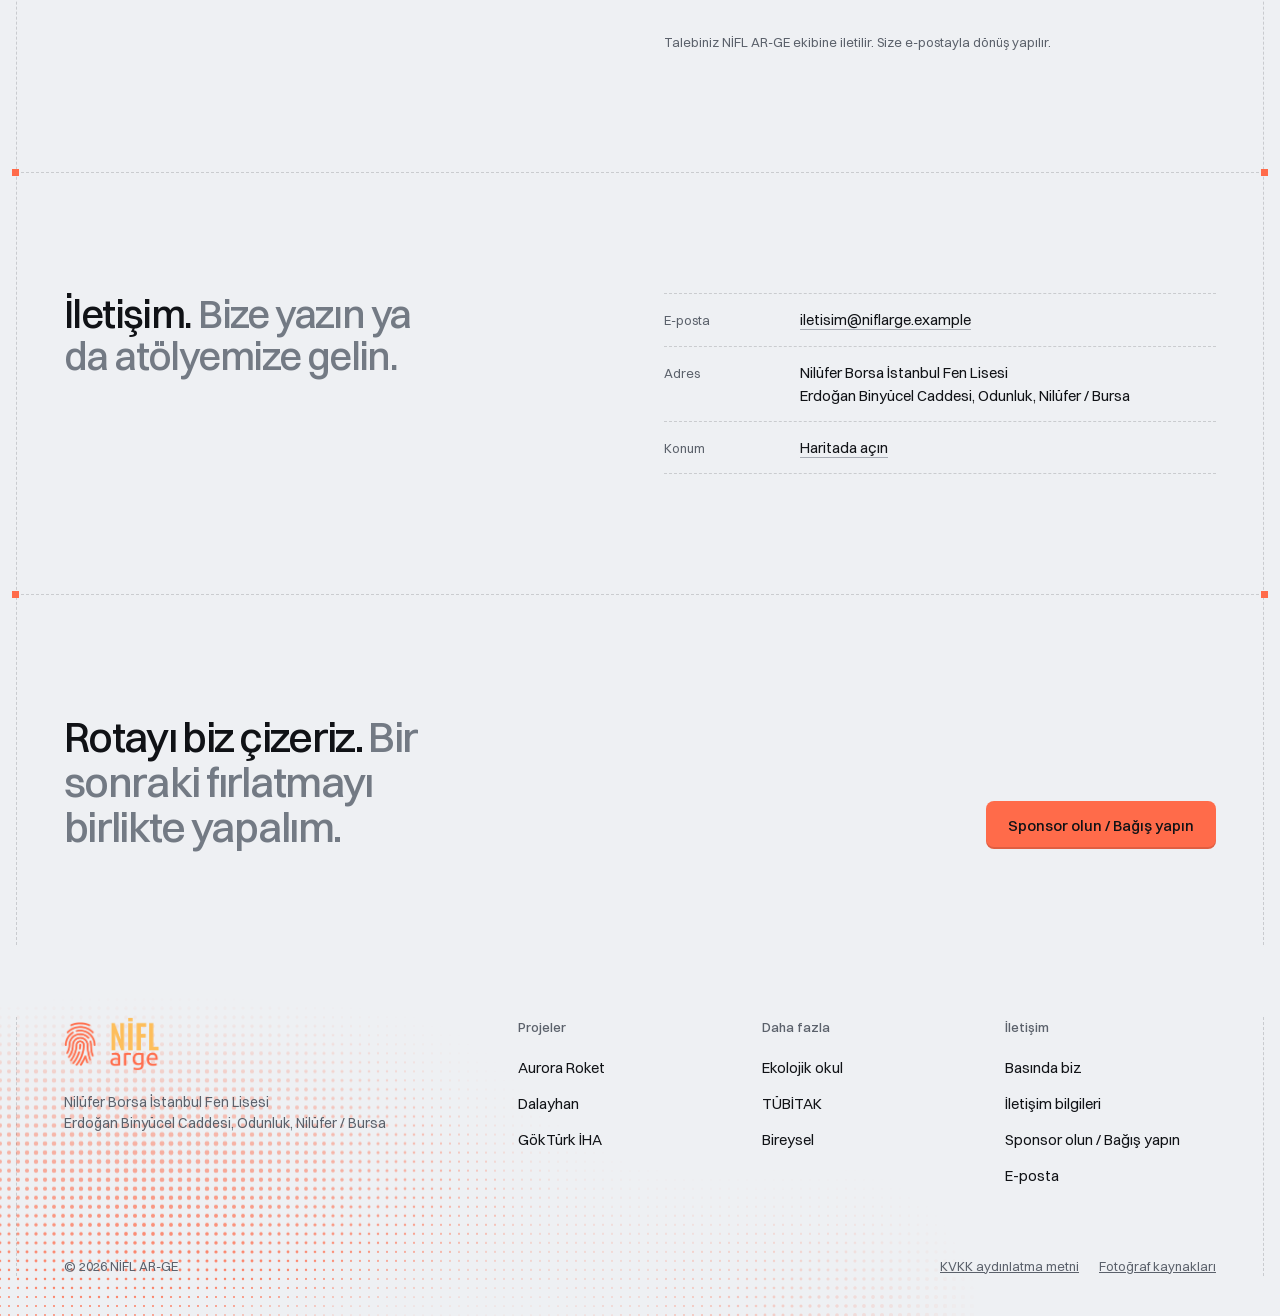
==== commit 89ddff6e: "Giriş arka planında logonun tamamı Co-Authored-By: Claude Opus 5.5 <noreply@anthropic.com>" ====
--- a/index.html
+++ b/index.html
@@ -14,7 +14,7 @@
 <meta name="theme-color" content="#eef0f3">
 <link rel="preload" href="assets/fonts/switzer-500.woff2" as="font" type="font/woff2" crossorigin>
 <link rel="preload" href="assets/fonts/switzer-400.woff2" as="font" type="font/woff2" crossorigin>
-<link rel="stylesheet" href="assets/css/site.css?v=31">
+<link rel="stylesheet" href="assets/css/site.css?v=32">
 <script>document.documentElement.classList.replace('no-js','js');setTimeout(()=>document.documentElement.classList.add('ready'),1600)</script>
 </head>
 <body>
@@ -48,7 +48,7 @@
 <main id="icerik">
   <div class="rails">
     <section class="hero hero--photo" aria-labelledby="h1">
-      <img class="hero__bg" data-cms-img="index.hero.gorsel1" src="assets/img/logo-mark.png" alt="" width="275" height="380" fetchpriority="high">
+      <img class="hero__bg" data-cms-img="index.hero.gorsel1" src="assets/img/logo-lockup.png" alt="" width="446" height="876" fetchpriority="high">
       <div class="hero__shade" aria-hidden="true"></div>
       <div class="hero__in">
         <div class="hero__brand"><img class="hero__logo" src="assets/img/logo-mark.png" alt="" width="275" height="380" data-rise><h1 data-cms="index.hero.h11" id="h1" data-split>NİFL AR-GE</h1></div>
--- a/assets/css/site.css
+++ b/assets/css/site.css
@@ -450,3 +450,7 @@
   .hero--photo .hero__bg { top: 6%; right: 50%; height: 58%; transform: translateX(50%); opacity: .55; }
   .hero--photo .hero__shade { background: linear-gradient(to top, rgba(14, 16, 20, .95) 0%, rgba(14, 16, 20, .7) 45%, rgba(14, 16, 20, 0) 80%); }
 }
+
+/* full logo (mark + NİFL arge) as the hero background */
+.hero--photo .hero__bg { height: 112%; right: 4%; opacity: .85; }
+@media (max-width: 639px) { .hero--photo .hero__bg { top: 4%; height: 50%; opacity: .5; } }
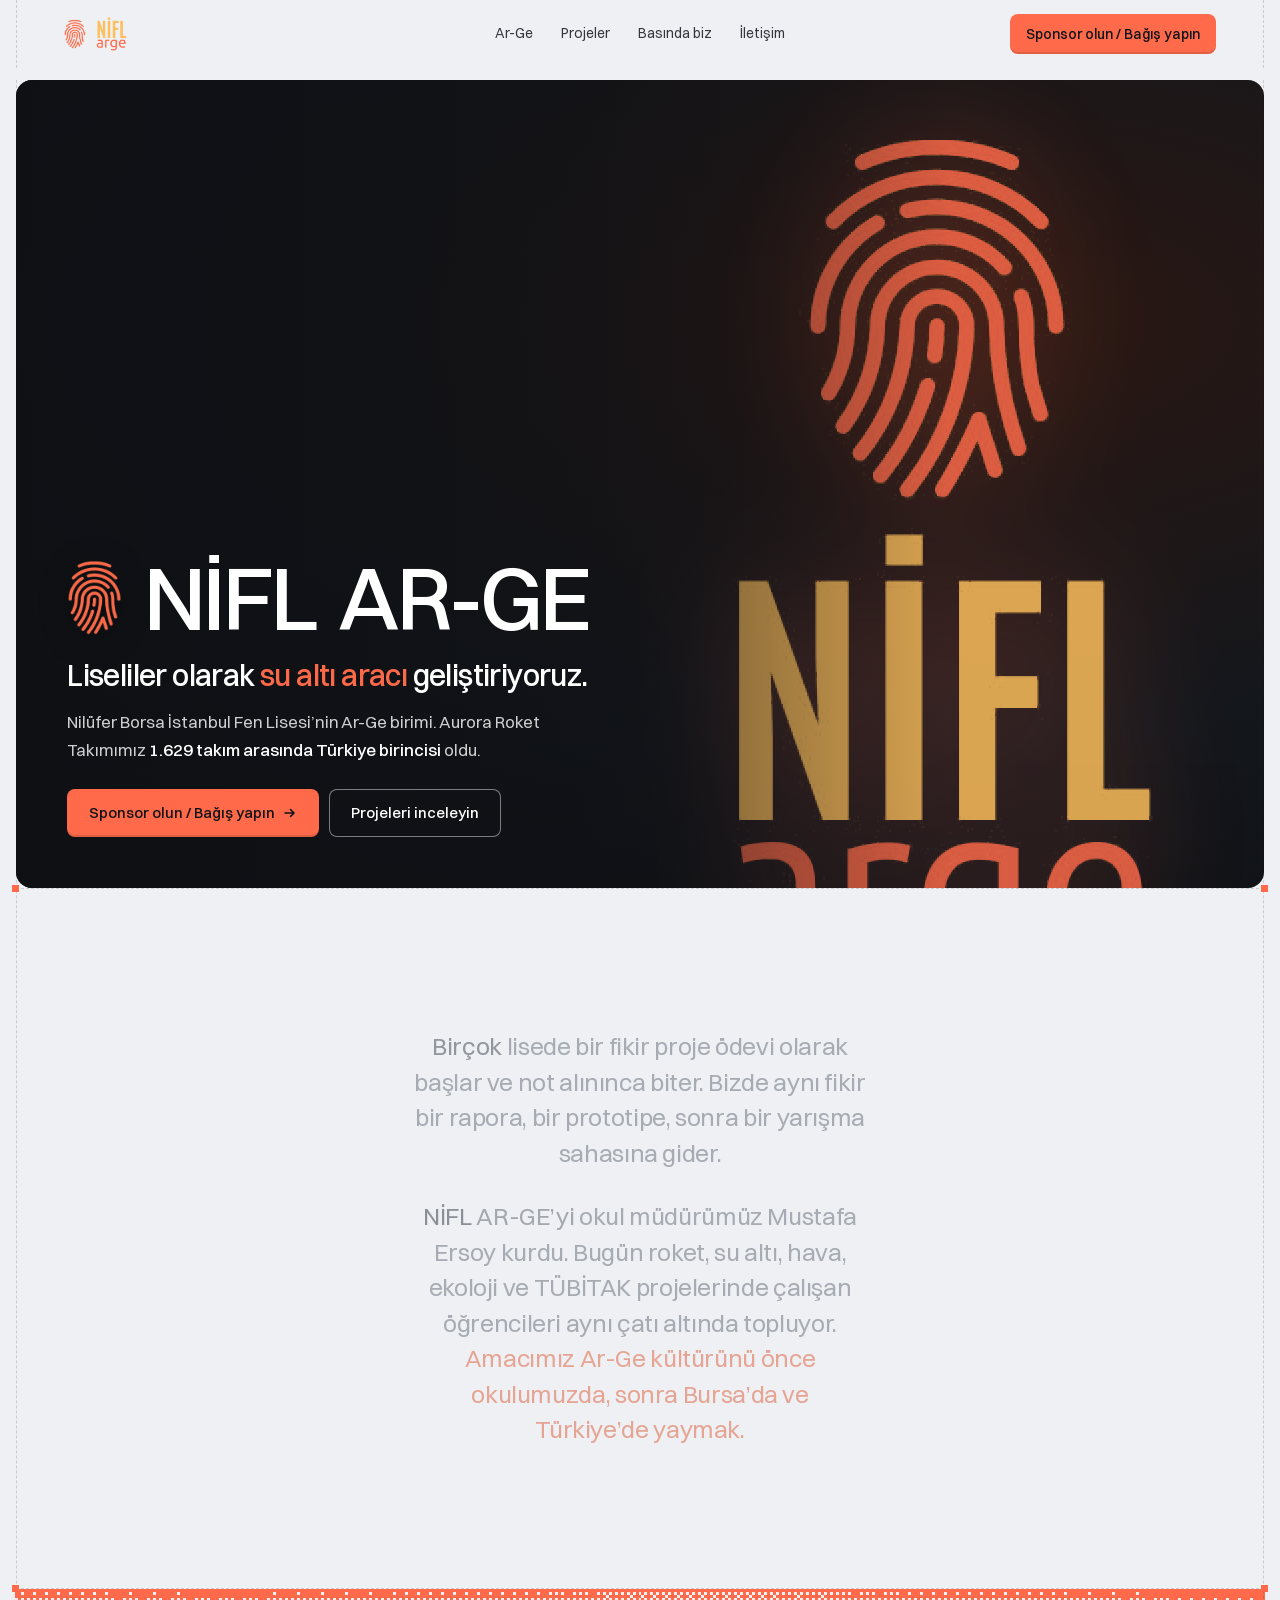
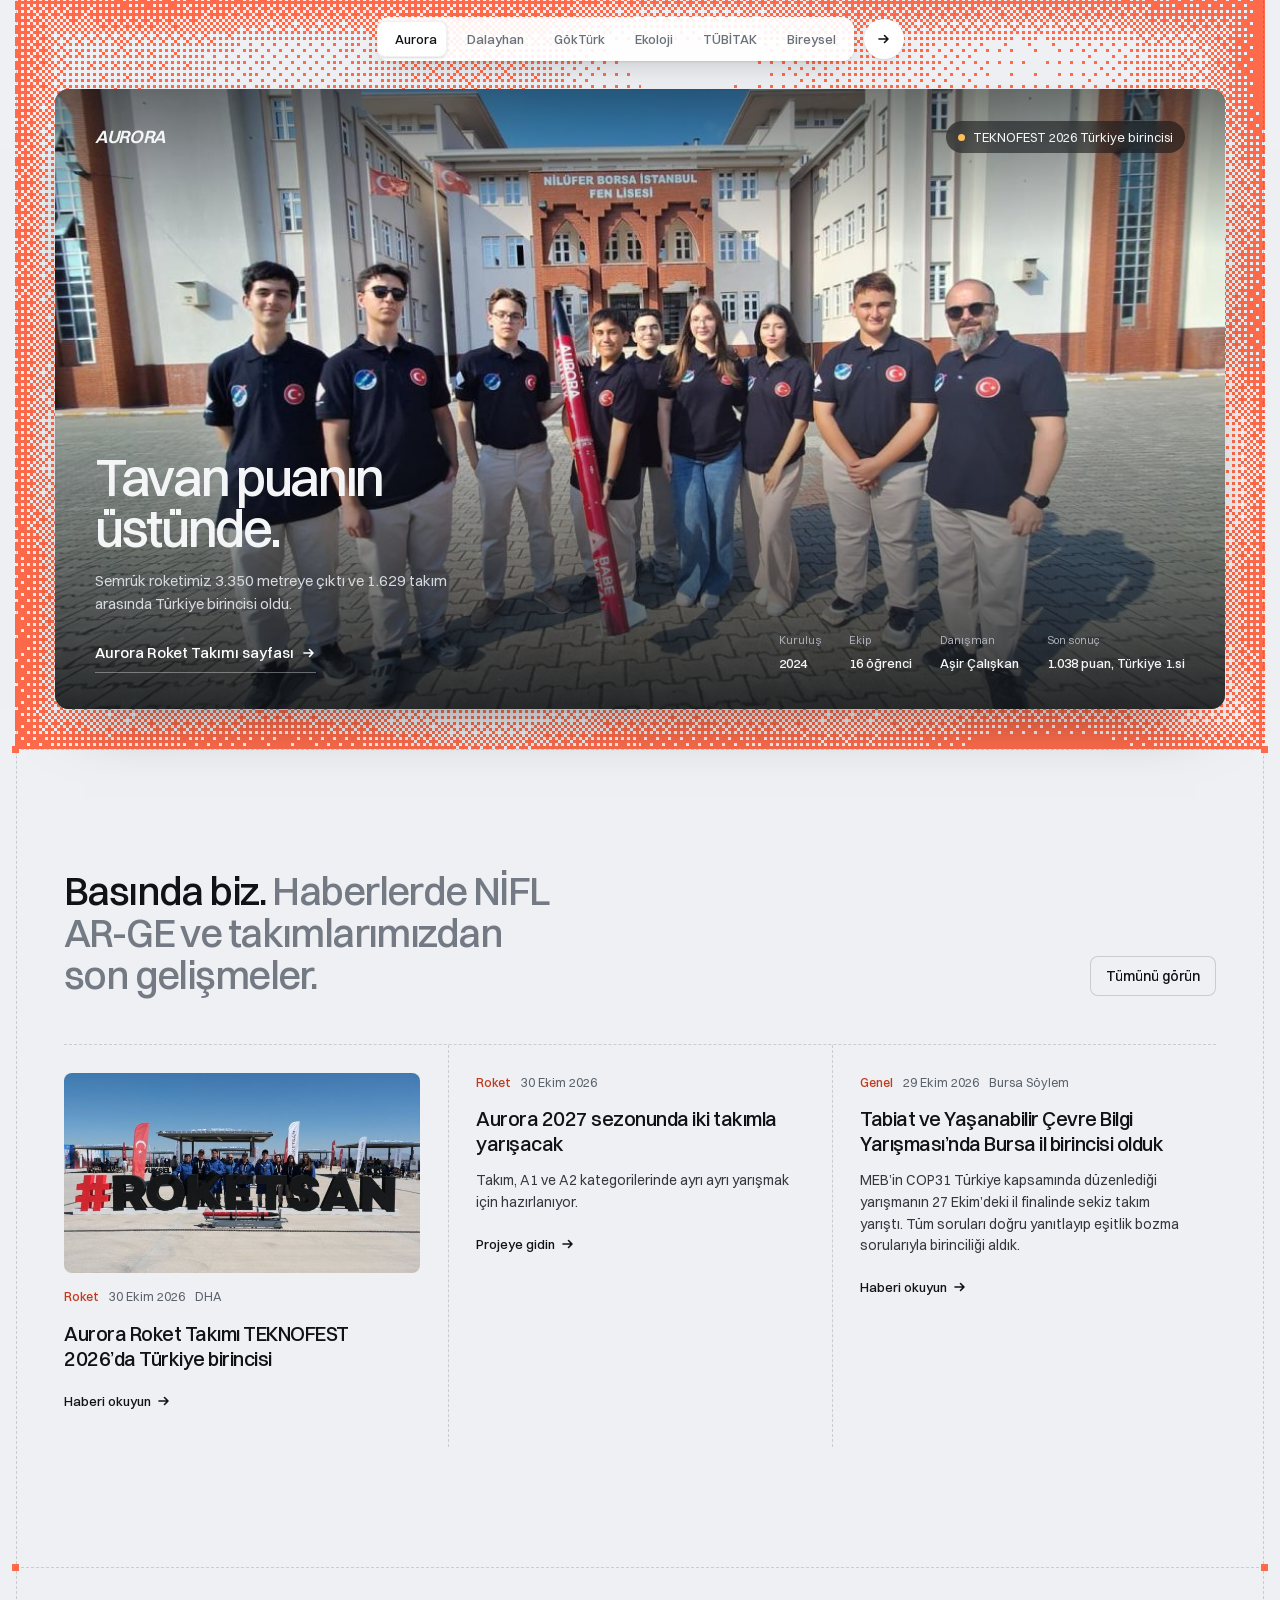
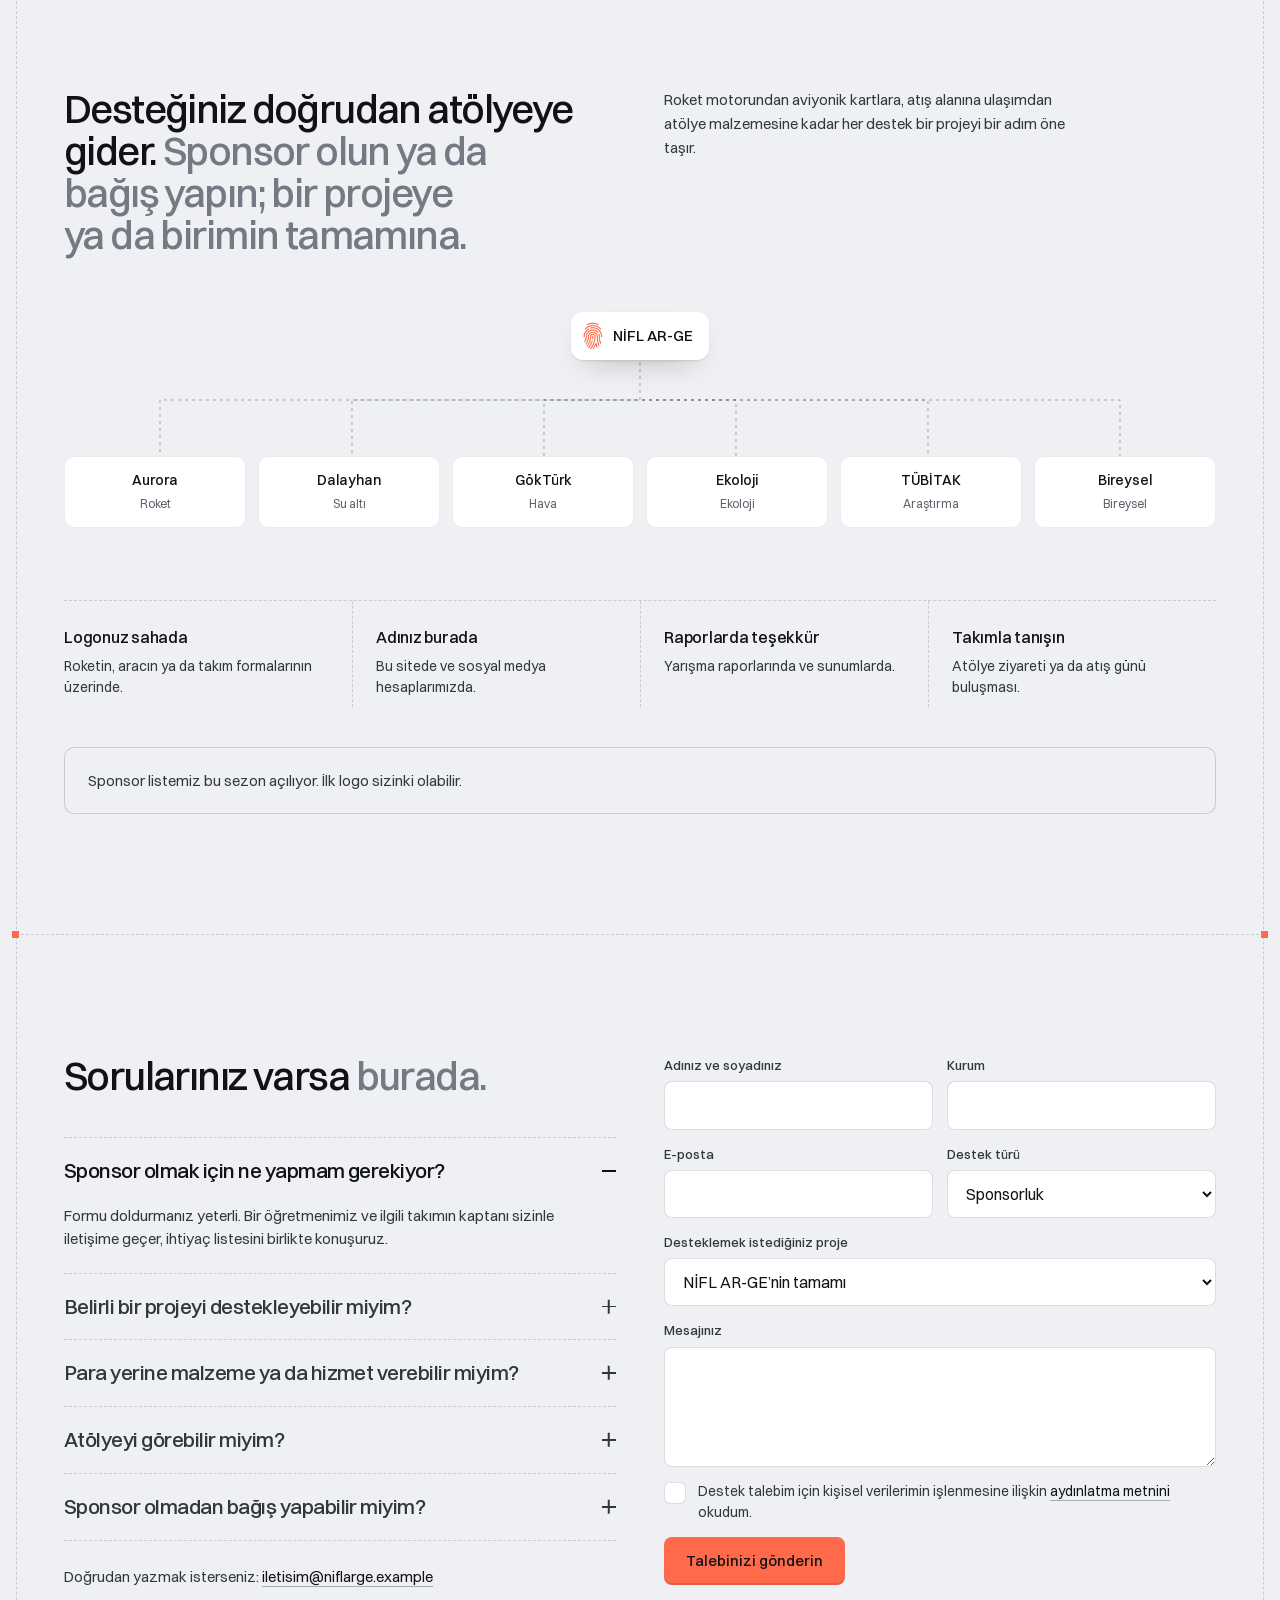
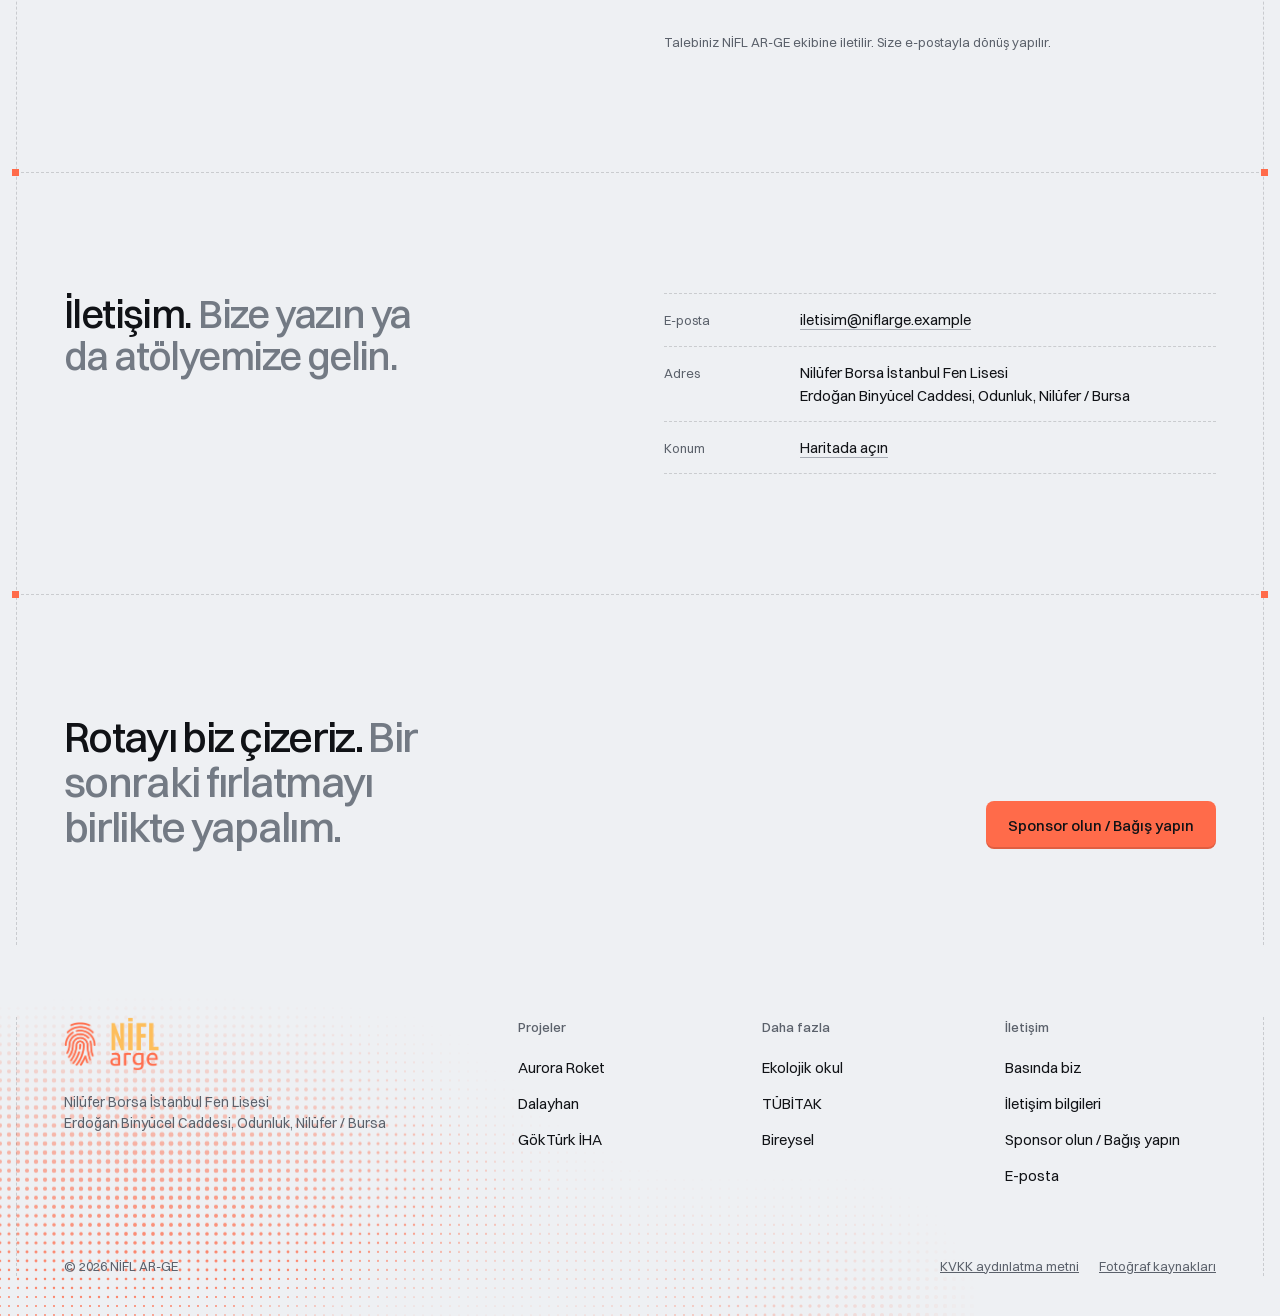
==== commit 0da50068: "Giriş logosu ortalı ve tam görünür Co-Authored-By: Claude Opus 5.5 <noreply@anthropic.com>" ====
--- a/index.html
+++ b/index.html
@@ -14,7 +14,7 @@
 <meta name="theme-color" content="#eef0f3">
 <link rel="preload" href="assets/fonts/switzer-500.woff2" as="font" type="font/woff2" crossorigin>
 <link rel="preload" href="assets/fonts/switzer-400.woff2" as="font" type="font/woff2" crossorigin>
-<link rel="stylesheet" href="assets/css/site.css?v=32">
+<link rel="stylesheet" href="assets/css/site.css?v=33">
 <script>document.documentElement.classList.replace('no-js','js');setTimeout(()=>document.documentElement.classList.add('ready'),1600)</script>
 </head>
 <body>
@@ -48,7 +48,7 @@
 <main id="icerik">
   <div class="rails">
     <section class="hero hero--photo" aria-labelledby="h1">
-      <img class="hero__bg" data-cms-img="index.hero.gorsel1" src="assets/img/logo-lockup.png" alt="" width="446" height="876" fetchpriority="high">
+      <div class="hero__mark" aria-hidden="true"><img class="hero__bg" data-cms-img="index.hero.gorsel1" src="assets/img/logo-lockup.png" alt="" width="446" height="876" fetchpriority="high"></div>
       <div class="hero__shade" aria-hidden="true"></div>
       <div class="hero__in">
         <div class="hero__brand"><img class="hero__logo" src="assets/img/logo-mark.png" alt="" width="275" height="380" data-rise><h1 data-cms="index.hero.h11" id="h1" data-split>NİFL AR-GE</h1></div>
--- a/assets/css/site.css
+++ b/assets/css/site.css
@@ -454,3 +454,12 @@
 /* full logo (mark + NİFL arge) as the hero background */
 .hero--photo .hero__bg { height: 112%; right: 4%; opacity: .85; }
 @media (max-width: 639px) { .hero--photo .hero__bg { top: 4%; height: 50%; opacity: .5; } }
+
+/* the logo sits in its own box so it is always whole and centred; GSAP only moves the image inside */
+.hero__mark { position: absolute; z-index: -2; top: 6%; bottom: 6%; right: 5%; width: 42%; display: grid; place-items: center; pointer-events: none; }
+.hero--photo .hero__mark .hero__bg { position: static; inset: auto; top: auto; right: auto; left: auto; transform: none; width: auto; height: auto; max-width: 100%; max-height: 100%; object-fit: contain; }
+@media (max-width: 900px) {
+  .hero__mark { top: 5%; bottom: auto; left: 0; right: 0; width: auto; height: 46%; }
+  .hero--photo .hero__mark .hero__bg { opacity: .5; }
+  .hero--photo .hero__shade { background: linear-gradient(to top, rgba(14, 16, 20, .95) 0%, rgba(14, 16, 20, .7) 45%, rgba(14, 16, 20, 0) 80%); }
+}
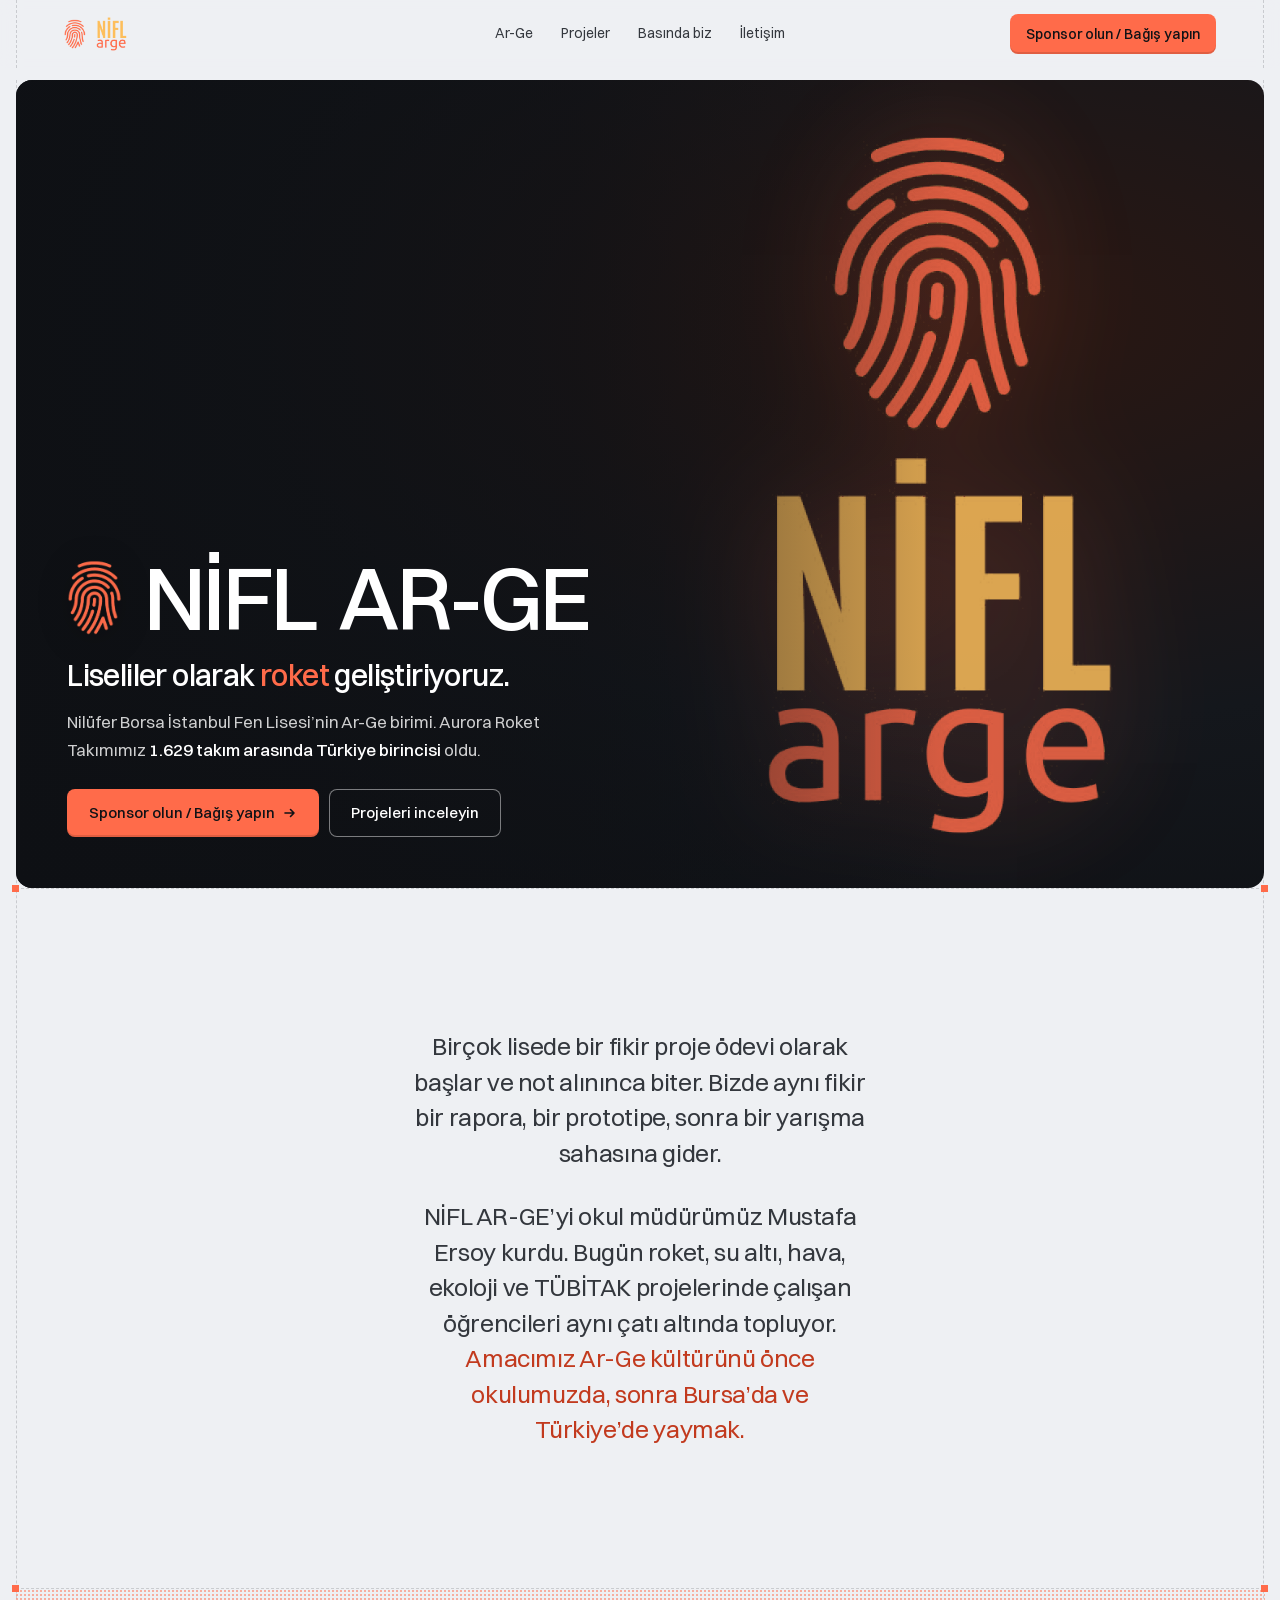
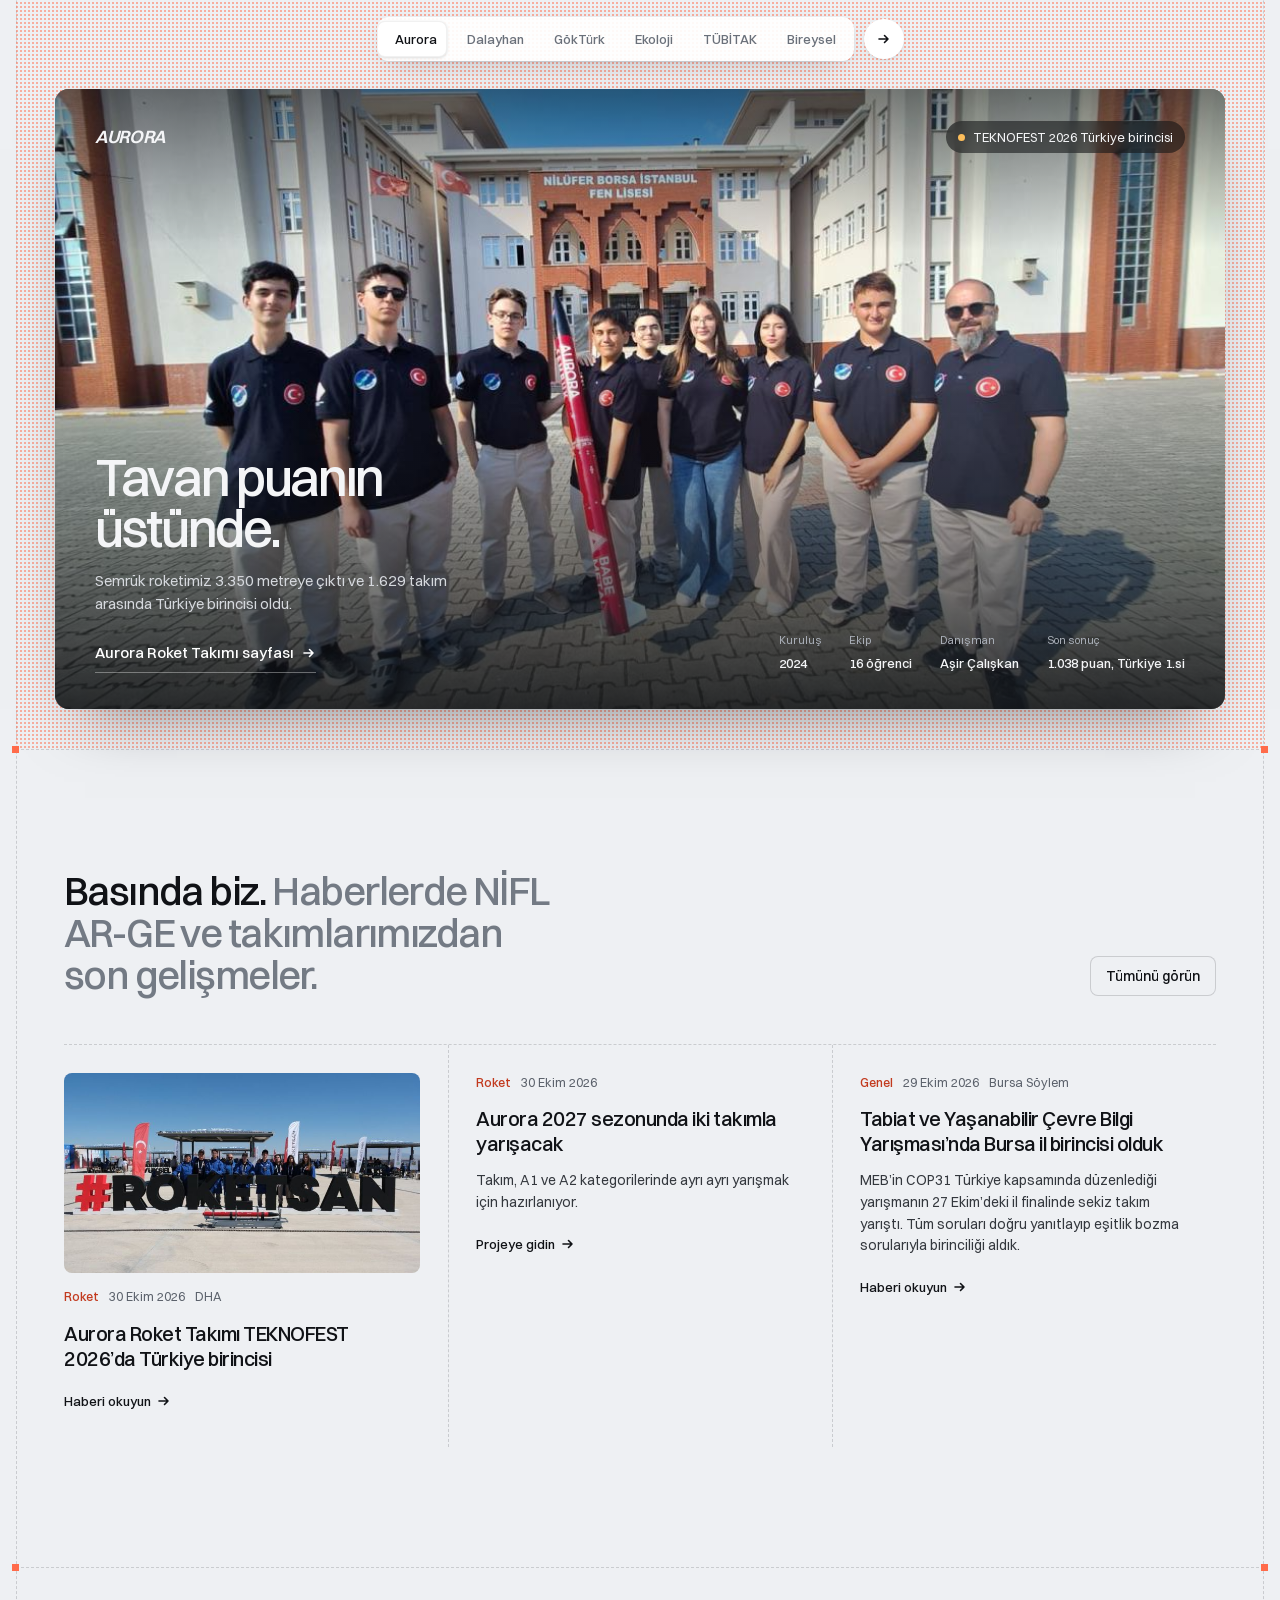
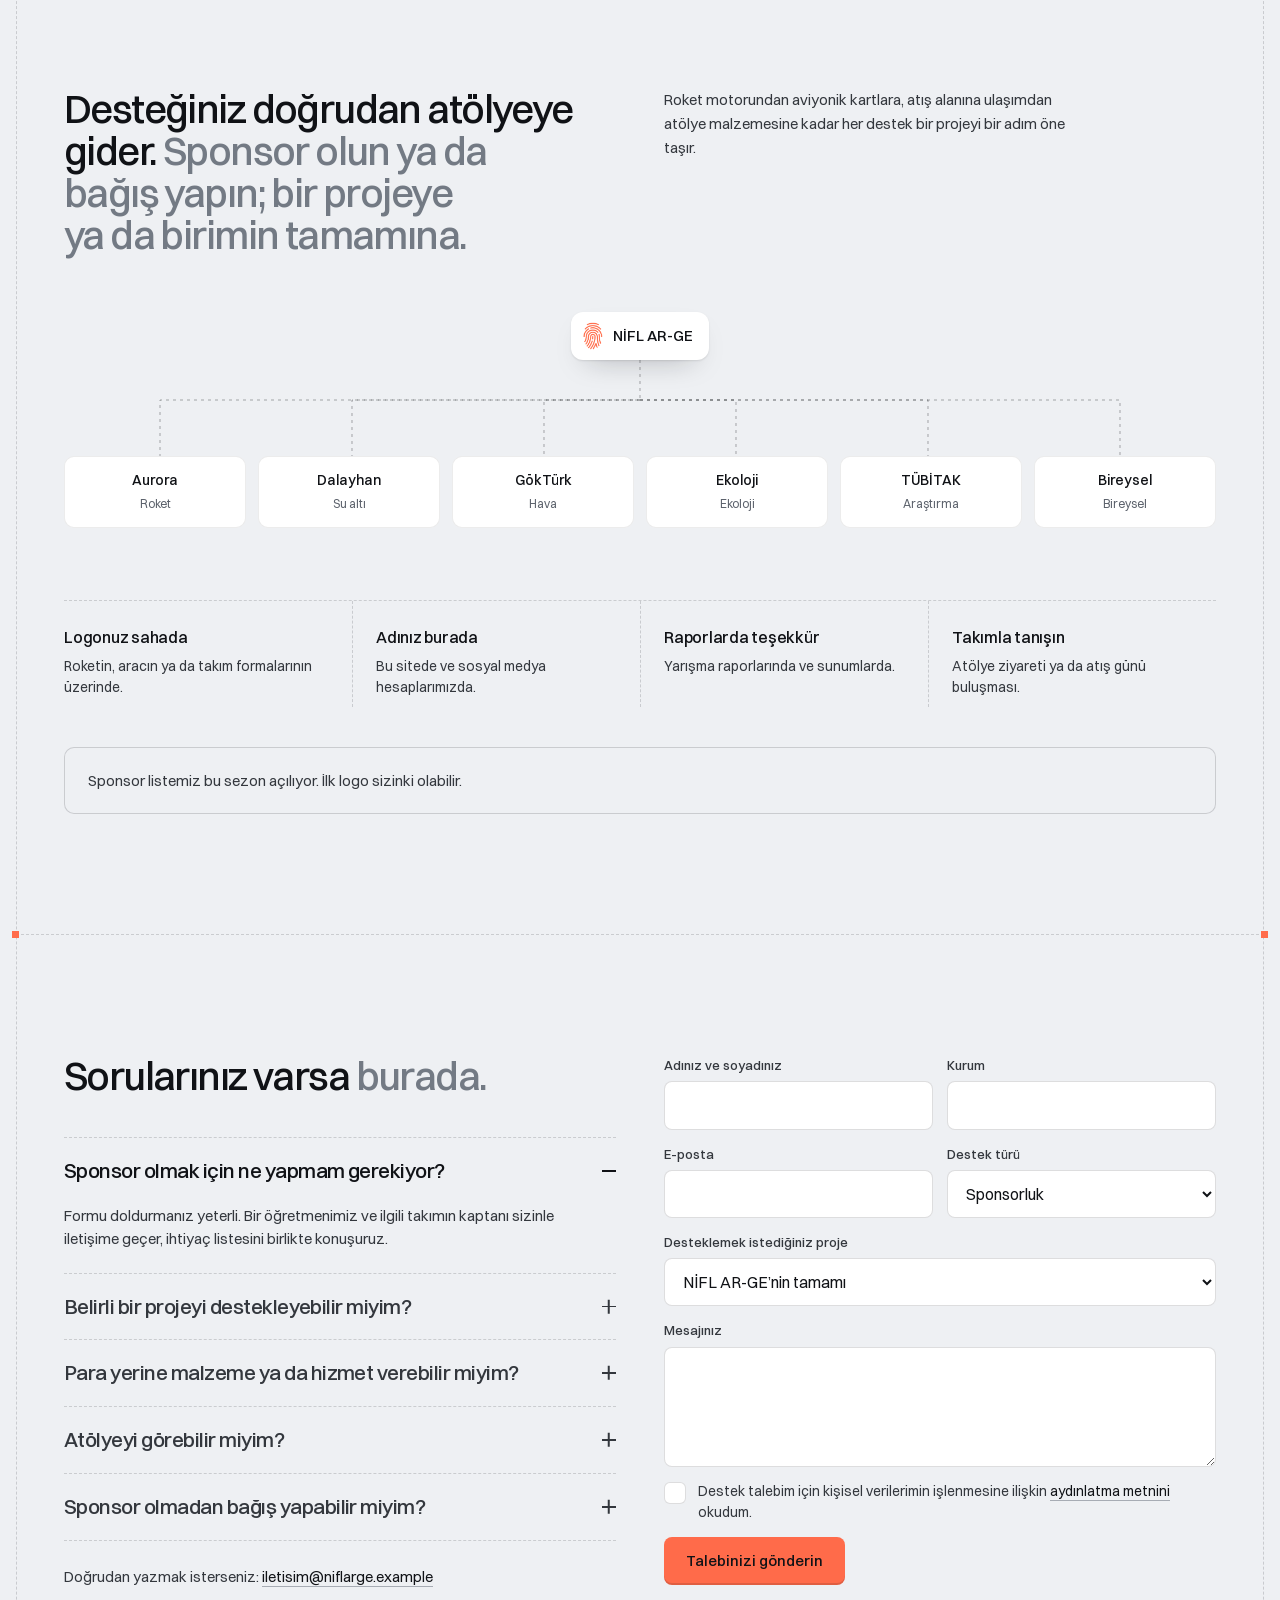
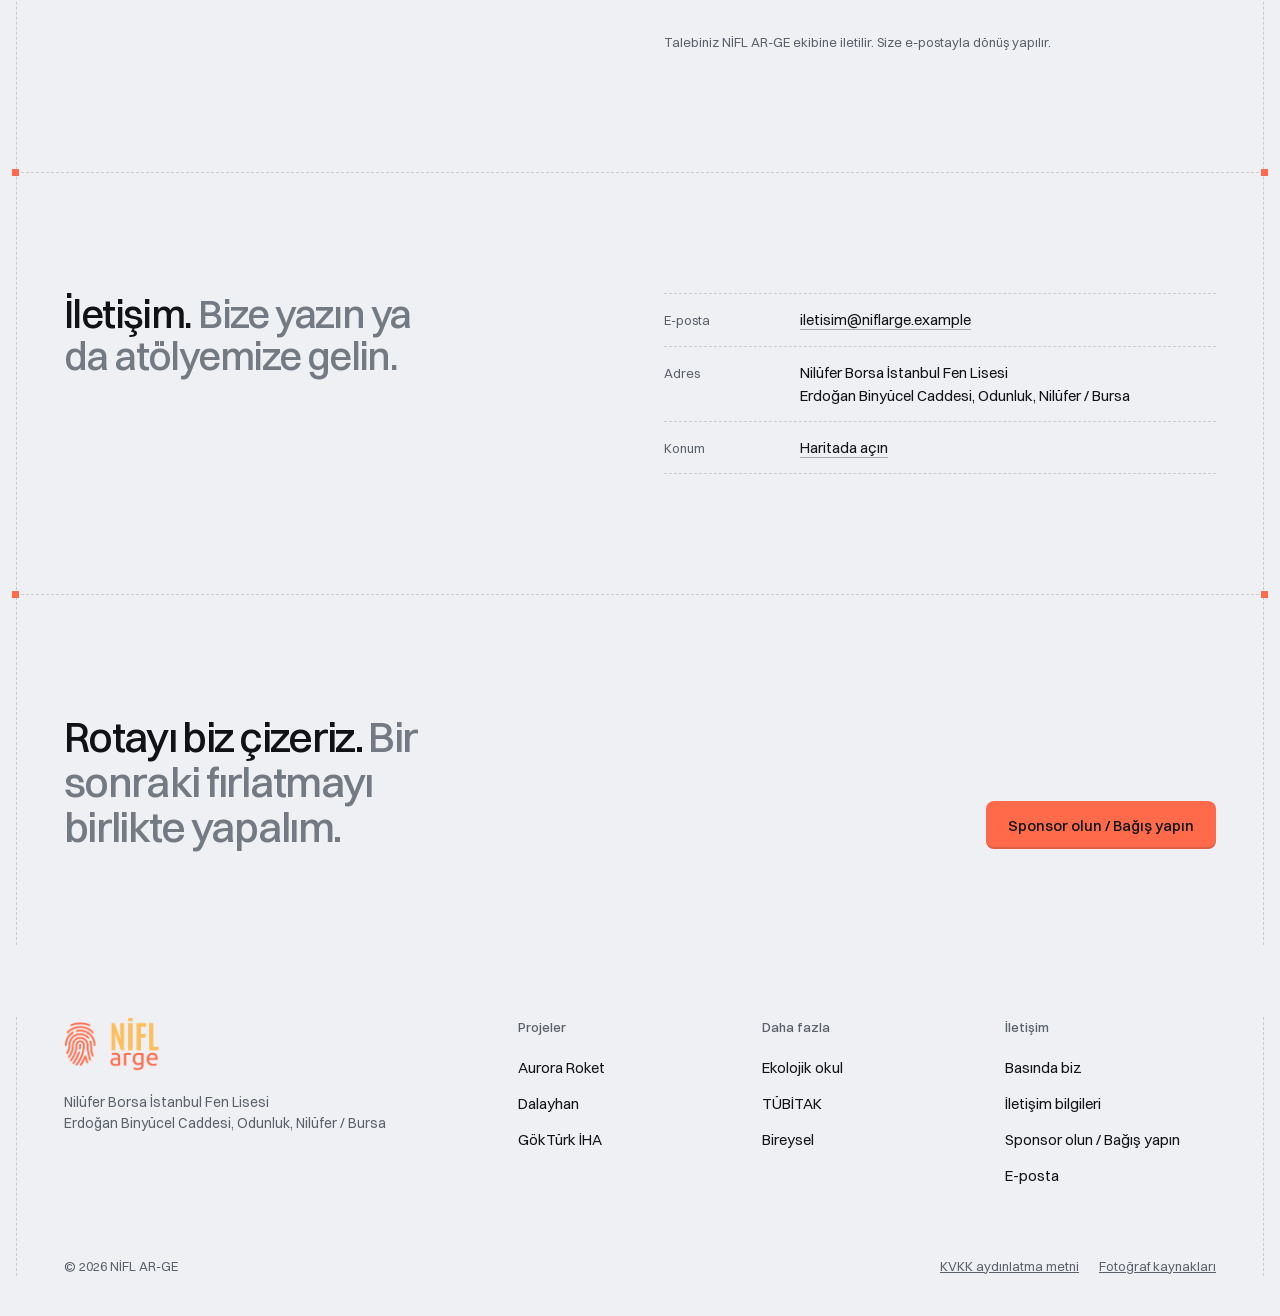
==== commit 7c55149a: "Giriş logosu kutusuna sığıyor Co-Authored-By: Claude Opus 5.5 <noreply@anthropic.com>" ====
--- a/index.html
+++ b/index.html
@@ -14,7 +14,7 @@
 <meta name="theme-color" content="#eef0f3">
 <link rel="preload" href="assets/fonts/switzer-500.woff2" as="font" type="font/woff2" crossorigin>
 <link rel="preload" href="assets/fonts/switzer-400.woff2" as="font" type="font/woff2" crossorigin>
-<link rel="stylesheet" href="assets/css/site.css?v=33">
+<link rel="stylesheet" href="assets/css/site.css?v=34">
 <script>document.documentElement.classList.replace('no-js','js');setTimeout(()=>document.documentElement.classList.add('ready'),1600)</script>
 </head>
 <body>
--- a/assets/css/site.css
+++ b/assets/css/site.css
@@ -463,3 +463,5 @@
   .hero--photo .hero__mark .hero__bg { opacity: .5; }
   .hero--photo .hero__shade { background: linear-gradient(to top, rgba(14, 16, 20, .95) 0%, rgba(14, 16, 20, .7) 45%, rgba(14, 16, 20, 0) 80%); }
 }
+.hero__mark { display: flex; justify-content: center; align-items: center; }
+.hero--photo .hero__mark .hero__bg { height: 100%; width: auto; max-height: none; }
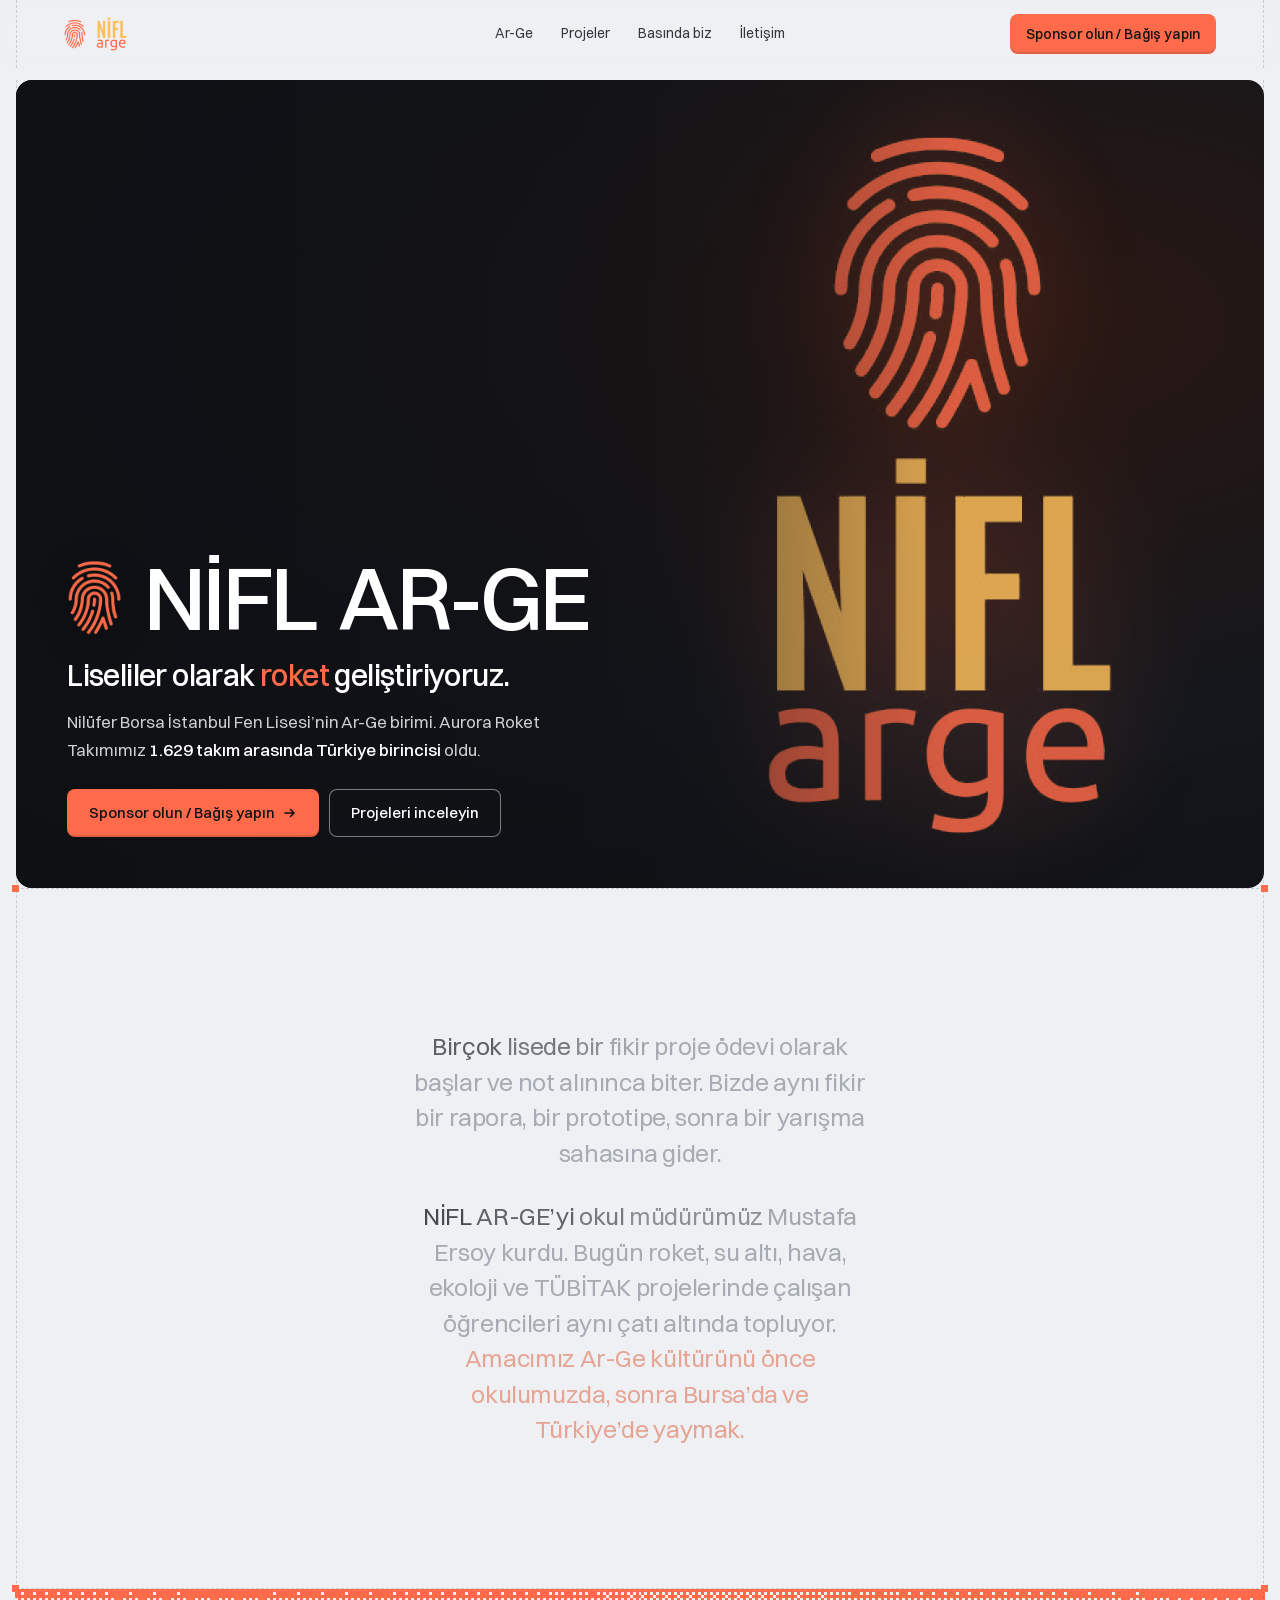
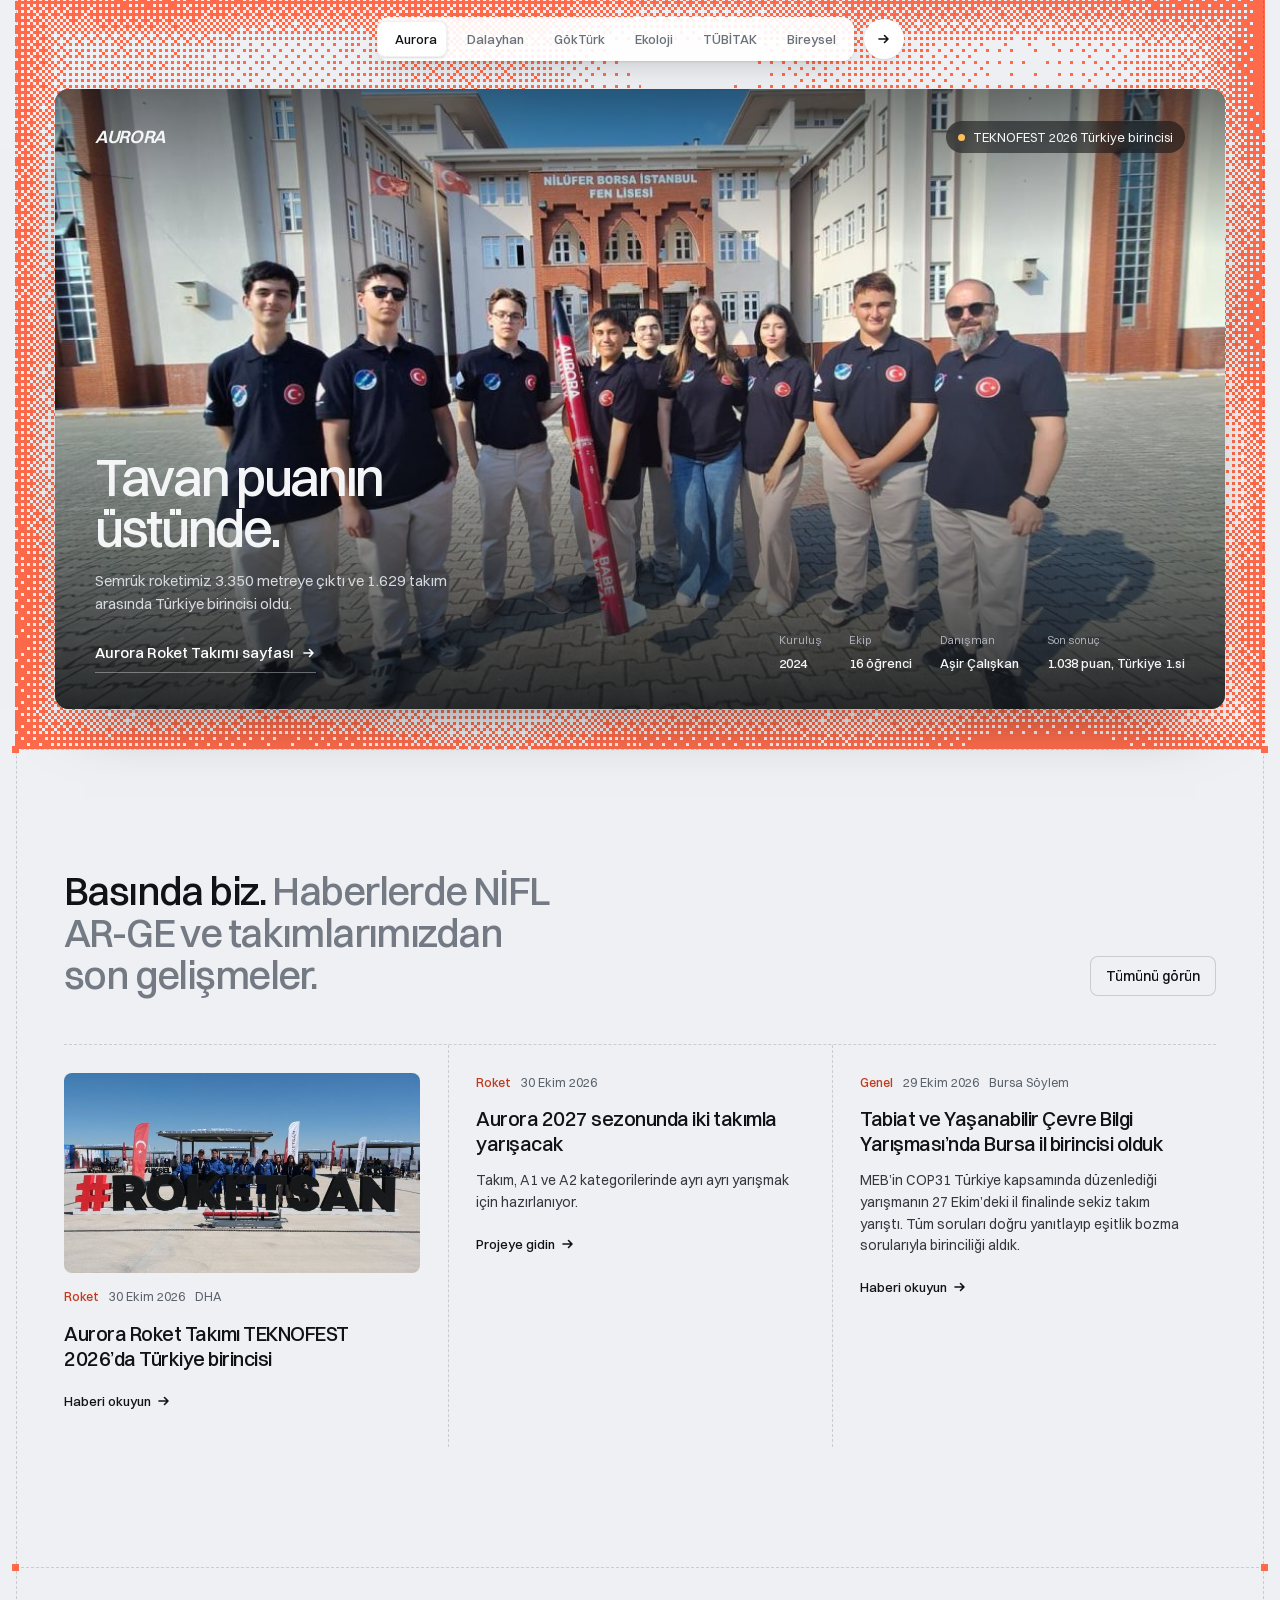
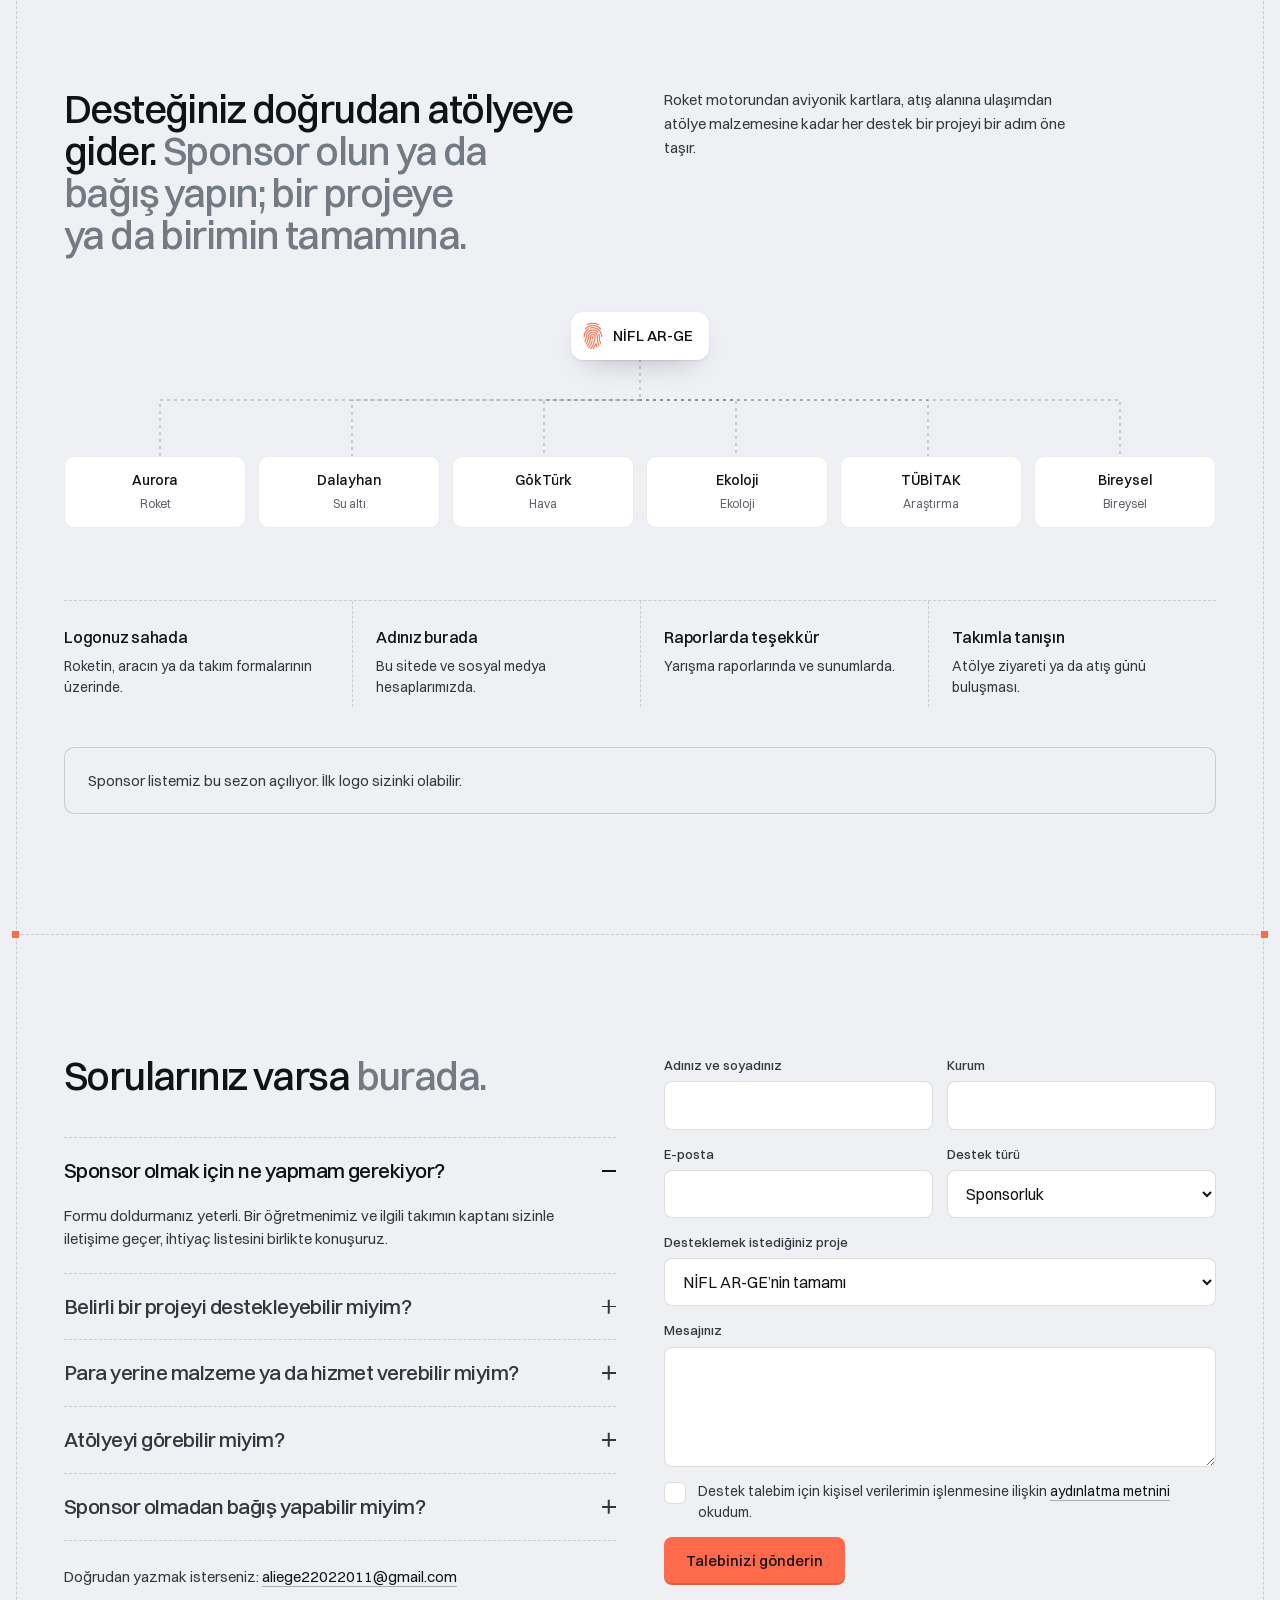
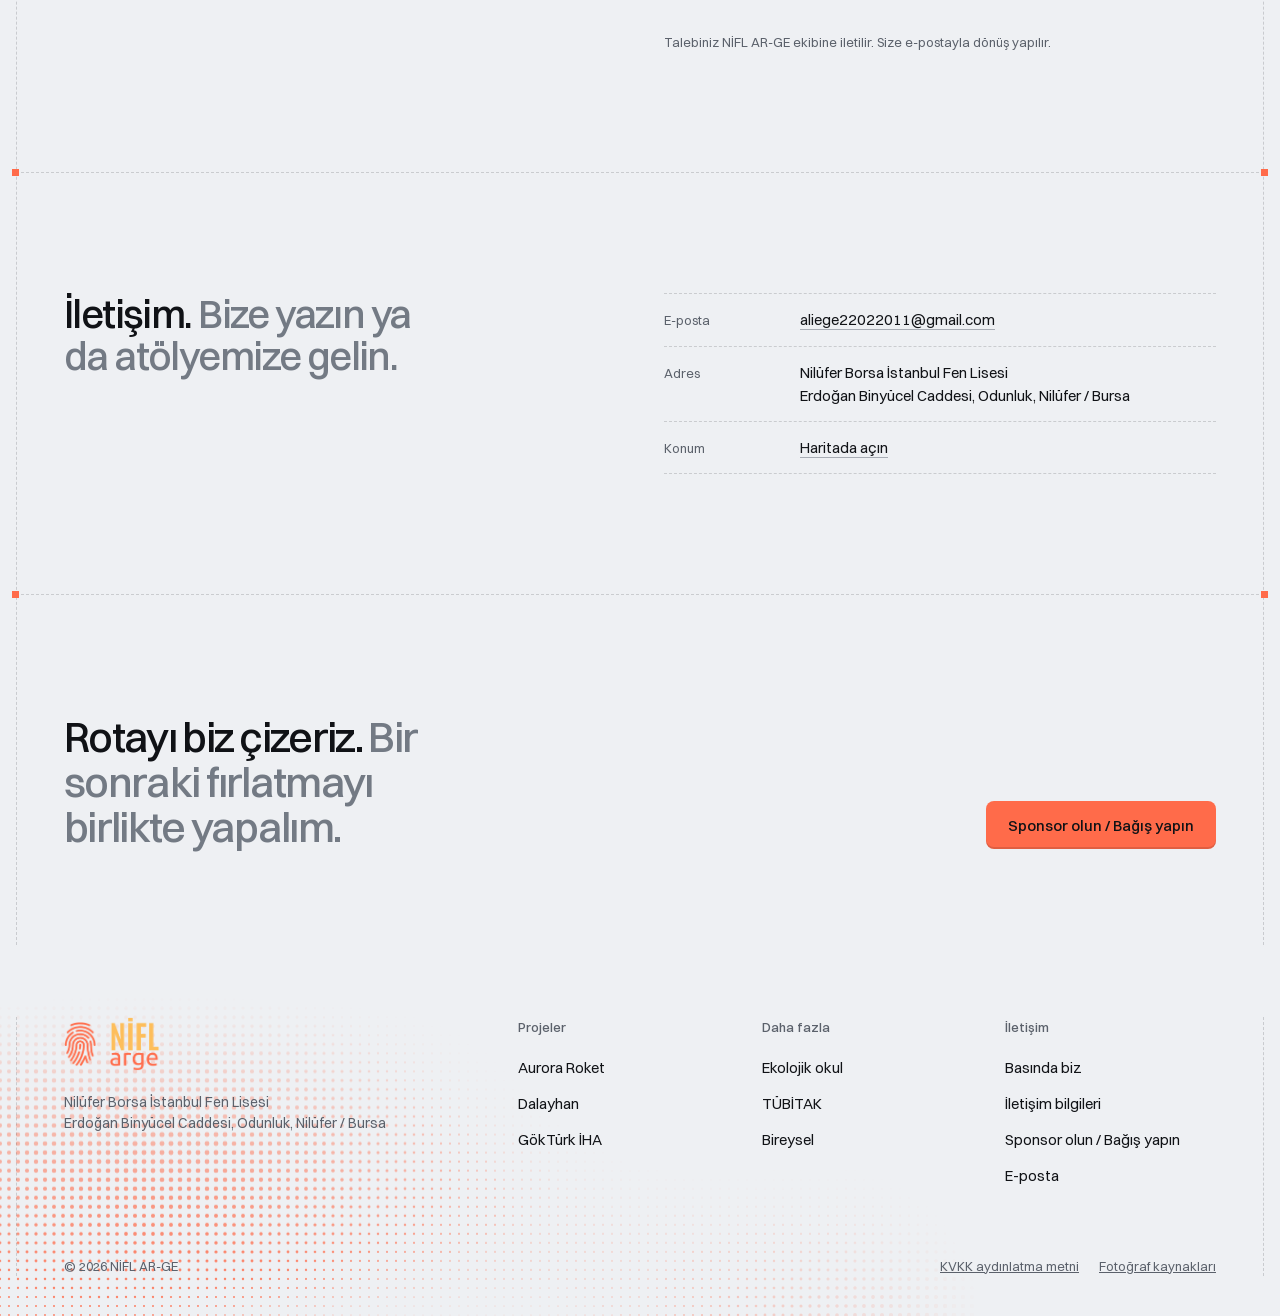
==== commit 16759483: "Geçici iletişim e-postası Co-Authored-By: Claude Opus 5.5 <noreply@anthropic.com>" ====
--- a/index.html
+++ b/index.html
@@ -14,7 +14,7 @@
 <meta name="theme-color" content="#eef0f3">
 <link rel="preload" href="assets/fonts/switzer-500.woff2" as="font" type="font/woff2" crossorigin>
 <link rel="preload" href="assets/fonts/switzer-400.woff2" as="font" type="font/woff2" crossorigin>
-<link rel="stylesheet" href="assets/css/site.css?v=34">
+<link rel="stylesheet" href="assets/css/site.css?v=35">
 <script>document.documentElement.classList.replace('no-js','js');setTimeout(()=>document.documentElement.classList.add('ready'),1600)</script>
 </head>
 <body>
@@ -135,9 +135,9 @@
             <li><button data-cms="index.form.button5" data-cms-ilk type="button" aria-expanded="false" aria-controls="q5">Sponsor olmadan bağış yapabilir miyim?<i aria-hidden="true"></i></button>
               <div class="faq__a" id="q5" hidden><p data-cms="index.q5.p1">Evet. Formda destek türü olarak “Bağış”ı seçin; bağışın nasıl yapılacağını size e-postayla iletelim. Her tutar bir projeyi bir adım öne taşır.</p></div></li>
           </ul>
-          <p class="lede" style="margin-top:24px">Doğrudan yazmak isterseniz: <a class="link" data-mail href="mailto:iletisim@niflarge.example">iletisim@niflarge.example</a></p>
+          <p class="lede" style="margin-top:24px">Doğrudan yazmak isterseniz: <a class="link" data-mail href="mailto:aliege22022011@gmail.com">aliege22022011@gmail.com</a></p>
         </div>
-        <form class="form" action="mailto:iletisim@niflarge.example" method="post" enctype="text/plain" novalidate data-form>
+        <form class="form" action="mailto:aliege22022011@gmail.com" method="post" enctype="text/plain" novalidate data-form>
           <div class="row">
             <div class="field"><label for="f-ad">Adınız ve soyadınız</label><input id="f-ad" name="ad" autocomplete="name" required aria-describedby="e-ad"><p class="field__err" id="e-ad" hidden>Adınızı ve soyadınızı yazın.</p></div>
             <div class="field"><label for="f-kurum">Kurum</label><input id="f-kurum" name="kurum" autocomplete="organization" required aria-describedby="e-kurum"><p class="field__err" id="e-kurum" hidden>Firmanızın ya da kurumunuzun adını yazın.</p></div>
@@ -166,7 +166,7 @@
       <div class="split">
         <h2 data-cms="index.iletisim.h21" data-cms-html class="h2" id="il-h">İletişim. <span class="dim">Bize yazın ya da atölyemize gelin.</span></h2>
         <ul class="rows" style="margin:0">
-          <li><span data-cms="index.iletisim.span1">E-posta</span><span><a class="link" data-mail href="mailto:iletisim@niflarge.example">iletisim@niflarge.example</a></span></li>
+          <li><span data-cms="index.iletisim.span1">E-posta</span><span><a class="link" data-mail href="mailto:aliege22022011@gmail.com">aliege22022011@gmail.com</a></span></li>
           <li><span data-cms="index.iletisim.span3">Adres</span><span data-cms="index.iletisim.span4" data-cms-html>Nilüfer Borsa İstanbul Fen Lisesi<br>Erdoğan Binyücel Caddesi, Odunluk, Nilüfer / Bursa</span></li>
           <li><span data-cms="index.iletisim.span5">Konum</span><span data-cms="index.iletisim.span6" data-cms-html><a class="link" data-map href="https://www.openstreetmap.org/search?query=Erdo%C4%9Fan%20Biny%C3%BCcel%20Caddesi%20Odunluk%20Nil%C3%BCfer%20Bursa" target="_blank" rel="noopener">Haritada açın</a></span></li>
         </ul>
@@ -193,7 +193,7 @@
       </div>
       <div><h3 data-cms="ortak.foot.h31">Projeler</h3><ul><li><a href="proje.html?p=roket">Aurora Roket</a></li><li><a href="proje.html?p=denizalti">Dalayhan</a></li><li><a href="proje.html?p=iha">GökTürk İHA</a></li></ul></div>
       <div><h3 data-cms="ortak.foot.h32">Daha fazla</h3><ul><li><a href="proje.html?p=eko-okul">Ekolojik okul</a></li><li><a href="proje.html?p=tubitak">TÜBİTAK</a></li><li><a href="proje.html?p=bireysel">Bireysel</a></li></ul></div>
-      <div><h3 data-cms="ortak.foot.h33">İletişim</h3><ul><li><a href="haberler.html">Basında biz</a></li><li><a href="#iletisim">İletişim bilgileri</a></li><li><a href="#form">Sponsor olun / Bağış yapın</a></li><li><a data-mail href="mailto:iletisim@niflarge.example">E-posta</a></li></ul></div>
+      <div><h3 data-cms="ortak.foot.h33">İletişim</h3><ul><li><a href="haberler.html">Basında biz</a></li><li><a href="#iletisim">İletişim bilgileri</a></li><li><a href="#form">Sponsor olun / Bağış yapın</a></li><li><a data-mail href="mailto:aliege22022011@gmail.com">E-posta</a></li></ul></div>
     </div>
     <div class="foot__legal"><span>© 2026 NİFL AR-GE</span><nav aria-label="Yasal"><a href="kvkk.html">KVKK aydınlatma metni</a><a href="credits.html">Fotoğraf kaynakları</a></nav></div>
   </div></div>
@@ -202,6 +202,6 @@
 <script src="assets/vendor/gsap.min.js"></script>
 <script src="assets/vendor/ScrollTrigger.min.js"></script>
 <script src="assets/vendor/SplitText.min.js"></script>
-<script type="module" src="assets/js/home.js?v=31"></script>
+<script type="module" src="assets/js/home.js?v=35"></script>
 </body>
 </html>
